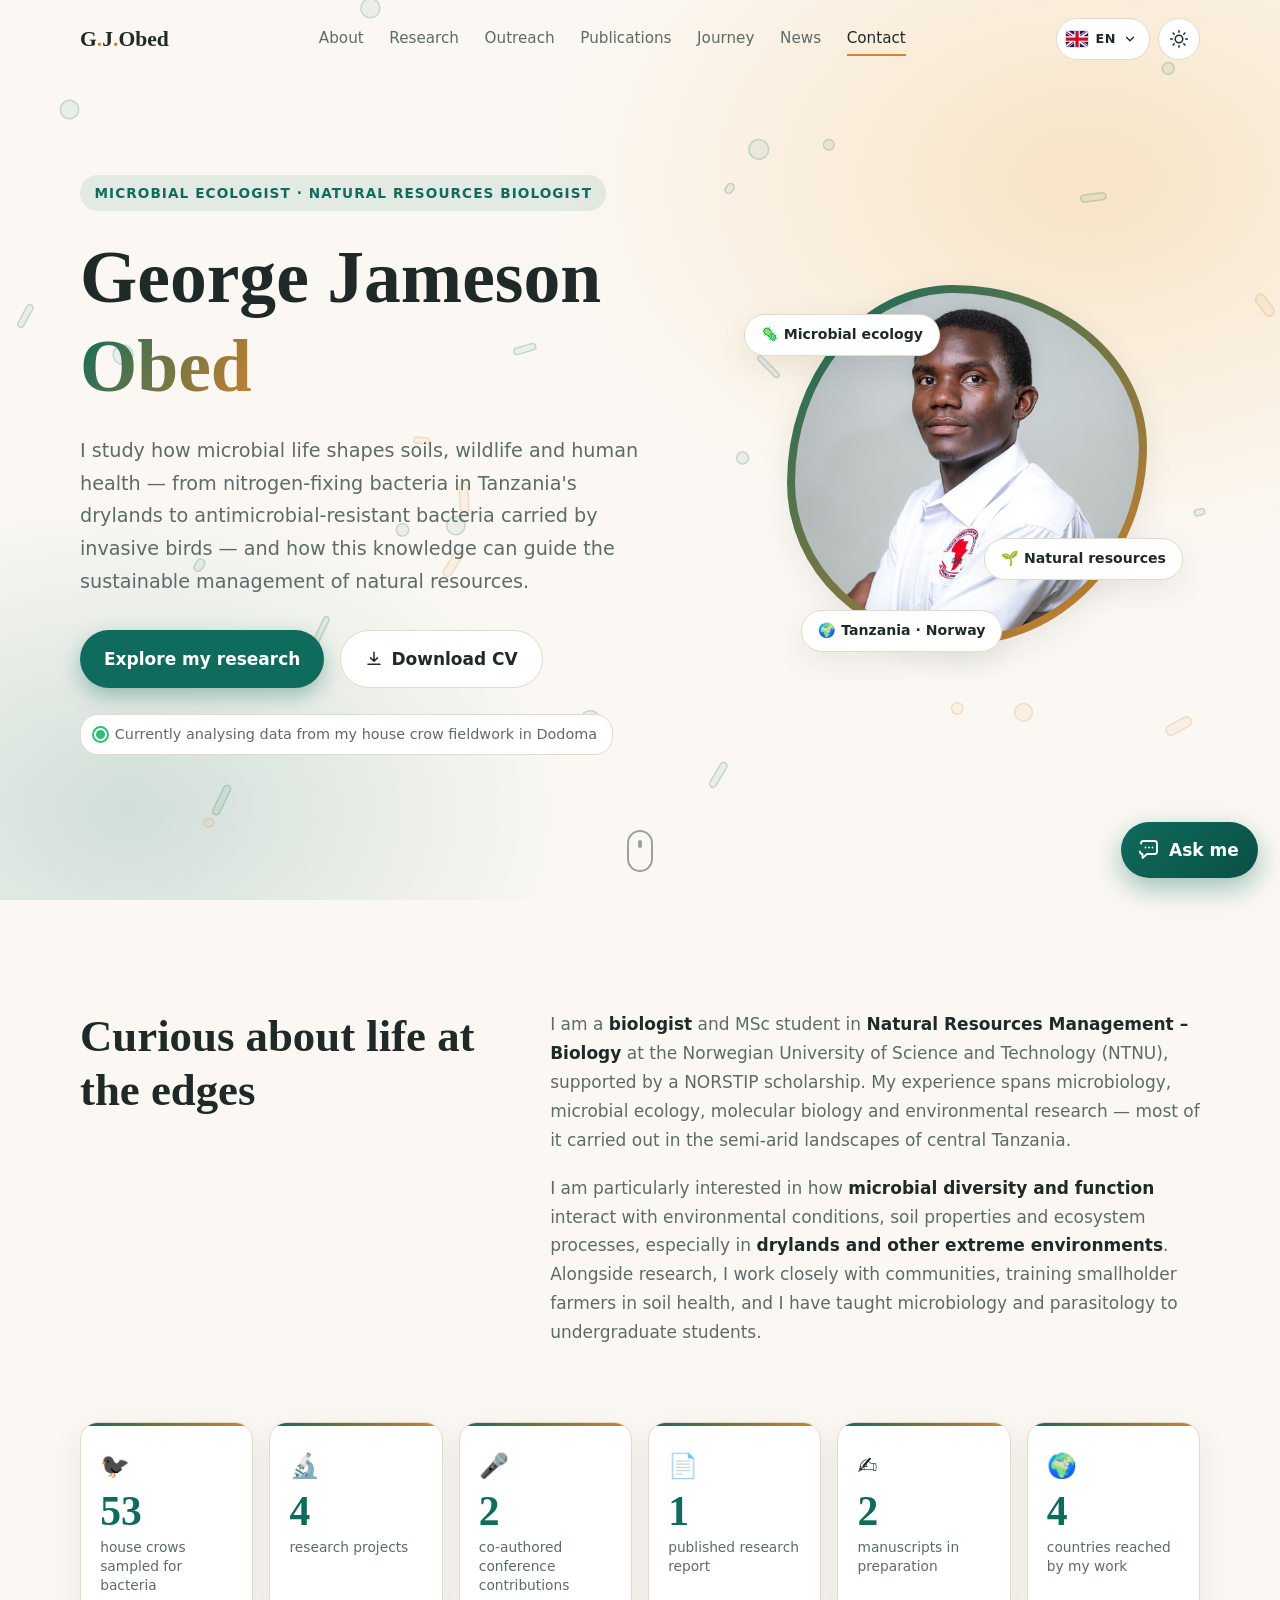
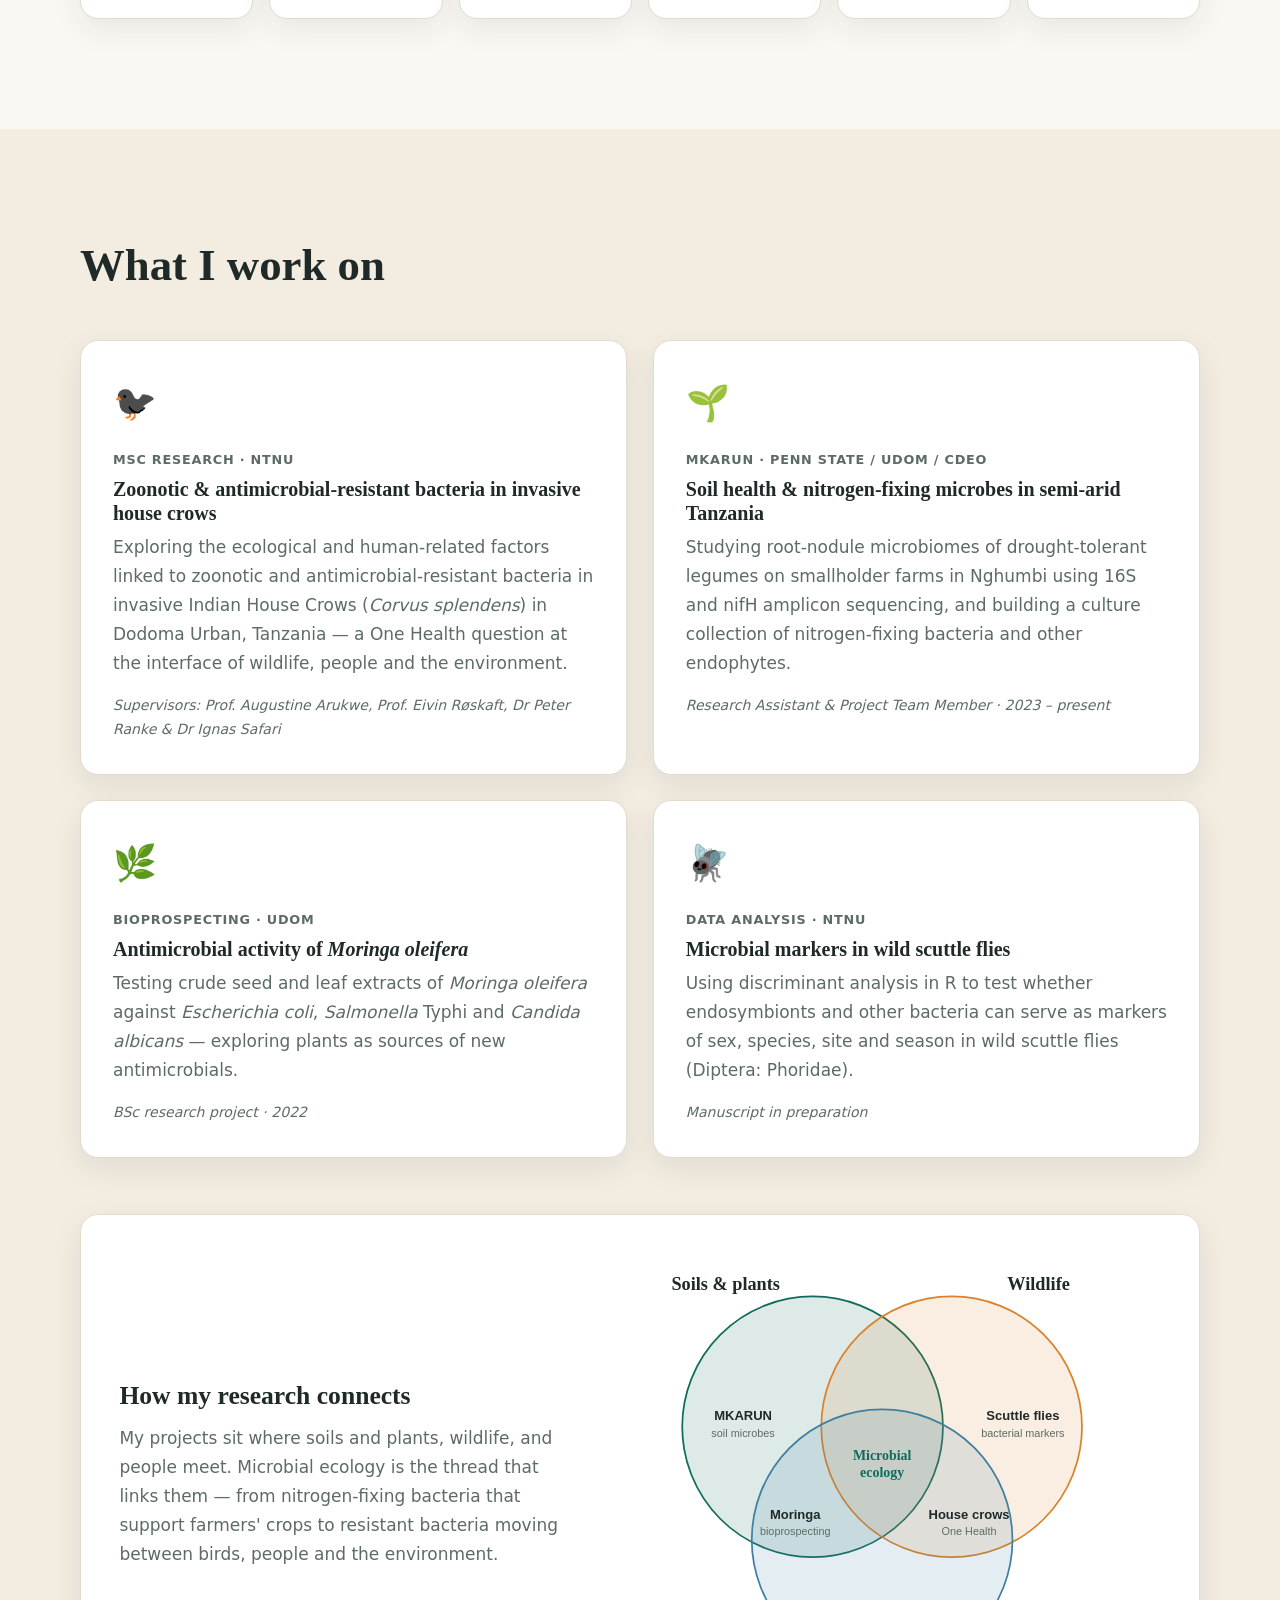
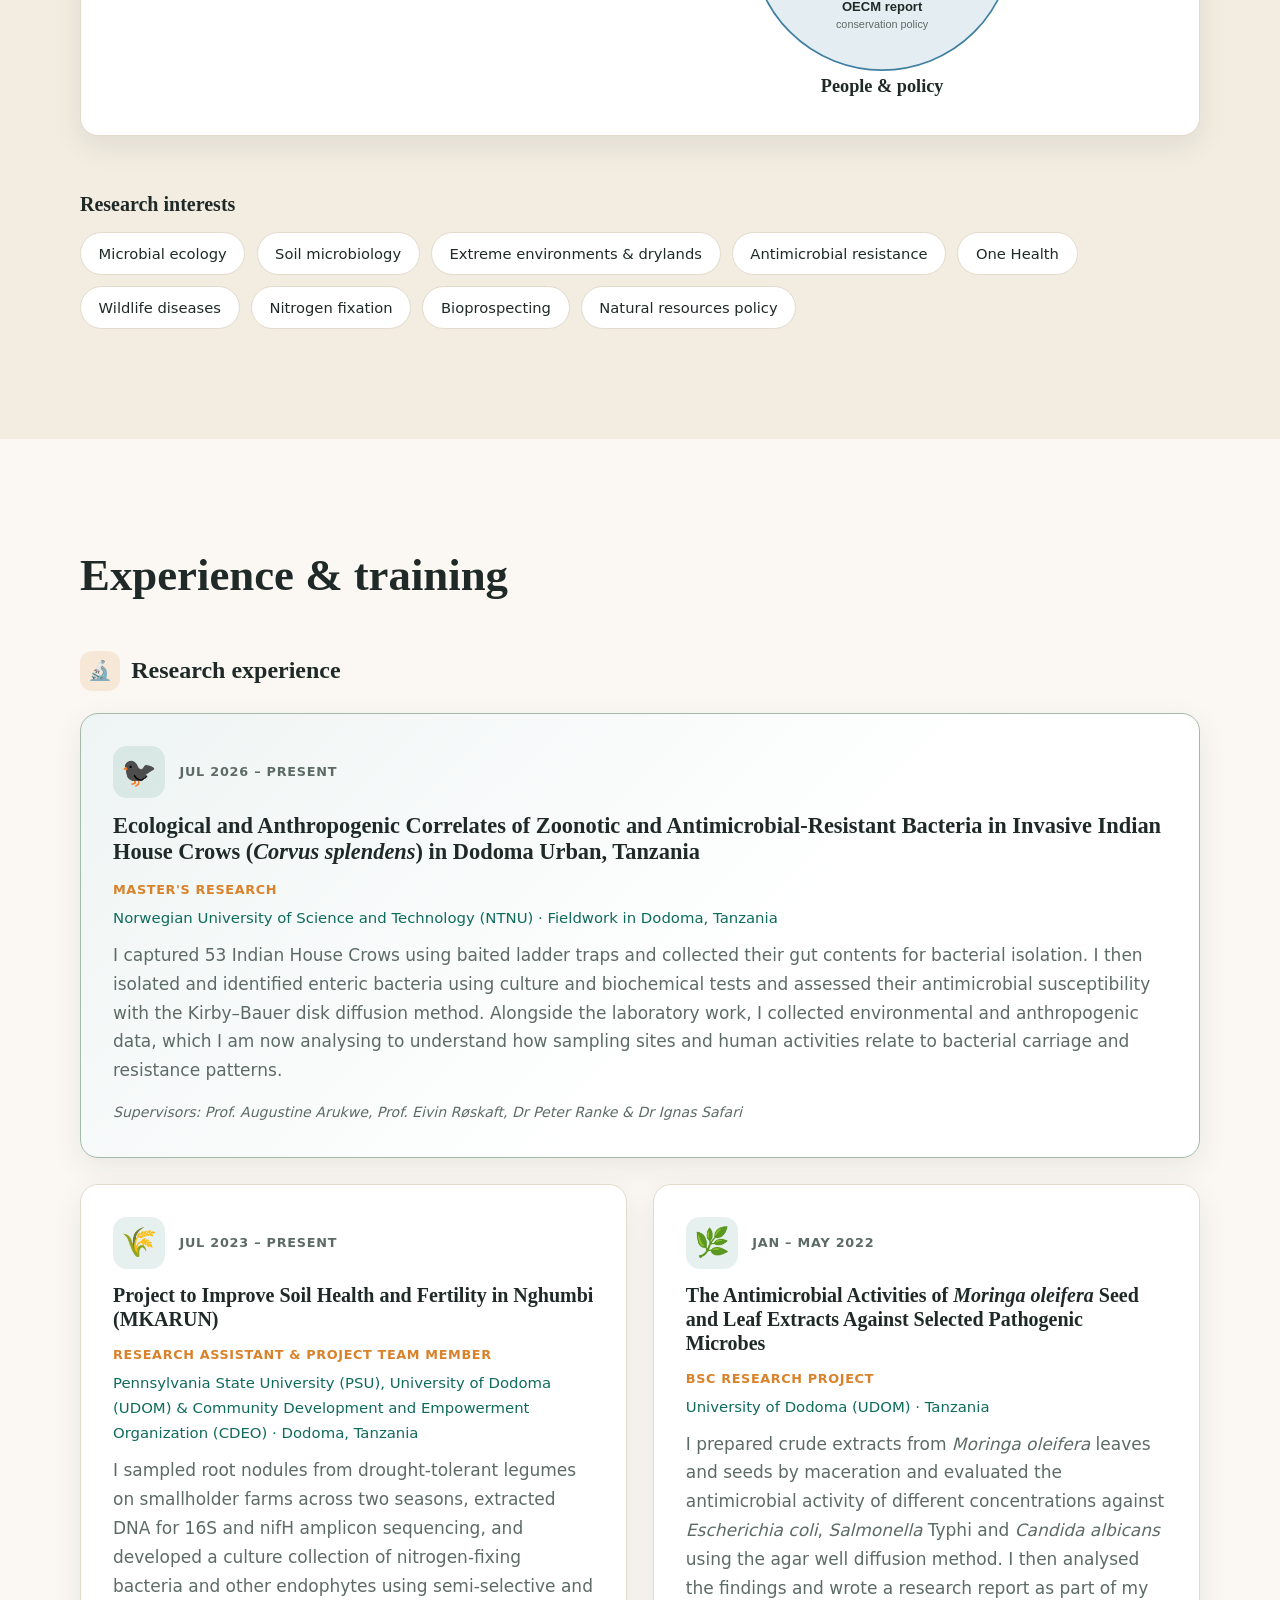
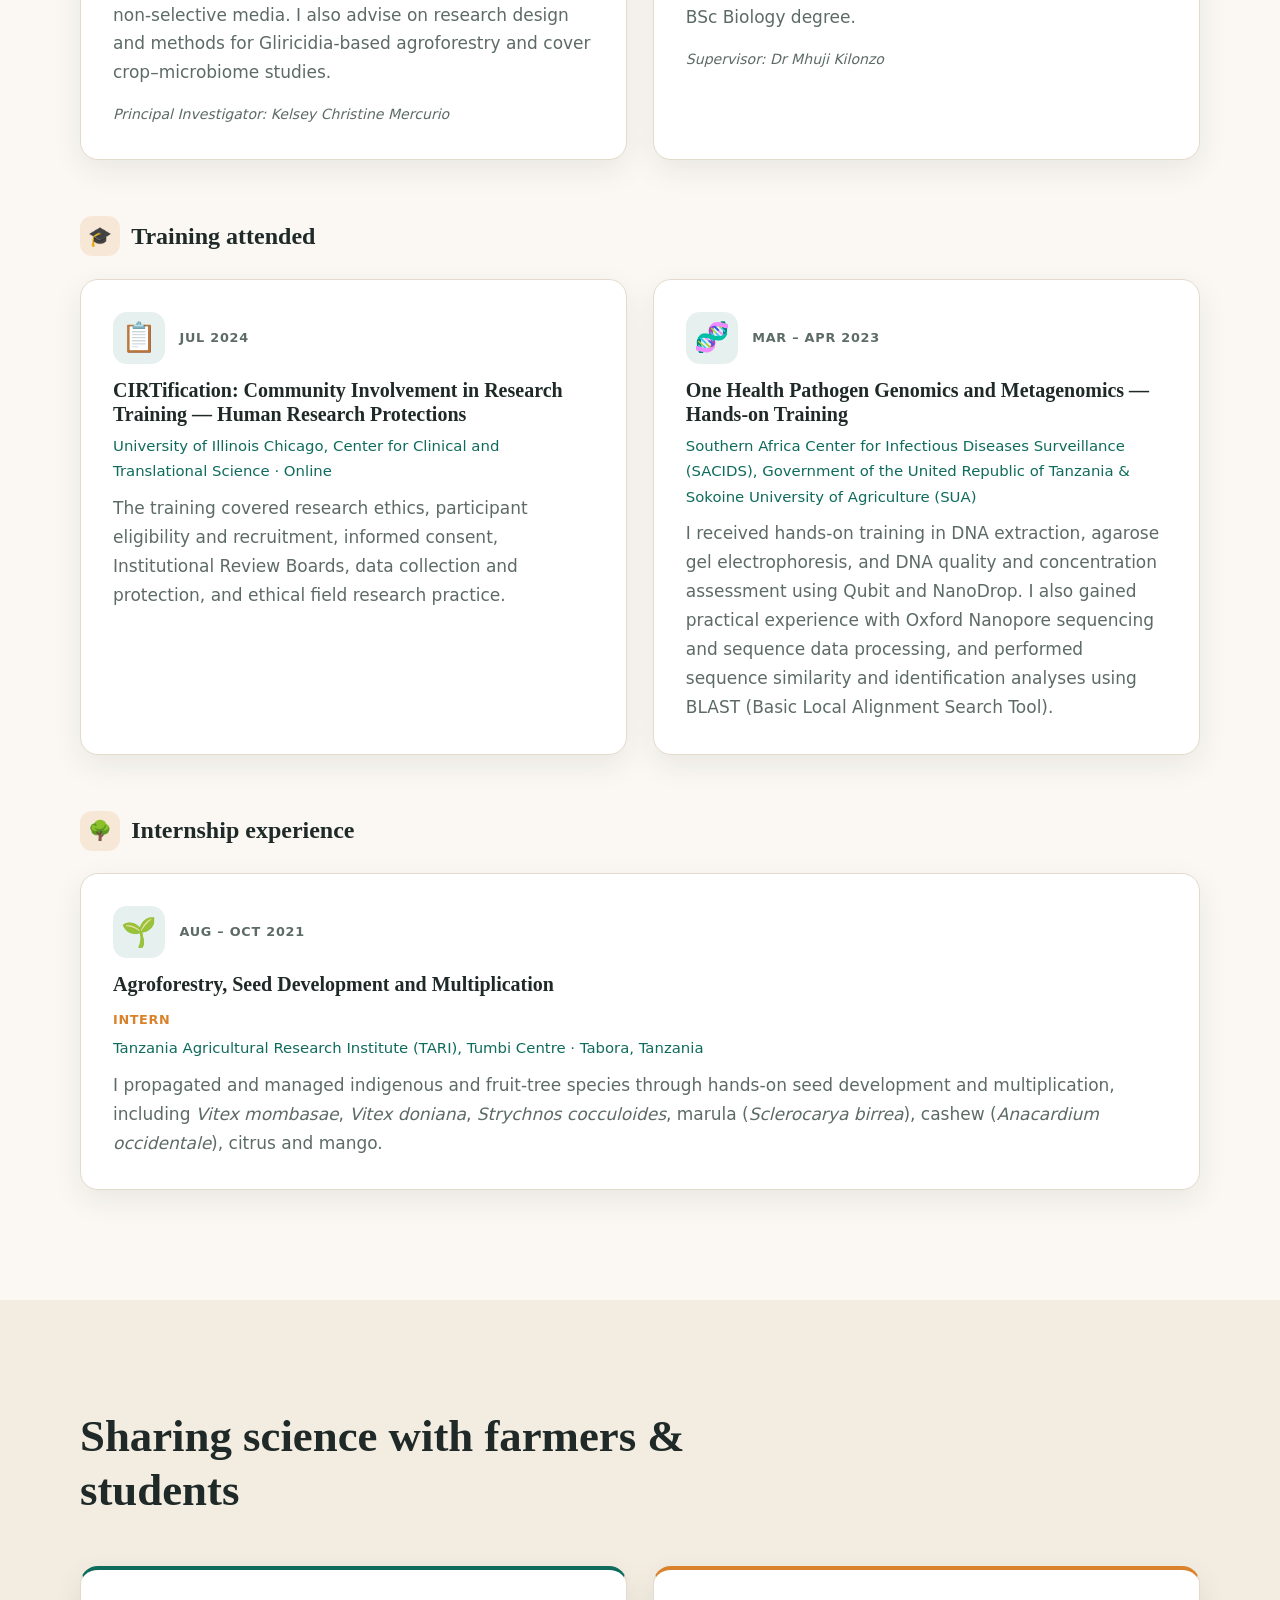
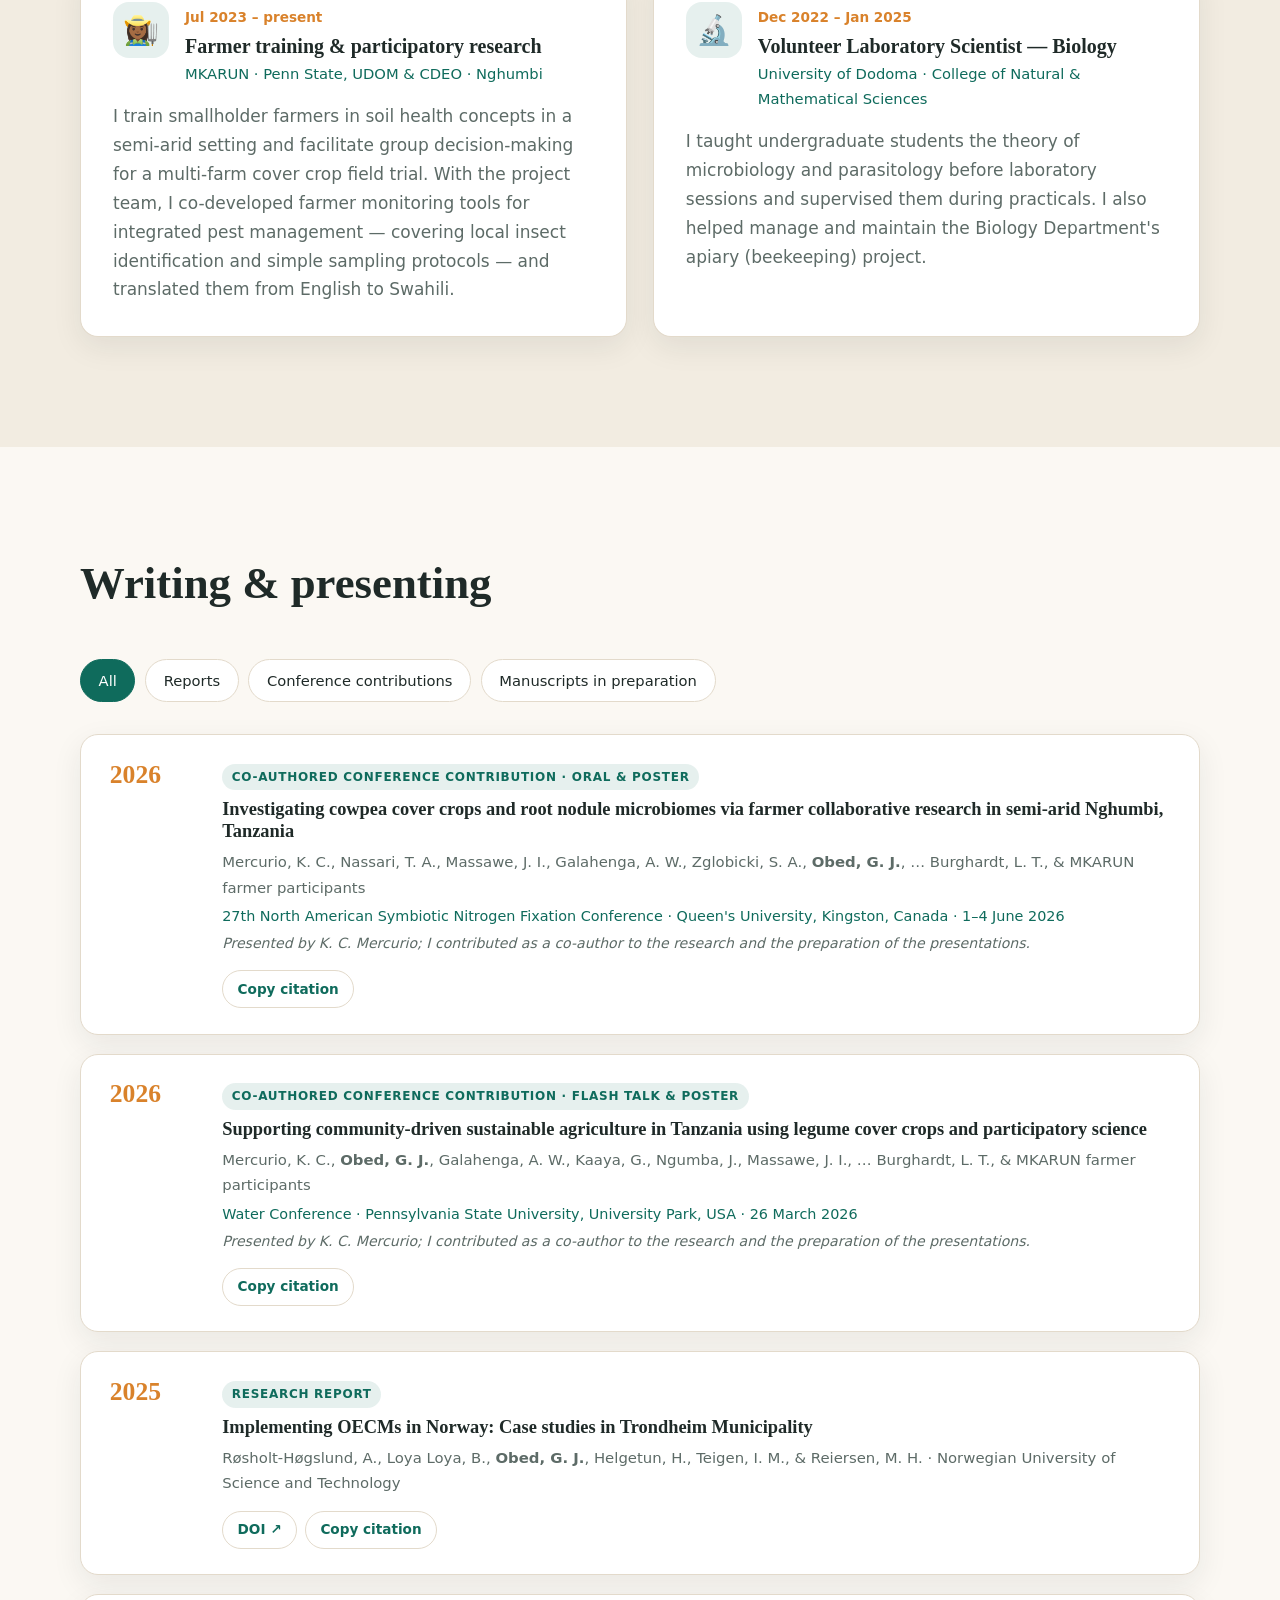
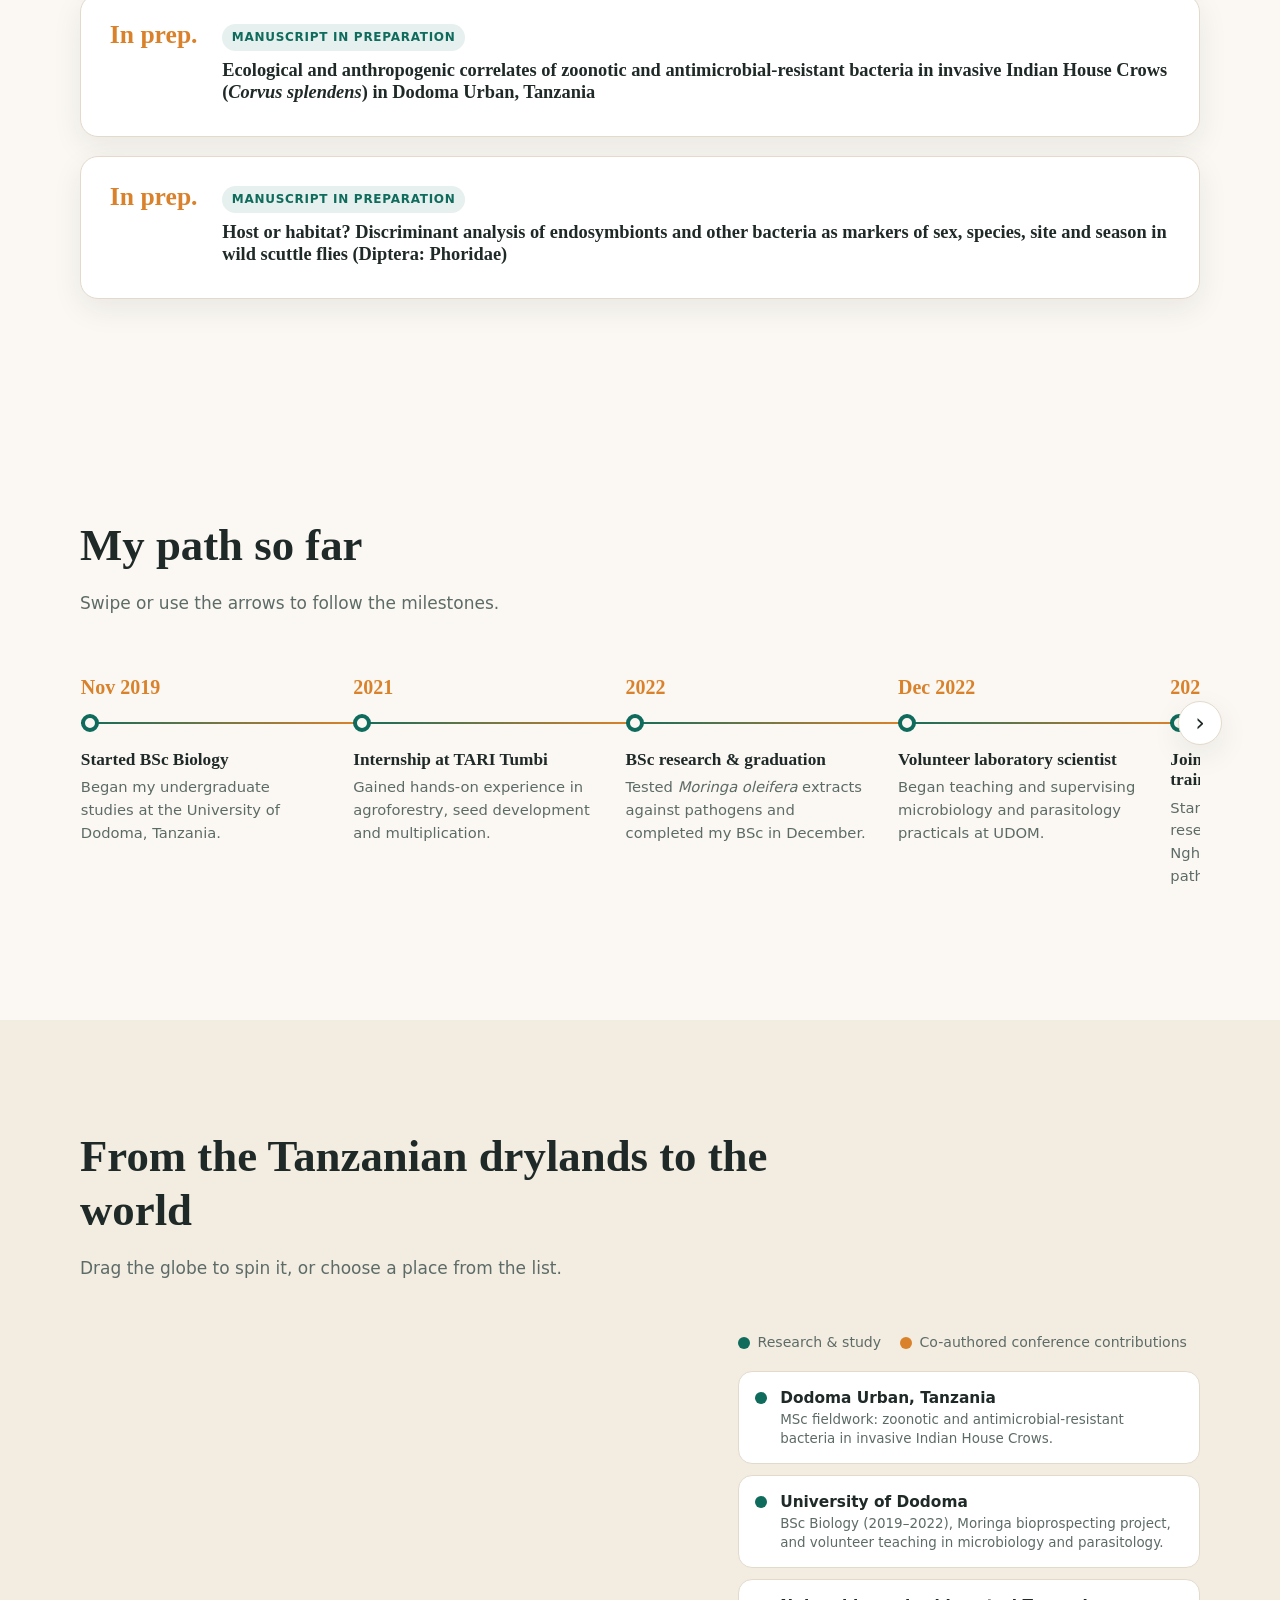
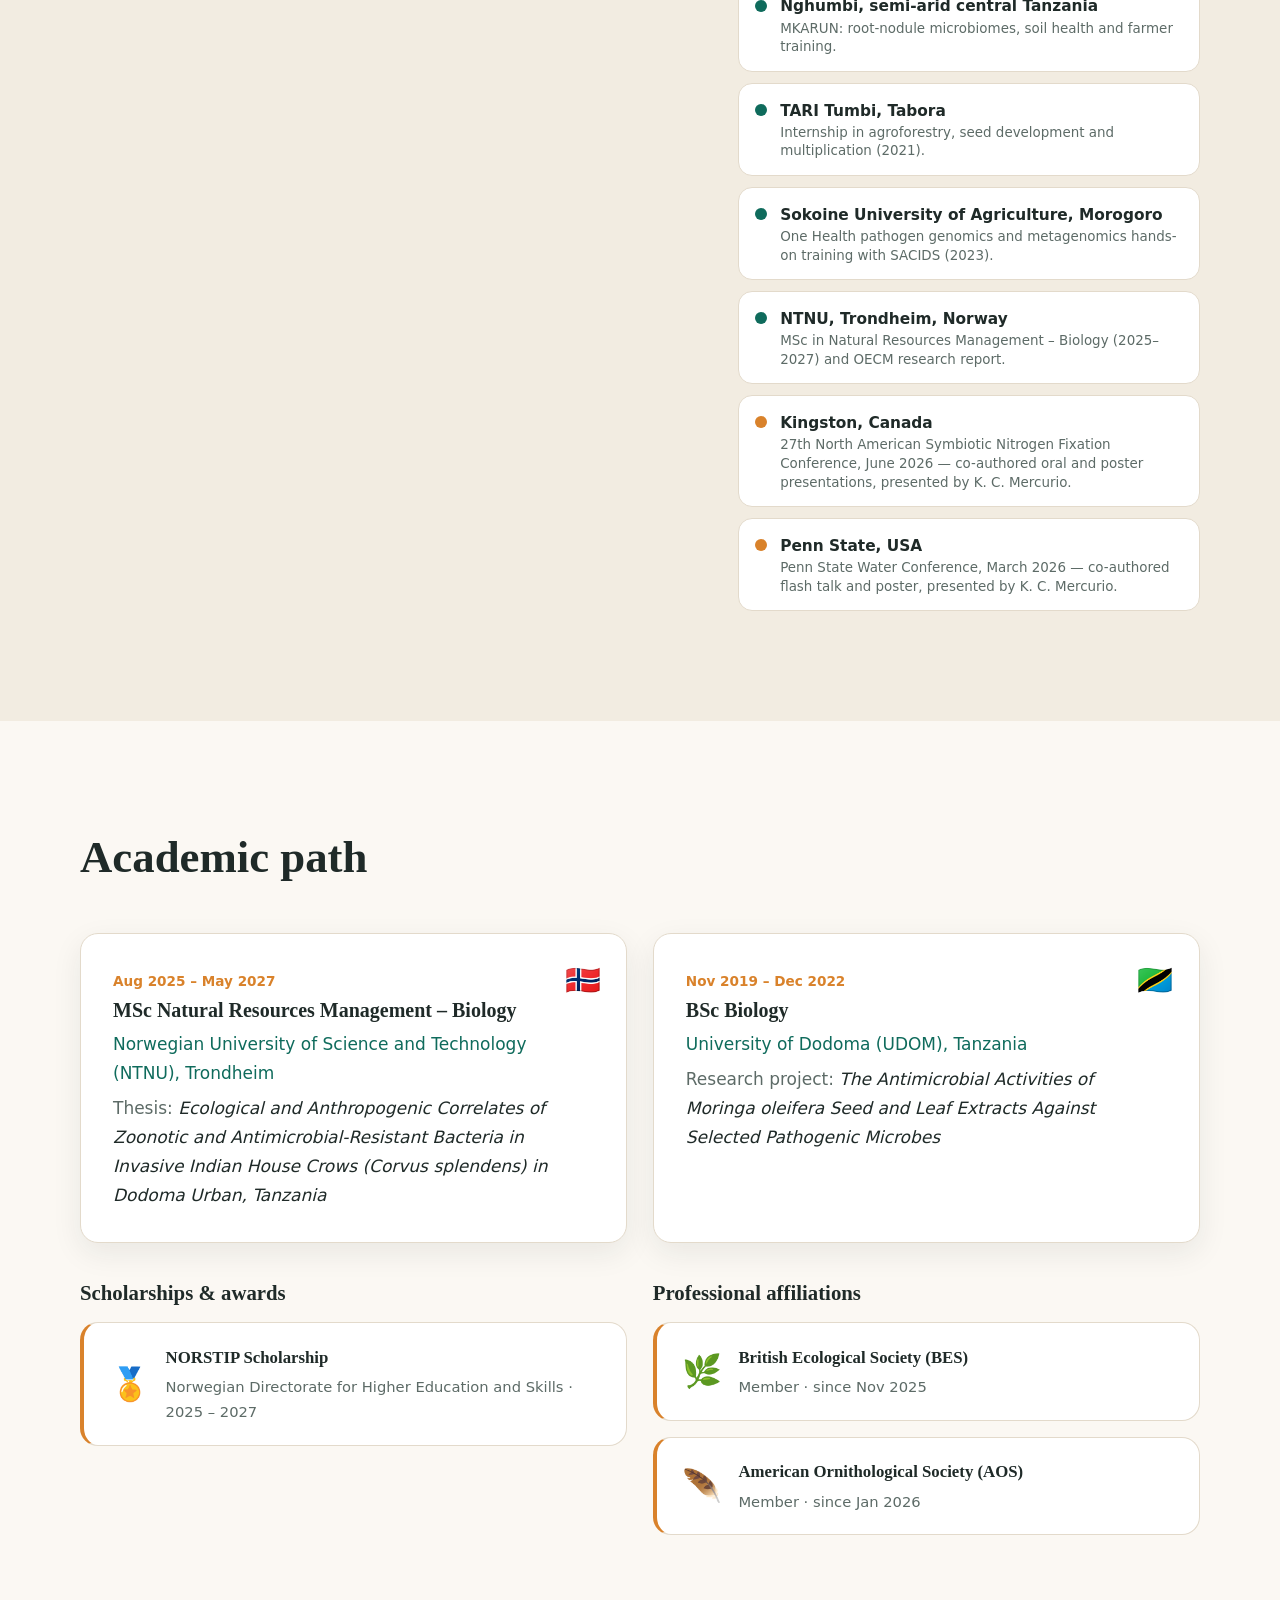
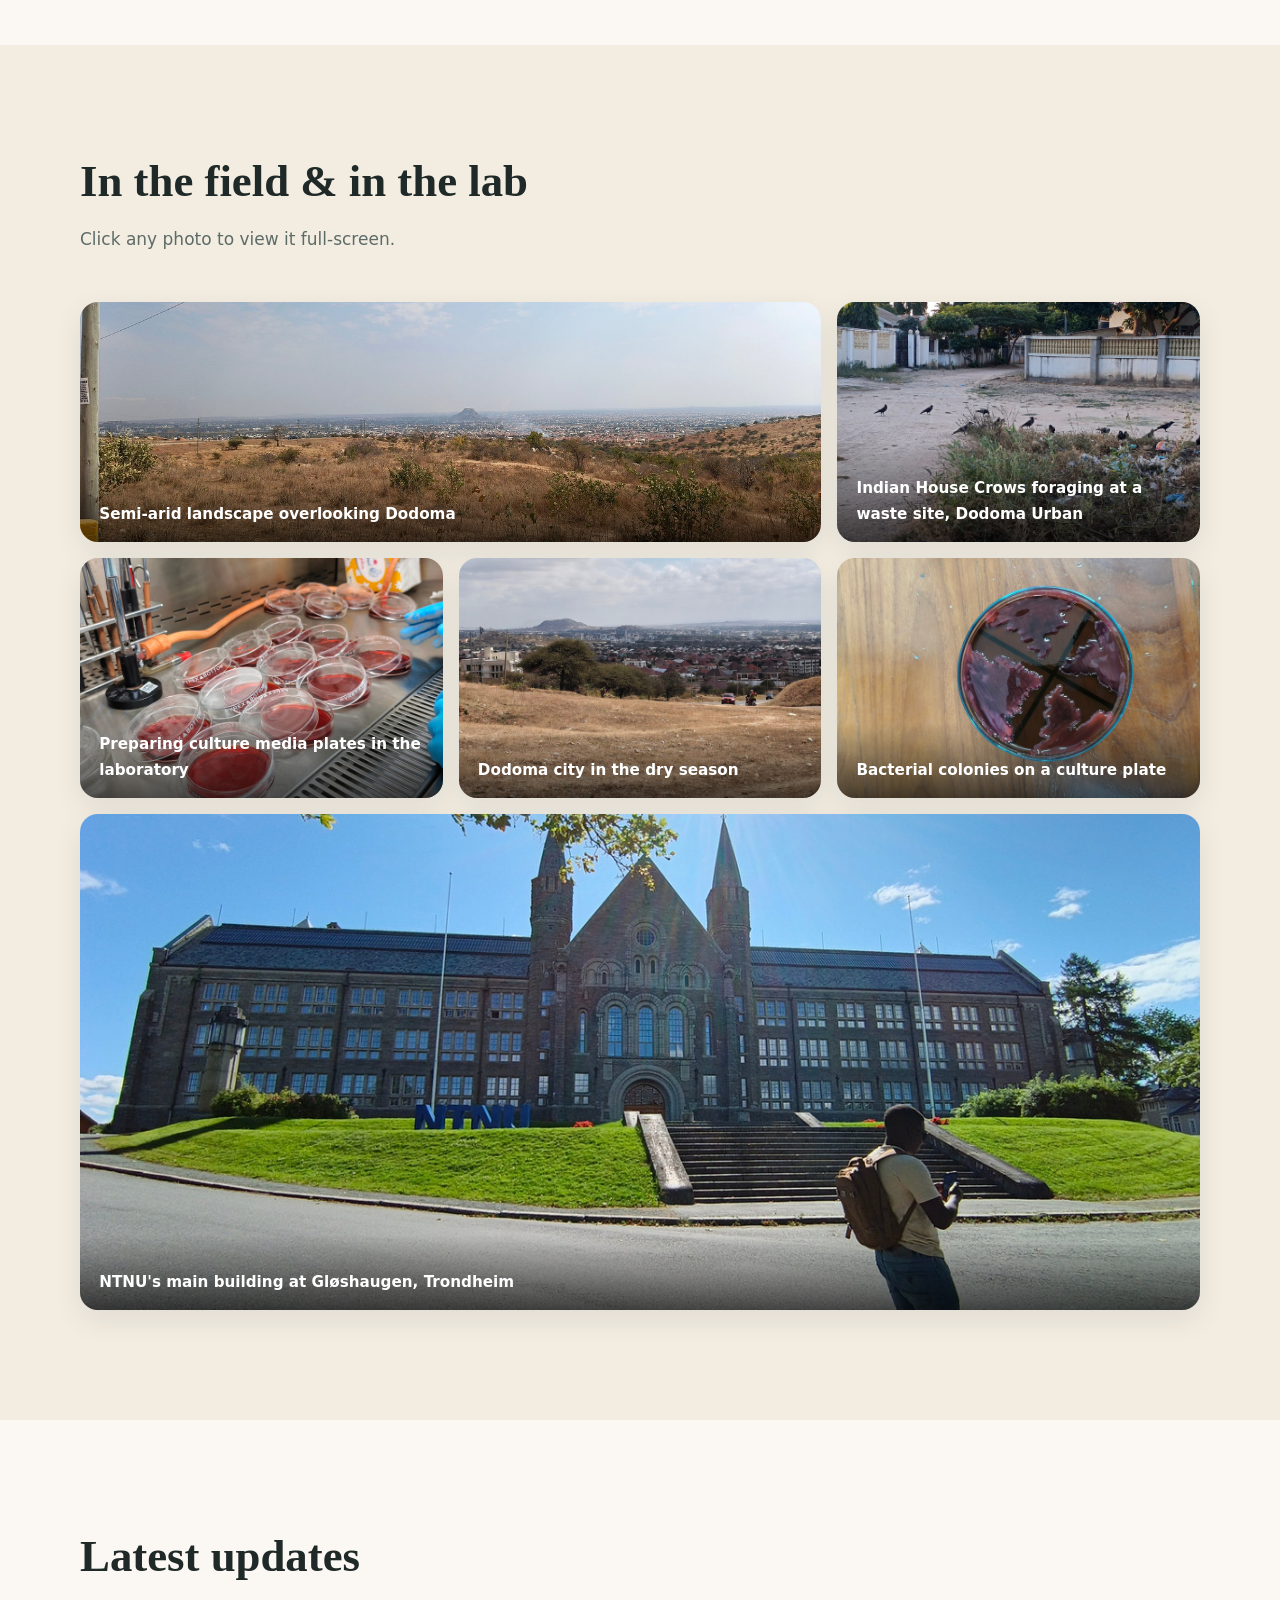
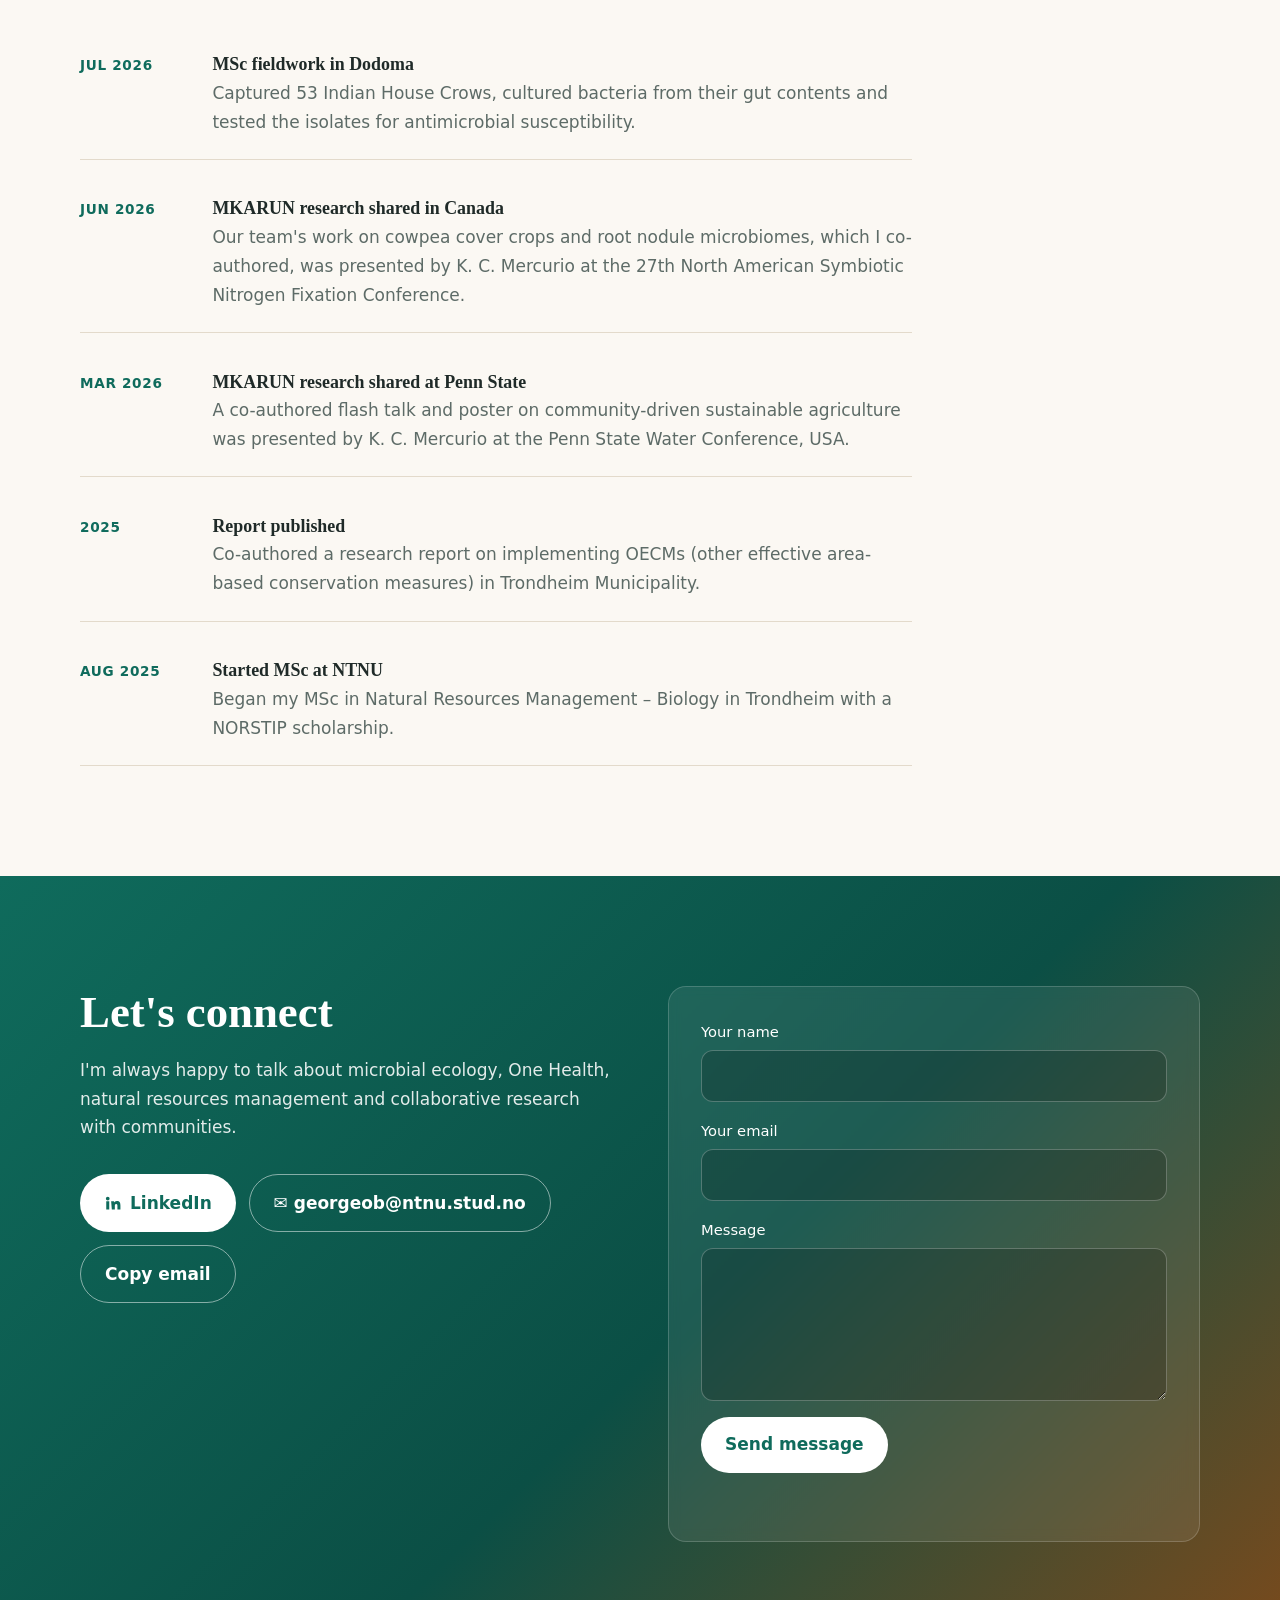
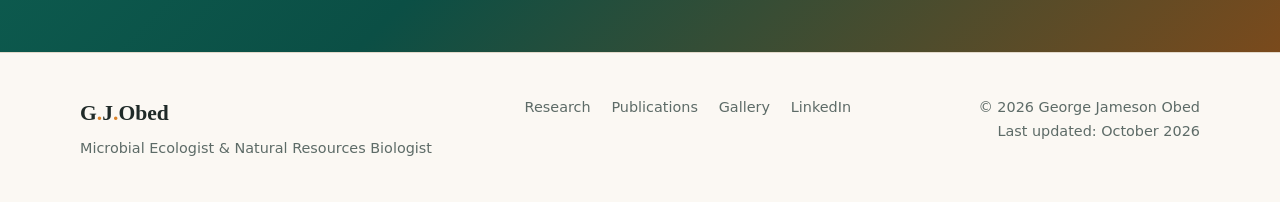
==== index (1).html @ 2da29e2c "Add files via upload" ====
<!DOCTYPE html>
<html lang="en">
<head>
  <meta charset="UTF-8">
  <meta name="viewport" content="width=device-width, initial-scale=1.0">

  <!-- ===== SECURITY =====
       Content-Security-Policy: the browser only runs code and loads files
       from the sources listed here. This blocks most injection attacks. -->
  <meta http-equiv="Content-Security-Policy" content="default-src 'self'; script-src 'self'; style-src 'self' 'unsafe-inline' https://fonts.googleapis.com; font-src https://fonts.gstatic.com; img-src 'self' data:; connect-src 'self' https://formspree.io; form-action https://formspree.io; base-uri 'self'; object-src 'none'">
  <meta name="referrer" content="strict-origin-when-cross-origin">

  <!-- ===== SEARCH ENGINES =====
       Replace george-j-obed with your GitHub username (3 places in this block). -->
  <title>George Jameson Obed | Microbial Ecologist &amp; Natural Resources Biologist</title>
  <meta name="description" content="George Jameson Obed — microbial ecologist and natural resources biologist (MSc, NTNU). Research on soil microbes in drylands, antimicrobial resistance in wildlife, One Health and bioprospecting in Tanzania.">
  <meta name="author" content="George Jameson Obed">
  <link rel="canonical" href="https://georgejobed.github.io/georgejobed.github.io-/">

  <!-- ===== SOCIAL SHARE PREVIEW (LinkedIn, WhatsApp, X, Facebook) ===== -->
  <meta property="og:site_name" content="George Jameson Obed">
  <meta name="application-name" content="George Jameson Obed">
  <meta property="og:type" content="profile">
  <meta property="og:title" content="George Jameson Obed — Microbial Ecologist &amp; Natural Resources Biologist">
  <meta property="og:description" content="Microbial ecology, One Health and natural resources — from dryland soils to invasive house crows in Tanzania.">
  <meta property="og:url" content="https://georgejobed.github.io/georgejobed.github.io-/">
  <meta property="og:image" content="https://georgejobed.github.io/georgejobed.github.io-/assets/img/og-image.png">
  <meta name="twitter:card" content="summary_large_image">

  <script type="application/ld+json">
  {
    "@context": "https://schema.org",
    "@type": "Person",
    "name": "George Jameson Obed",
    "jobTitle": "Microbial Ecologist & Natural Resources Biologist",
    "affiliation": { "@type": "CollegeOrUniversity", "name": "Norwegian University of Science and Technology (NTNU)" },
    "alumniOf": { "@type": "CollegeOrUniversity", "name": "University of Dodoma" },
    "knowsAbout": ["Microbial ecology", "Soil microbiology", "Antimicrobial resistance", "One Health", "Natural resources management", "Bioprospecting"],
    "memberOf": [
      { "@type": "Organization", "name": "British Ecological Society" },
      { "@type": "Organization", "name": "American Ornithological Society" }
    ],
    "sameAs": ["https://www.linkedin.com/in/george-obed-32145a1a6"]
  }
  </script>

  <!-- Tells Google the name of this website (shown above the link in search results) -->
  <script type="application/ld+json">
  {
    "@context": "https://schema.org",
    "@type": "WebSite",
    "name": "George Jameson Obed",
    "alternateName": ["G.J. Obed", "George Obed"],
    "url": "https://georgejobed.github.io/georgejobed.github.io-/"
  }
  </script>

  <link rel="icon" href="assets/img/favicon.svg" type="image/svg+xml">
  <link rel="apple-touch-icon" href="assets/img/icon-192.png">
  <link rel="manifest" href="site.webmanifest">
  <meta name="theme-color" content="#0f6b5c">

  <link rel="preconnect" href="https://fonts.googleapis.com">
  <link rel="preconnect" href="https://fonts.gstatic.com" crossorigin>
  <link href="https://fonts.googleapis.com/css2?family=Fraunces:opsz,wght@9..144,400;9..144,600;9..144,700&family=Inter:wght@400;500;600&family=Noto+Sans+Arabic:wght@400;600;700&family=Noto+Sans+SC:wght@400;500;700&display=swap" rel="stylesheet">
  <link rel="stylesheet" href="style.css">
</head>
<body>

  <a class="skip-link" href="#main" data-i18n="skip">Skip to main content</a>
  <div class="progress" id="progress" aria-hidden="true"></div>

  <!-- ========== NAVIGATION ========== -->
  <header class="nav" id="nav">
    <div class="container nav-inner">
      <a href="#top" class="logo" aria-label="Home">G<span>.</span>J<span>.</span>Obed</a>

      <nav class="nav-links" id="navLinks" aria-label="Main">
        <a href="#about" data-i18n="nav.about">About</a>
        <a href="#research" data-i18n="nav.research">Research</a>
        <a href="#outreach" data-i18n="nav.outreach">Outreach</a>
        <a href="#publications" data-i18n="nav.pubs">Publications</a>
        <a href="#journey" data-i18n="nav.journey">Journey</a>
                <a href="#news" data-i18n="nav.news">News</a>
        <a href="#contact" data-i18n="nav.contact">Contact</a>
      </nav>

      <div class="nav-actions">
        <div class="lang">
          <button class="lang-toggle" id="langBtn" type="button" aria-haspopup="true" aria-expanded="false" aria-controls="langList" aria-label="Language / Lugha / Langue / Língua / اللغة / 语言">
            <img id="langFlag" src="[data-uri]" alt="" width="22" height="16"><span id="langCode">EN</span>
            <svg class="chev" viewBox="0 0 24 24" aria-hidden="true"><path d="m6 9 6 6 6-6"/></svg>
          </button>
          <ul class="lang-list" id="langList" role="menu" hidden></ul>
        </div>
        <button class="icon-btn" id="themeToggle" aria-label="Switch light/dark mode">
          <svg class="sun" viewBox="0 0 24 24" aria-hidden="true"><circle cx="12" cy="12" r="4.5"/><path d="M12 2v2M12 20v2M4.9 4.9l1.4 1.4M17.7 17.7l1.4 1.4M2 12h2M20 12h2M4.9 19.1l1.4-1.4M17.7 6.3l1.4-1.4"/></svg>
          <svg class="moon" viewBox="0 0 24 24" aria-hidden="true"><path d="M20 14.5A8 8 0 1 1 9.5 4a6.5 6.5 0 0 0 10.5 10.5z"/></svg>
        </button>
        <button class="icon-btn menu-btn" id="menuBtn" aria-label="Open menu" aria-expanded="false" aria-controls="navLinks">
          <svg viewBox="0 0 24 24" aria-hidden="true"><path d="M4 7h16M4 12h16M4 17h16"/></svg>
        </button>
      </div>
    </div>
  </header>

  <main id="main">
    <span id="top"></span>

    <!-- ========== HERO ========== -->
    <section class="hero">
      <canvas id="microbes" aria-hidden="true"></canvas>
      <div class="container hero-inner">
        <div class="hero-text reveal">
          <p class="eyebrow" data-i18n="hero.eyebrow">Microbial Ecologist · Natural Resources Biologist</p>
          <h1>George Jameson <span class="grad">Obed</span></h1>
          <p class="lead" data-i18n="hero.lead">
            I study how microbial life shapes soils, wildlife and human health — from
            nitrogen-fixing bacteria in Tanzania's drylands to antimicrobial-resistant
            bacteria carried by invasive birds — and how this knowledge can guide the
            sustainable management of natural resources.
          </p>
          <div class="hero-buttons">
            <a href="#research" class="btn btn-primary" data-i18n="hero.btn1">Explore my research</a>
            <!-- Put your CV in the "assets" folder named cv.pdf -->
            <a href="assets/cv.pdf" class="btn btn-ghost" target="_blank" rel="noopener">
              <svg class="btn-ico" viewBox="0 0 24 24" aria-hidden="true"><path d="M12 3v12m0 0-4.5-4.5M12 15l4.5-4.5M4 19h16"/></svg>
              <span data-i18n="hero.cv">Download CV</span>
            </a>
          </div>
          <p class="status"><span class="pulse-dot" aria-hidden="true"></span><span data-i18n="hero.status">Currently analysing data from my house crow fieldwork in Dodoma</span></p>
        </div>

        <div class="hero-photo reveal">
          <!-- To use your own photo: put photo.jpg in assets/img/, then replace the
               <div class="initials">…</div> line below with:
               <img src="assets/img/photo.jpg" alt="George Jameson Obed"> -->
          <div class="photo-frame">
            <img src="assets/img/photo.jpg" alt="Portrait of George Jameson Obed" width="1000" height="1000">
          </div>
          <div class="badge badge-1">🦠 <span data-i18n="badge1">Microbial ecology</span></div>
          <div class="badge badge-2">🌱 <span data-i18n="badge2">Natural resources</span></div>
          <div class="badge badge-3">🌍 <span data-i18n="badge3">Tanzania · Norway</span></div>
        </div>
      </div>
      <a href="#about" class="scroll-cue" aria-label="Scroll down"><span></span></a>
    </section>

    <!-- ========== ABOUT ========== -->
    <section id="about" class="section">
      <div class="container about-grid">
        <div class="reveal">
          <h2 data-i18n="about.title">Curious about life at the edges</h2>
        </div>
        <div class="about-text reveal">
          <p data-i18n="about.p1">
            I am a <strong>biologist</strong> and MSc student in <strong>Natural Resources Management – Biology</strong>
            at the Norwegian University of Science and Technology (NTNU), supported by a NORSTIP scholarship.
            My experience spans microbiology, microbial ecology, molecular biology and environmental research —
            most of it carried out in the semi-arid landscapes of central Tanzania.
          </p>
          <p data-i18n="about.p2">
            I am particularly interested in how <strong>microbial diversity and function</strong> interact with
            environmental conditions, soil properties and ecosystem processes, especially in
            <strong>drylands and other extreme environments</strong>. Alongside research, I work closely with
            communities, training smallholder farmers in soil health, and I have taught microbiology and parasitology to undergraduate students.
          </p>
          </div>
      </div>
      <div class="container">
        <div class="glance">
          <div class="gl-tile reveal"><span class="gl-ico" aria-hidden="true">🐦‍⬛</span><span class="num" data-count="53">0</span><span class="gl-label" data-i18n="gl1">house crows sampled for bacteria</span></div>
          <div class="gl-tile reveal"><span class="gl-ico" aria-hidden="true">🔬</span><span class="num" data-count="4">0</span><span class="gl-label" data-i18n="gl2">research projects</span></div>
          <div class="gl-tile reveal"><span class="gl-ico" aria-hidden="true">🎤</span><span class="num" data-count="2">0</span><span class="gl-label" data-i18n="gl3">co-authored conference contributions</span></div>
          <div class="gl-tile reveal"><span class="gl-ico" aria-hidden="true">📄</span><span class="num" data-count="1">0</span><span class="gl-label" data-i18n="gl4">published research report</span></div>
          <div class="gl-tile reveal"><span class="gl-ico" aria-hidden="true">✍️</span><span class="num" data-count="2">0</span><span class="gl-label" data-i18n="gl5">manuscripts in preparation</span></div>
          <div class="gl-tile reveal"><span class="gl-ico" aria-hidden="true">🌍</span><span class="num" data-count="4">0</span><span class="gl-label" data-i18n="gl6">countries reached by my work</span></div>
        </div>
      </div>
    </section>

    <!-- ========== RESEARCH ========== -->
    <section id="research" class="section section-tint">
      <div class="container">
        <div class="section-head reveal">
          <h2 data-i18n="res.title">What I work on</h2>
        </div>

        <div class="cards">
          <article class="card reveal">
            <div class="card-icon" aria-hidden="true">🐦‍⬛</div>
            <p class="card-tag" data-i18n="res.c1.tag">MSc research · NTNU</p>
            <h3 data-i18n="res.c1.title">Zoonotic &amp; antimicrobial-resistant bacteria in invasive house crows</h3>
            <p data-i18n="res.c1.text">
              Exploring the ecological and human-related factors linked to zoonotic and antimicrobial-resistant
              bacteria in invasive Indian House Crows (<i>Corvus splendens</i>) in Dodoma Urban, Tanzania —
              a One Health question at the interface of wildlife, people and the environment.
            </p>
            <p class="card-meta"><span data-i18n="res.sup">Supervisors:</span> <bdi>Prof. Augustine Arukwe, Prof. Eivin Røskaft, Dr Peter Ranke &amp; Dr Ignas Safari</bdi></p>
          </article>

          <article class="card reveal">
            <div class="card-icon" aria-hidden="true">🌱</div>
            <p class="card-tag">MKARUN · Penn State / UDOM / CDEO</p>
            <h3 data-i18n="res.c2.title">Soil health &amp; nitrogen-fixing microbes in semi-arid Tanzania</h3>
            <p data-i18n="res.c2.text">
              Studying root-nodule microbiomes of drought-tolerant legumes on smallholder farms in Nghumbi using
              16S and nifH amplicon sequencing, and building a culture collection of nitrogen-fixing bacteria
              and other endophytes.
            </p>
            <p class="card-meta" data-i18n="res.c2.meta">Research Assistant &amp; Project Team Member · 2023 – present</p>
          </article>

          <article class="card reveal">
            <div class="card-icon" aria-hidden="true">🌿</div>
            <p class="card-tag" data-i18n="res.c3.tag">Bioprospecting · UDOM</p>
            <h3 data-i18n="res.c3.title">Antimicrobial activity of <i>Moringa oleifera</i></h3>
            <p data-i18n="res.c3.text">
              Testing crude seed and leaf extracts of <i>Moringa oleifera</i> against <i>Escherichia coli</i>,
              <i>Salmonella</i> Typhi and <i>Candida albicans</i> — exploring plants as sources of new antimicrobials.
            </p>
            <p class="card-meta" data-i18n="res.c3.meta">BSc research project · 2022</p>
          </article>

          <article class="card reveal">
            <div class="card-icon" aria-hidden="true">🪰</div>
            <p class="card-tag" data-i18n="res.c4.tag">Data analysis · NTNU</p>
            <h3 data-i18n="res.c4.title">Microbial markers in wild scuttle flies</h3>
            <p data-i18n="res.c4.text">
              Using discriminant analysis in R to test whether endosymbionts and other bacteria can serve as
              markers of sex, species, site and season in wild scuttle flies (Diptera: Phoridae).
            </p>
            <p class="card-meta" data-i18n="res.c4.meta">Manuscript in preparation</p>
          </article>
        </div>

        <div class="connect reveal">
          <div class="connect-text">
            <h3 data-i18n="cn.title">How my research connects</h3>
            <p data-i18n="cn.p">My projects sit where soils and plants, wildlife, and people meet. Microbial ecology is the thread that links them — from nitrogen-fixing bacteria that support farmers' crops to resistant bacteria moving between birds, people and the environment.</p>
          </div>
          <svg class="venn" viewBox="0 0 640 510" role="img" aria-label="Diagram showing how George's projects connect soils and plants, wildlife, and people">
            <circle class="v v1" cx="240" cy="200" r="150"/>
            <circle class="v v2" cx="400" cy="200" r="150"/>
            <circle class="v v3" cx="320" cy="330" r="150"/>
            <text class="v-head" x="140" y="42" data-i18n="cn.a">Soils &amp; plants</text>
            <text class="v-head" x="500" y="42" data-i18n="cn.b">Wildlife</text>
            <text class="v-head" x="320" y="505" data-i18n="cn.c">People &amp; policy</text>
            <text class="v-core" x="320" y="238" data-i18n="cn.core1">Microbial</text>
            <text class="v-core" x="320" y="258" data-i18n="cn.core2">ecology</text>
            <text class="v-tag" x="160" y="192">MKARUN</text>
            <text class="v-sub" x="160" y="212" data-i18n="cn.t1">soil microbes</text>
            <text class="v-tag" x="482" y="192" data-i18n="cn.t2">Scuttle flies</text>
            <text class="v-sub" x="482" y="212" data-i18n="cn.t2s">bacterial markers</text>
            <text class="v-tag" x="220" y="306" data-i18n="cn.t3">Moringa</text>
            <text class="v-sub" x="220" y="324" data-i18n="cn.t3s">bioprospecting</text>
            <text class="v-tag" x="420" y="306" data-i18n="cn.t4">House crows</text>
            <text class="v-sub" x="420" y="324" data-i18n="cn.t4s">One Health</text>
            <text class="v-tag" x="320" y="412" data-i18n="cn.t5">OECM report</text>
            <text class="v-sub" x="320" y="432" data-i18n="cn.t5s">conservation policy</text>
          </svg>
        </div>

        <div class="interests reveal">
          <h3 data-i18n="res.interests">Research interests</h3>
          <ul class="chips">
            <li data-i18n="chip1">Microbial ecology</li>
            <li data-i18n="chip2">Soil microbiology</li>
            <li data-i18n="chip3">Extreme environments &amp; drylands</li>
            <li data-i18n="chip4">Antimicrobial resistance</li>
            <li>One Health</li>
            <li data-i18n="chip5">Wildlife diseases</li>
            <li data-i18n="chip6">Nitrogen fixation</li>
            <li data-i18n="chip7">Bioprospecting</li>
            <li data-i18n="chip8">Natural resources policy</li>
          </ul>
        </div>
      </div>
    </section>

    <!-- ========== EXPERIENCE ========== -->
    <section id="experience" class="section">
      <div class="container">
        <div class="section-head reveal">
          <h2 data-i18n="exp.title">Experience &amp; training</h2>
        </div>

        <h3 class="sub-section reveal"><span class="sub-ico" aria-hidden="true">🔬</span><span data-i18n="exp.sub1">Research experience</span></h3>
        <div class="cards">
          <article class="card card-span card-feature reveal">
            <div class="card-top">
              <div class="card-icon" aria-hidden="true">🐦‍⬛</div>
              <p class="card-tag" data-i18n="exp.d1">Jul 2026 – present</p>
            </div>
            <h3>Ecological and Anthropogenic Correlates of Zoonotic and Antimicrobial-Resistant Bacteria in Invasive Indian House Crows (<i>Corvus splendens</i>) in Dodoma Urban, Tanzania</h3>
            <p class="card-role" data-i18n="exp.r1">Master's research</p>
            <p class="card-org" data-i18n="exp.o1">Norwegian University of Science and Technology (NTNU) · Fieldwork in Dodoma, Tanzania</p>
            <p data-i18n="exp.p1">I captured 53 Indian House Crows using baited ladder traps and collected their gut contents for bacterial isolation. I then isolated and identified enteric bacteria using culture and biochemical tests and assessed their antimicrobial susceptibility with the Kirby–Bauer disk diffusion method. Alongside the laboratory work, I collected environmental and anthropogenic data, which I am now analysing to understand how sampling sites and human activities relate to bacterial carriage and resistance patterns.</p>
            <p class="card-meta"><span data-i18n="res.sup">Supervisors:</span> <bdi>Prof. Augustine Arukwe, Prof. Eivin Røskaft, Dr Peter Ranke &amp; Dr Ignas Safari</bdi></p>
          </article>

          <article class="card reveal">
            <div class="card-top">
              <div class="card-icon" aria-hidden="true">🌾</div>
              <p class="card-tag" data-i18n="exp.d2">Jul 2023 – present</p>
            </div>
            <h3 data-i18n="exp.h2">Project to Improve Soil Health and Fertility in Nghumbi (MKARUN)</h3>
            <p class="card-role" data-i18n="exp.r2">Research Assistant &amp; Project Team Member</p>
            <p class="card-org">Pennsylvania State University (PSU), University of Dodoma (UDOM) &amp; Community Development and Empowerment Organization (CDEO) · Dodoma, Tanzania</p>
            <p data-i18n="exp.p2">I sampled root nodules from drought-tolerant legumes on smallholder farms across two seasons, extracted DNA for 16S and nifH amplicon sequencing, and developed a culture collection of nitrogen-fixing bacteria and other endophytes using semi-selective and non-selective media. I also advise on research design and methods for Gliricidia-based agroforestry and cover crop–microbiome studies.</p>
            <p class="card-meta"><span data-i18n="exp.pi">Principal Investigator:</span> <bdi>Kelsey Christine Mercurio</bdi></p>
          </article>

          <article class="card reveal">
            <div class="card-top">
              <div class="card-icon" aria-hidden="true">🌿</div>
              <p class="card-tag">Jan – May 2022</p>
            </div>
            <h3>The Antimicrobial Activities of <i>Moringa oleifera</i> Seed and Leaf Extracts Against Selected Pathogenic Microbes</h3>
            <p class="card-role" data-i18n="exp.r3">BSc research project</p>
            <p class="card-org">University of Dodoma (UDOM) · Tanzania</p>
            <p data-i18n="exp.p3">I prepared crude extracts from <i>Moringa oleifera</i> leaves and seeds by maceration and evaluated the antimicrobial activity of different concentrations against <i>Escherichia coli</i>, <i>Salmonella</i> Typhi and <i>Candida albicans</i> using the agar well diffusion method. I then analysed the findings and wrote a research report as part of my BSc Biology degree.</p>
            <p class="card-meta"><span data-i18n="exp.sup3">Supervisor:</span> <bdi>Dr Mhuji Kilonzo</bdi></p>
          </article>
        </div>

        <h3 class="sub-section reveal"><span class="sub-ico" aria-hidden="true">🎓</span><span data-i18n="train.head">Training attended</span></h3>
        <div class="cards">
          <article class="card reveal">
            <div class="card-top">
              <div class="card-icon" aria-hidden="true">📋</div>
              <p class="card-tag">Jul 2024</p>
            </div>
            <h3 data-i18n="exp.t5">CIRTification: Community Involvement in Research Training — Human Research Protections</h3>
            <p class="card-org">University of Illinois Chicago, Center for Clinical and Translational Science · Online</p>
            <p data-i18n="exp.p5">The training covered research ethics, participant eligibility and recruitment, informed consent, Institutional Review Boards, data collection and protection, and ethical field research practice.</p>
          </article>

          <article class="card reveal">
            <div class="card-top">
              <div class="card-icon" aria-hidden="true">🧬</div>
              <p class="card-tag">Mar – Apr 2023</p>
            </div>
            <h3 data-i18n="exp.t6">One Health Pathogen Genomics and Metagenomics — Hands-on Training</h3>
            <p class="card-org">Southern Africa Center for Infectious Diseases Surveillance (SACIDS), Government of the United Republic of Tanzania &amp; Sokoine University of Agriculture (SUA)</p>
            <p data-i18n="exp.p6">I received hands-on training in DNA extraction, agarose gel electrophoresis, and DNA quality and concentration assessment using Qubit and NanoDrop. I also gained practical experience with Oxford Nanopore sequencing and sequence data processing, and performed sequence similarity and identification analyses using BLAST (Basic Local Alignment Search Tool).</p>
          </article>
        </div>

        <h3 class="sub-section reveal"><span class="sub-ico" aria-hidden="true">🌳</span><span data-i18n="int.head">Internship experience</span></h3>
        <div class="cards">
          <article class="card card-span reveal">
            <div class="card-top">
              <div class="card-icon" aria-hidden="true">🌱</div>
              <p class="card-tag">Aug – Oct 2021</p>
            </div>
            <h3 data-i18n="exp.t4">Agroforestry, Seed Development and Multiplication</h3>
            <p class="card-role" data-i18n="exp.r4">Intern</p>
            <p class="card-org">Tanzania Agricultural Research Institute (TARI), Tumbi Centre · Tabora, Tanzania</p>
            <p data-i18n="exp.p4">I propagated and managed indigenous and fruit-tree species through hands-on seed development and multiplication, including <i>Vitex mombasae</i>, <i>Vitex doniana</i>, <i>Strychnos cocculoides</i>, marula (<i>Sclerocarya birrea</i>), cashew (<i>Anacardium occidentale</i>), citrus and mango.</p>
          </article>
        </div>
      </div>
    </section>

    <!-- ========== TEACHING, EXTENSION & OUTREACH ========== -->
    <section id="outreach" class="section section-tint">
      <div class="container">
        <div class="section-head reveal">
          <h2 data-i18n="out.title">Sharing science with farmers &amp; students</h2>
        </div>

        <div class="outreach-grid">
          <article class="outreach reveal">
            <div class="o-head">
              <span class="o-ico" aria-hidden="true">👩🏾‍🌾</span>
              <div>
                <span class="t-date" data-i18n="out.d1">Jul 2023 – present</span>
                <h3 data-i18n="out.t1">Farmer training &amp; participatory research</h3>
                <p class="t-place">MKARUN · Penn State, UDOM &amp; CDEO · Nghumbi</p>
              </div>
            </div>
            <p class="o-text" data-i18n="out.p1">I train smallholder farmers in soil health concepts in a semi-arid setting and facilitate group decision-making for a multi-farm cover crop field trial. With the project team, I co-developed farmer monitoring tools for integrated pest management — covering local insect identification and simple sampling protocols — and translated them from English to Swahili.</p>
          </article>

          <article class="outreach reveal">
            <div class="o-head">
              <span class="o-ico" aria-hidden="true">🔬</span>
              <div>
                <span class="t-date">Dec 2022 – Jan 2025</span>
                <h3 data-i18n="out.t2">Volunteer Laboratory Scientist — Biology</h3>
                <p class="t-place">University of Dodoma · College of Natural &amp; Mathematical Sciences</p>
              </div>
            </div>
            <p class="o-text" data-i18n="out.p2">I taught undergraduate students the theory of microbiology and parasitology before laboratory sessions and supervised them during practicals. I also helped manage and maintain the Biology Department's apiary (beekeeping) project.</p>
          </article>
        </div>
      </div>
    </section>

    <!-- ========== PUBLICATIONS, REPORTS & PRESENTATIONS ========== -->
    <section id="publications" class="section">
      <div class="container">
        <div class="section-head reveal">
          <h2 data-i18n="pub.title">Writing &amp; presenting</h2>
        </div>

        <div class="pub-filters reveal" aria-label="Filter outputs">
          <button class="filter active" data-filter="all" data-i18n="pub.f.all">All</button>
          <button class="filter" data-filter="report" data-i18n="pub.f.report">Reports</button>
          <button class="filter" data-filter="talk" data-i18n="pub.f.talk">Conference contributions</button>
          <button class="filter" data-filter="prep" data-i18n="pub.f.prep">Manuscripts in preparation</button>
        </div>

        <ol class="pubs">
          <li class="pub reveal" data-type="talk">
            <span class="pub-year">2026</span>
            <div class="pub-body">
              <span class="pub-status" data-i18n="pub.s.talk">Co-authored conference contribution · oral &amp; poster</span>
              <h3>Investigating cowpea cover crops and root nodule microbiomes via farmer collaborative research in semi-arid Nghumbi, Tanzania</h3>
              <p class="pub-meta">Mercurio, K. C., Nassari, T. A., Massawe, J. I., Galahenga, A. W., Zglobicki, S. A., <strong>Obed, G. J.</strong>, … Burghardt, L. T., &amp; MKARUN farmer participants</p>
              <p class="pub-venue">27th North American Symbiotic Nitrogen Fixation Conference · Queen's University, Kingston, Canada · 1–4 June 2026</p>
              <p class="pub-presenter" data-i18n="pub.by1">Presented by K. C. Mercurio; I contributed as a co-author to the research and the preparation of the presentations.</p>
              <div class="pub-actions">
                <button class="pub-btn cite-btn" data-cite="Mercurio, K.C., T.A. Nassari, J.I. Massawe, A.W. Galahenga, S.A. Zglobicki, G. J. Obed, M. Msandai, J. Ngumba, J. Missanga, L. Malekela, M. Paulo, M. Kusenha, B. Chimaisi, D. Lemnje, E. Makau, A. Paulo, G. Kaaya, F. Komanya, K.M. Clouse, E. Burkhart, L.T. Burghardt, and the farmer participants of the Mradi wa Kuboresha Afya na Rutuba ya Udongo Nghumbi (MKARUN). Investigating cowpea cover crops and root nodule microbiomes via farmer collaborative research in semi-arid Nghumbi, Tanzania. The 27th North American Symbiotic Nitrogen Fixation Conference, Queen's University, Kingston, Canada, June 1-4, 2026. Oral and poster presentations."><span data-i18n="pub.cite">Copy citation</span></button>
              </div>
            </div>
          </li>

          <li class="pub reveal" data-type="talk">
            <span class="pub-year">2026</span>
            <div class="pub-body">
              <span class="pub-status" data-i18n="pub.s.flash">Co-authored conference contribution · flash talk &amp; poster</span>
              <h3>Supporting community-driven sustainable agriculture in Tanzania using legume cover crops and participatory science</h3>
              <p class="pub-meta">Mercurio, K. C., <strong>Obed, G. J.</strong>, Galahenga, A. W., Kaaya, G., Ngumba, J., Massawe, J. I., … Burghardt, L. T., &amp; MKARUN farmer participants</p>
              <p class="pub-venue">Water Conference · Pennsylvania State University, University Park, USA · 26 March 2026</p>
              <p class="pub-presenter" data-i18n="pub.by2">Presented by K. C. Mercurio; I contributed as a co-author to the research and the preparation of the presentations.</p>
              <div class="pub-actions">
                <button class="pub-btn cite-btn" data-cite="Mercurio, K.C., G.J. Obed, A.W. Galahenga, G. Kaaya, J. Ngumba, J. I. Massawe, J.S. Missanga, S.A. Zglobicki, T.A. Nassari, M. Msandai, S. Guha, M.-A. Gil-Polo, L.T. Burghardt, and the Farmer Participants of the Mradi wa Kuboresha Afya na Rutuba ya Udongo Nghumbi (MKARUN). Supporting Community-Driven Sustainable Agriculture in Tanzania Using Legume Cover Crops and Participatory Science. Water Conference, Pennsylvania State University, University Park, PA, USA, March 26, 2026. Oral flash talk and poster presentation."><span data-i18n="pub.cite">Copy citation</span></button>
              </div>
            </div>
          </li>

          <li class="pub reveal" data-type="report">
            <span class="pub-year">2025</span>
            <div class="pub-body">
              <span class="pub-status" data-i18n="pub.s.report">Research report</span>
              <h3>Implementing OECMs in Norway: Case studies in Trondheim Municipality</h3>
              <p class="pub-meta">Røsholt-Høgslund, A., Loya Loya, B., <strong>Obed, G. J.</strong>, Helgetun, H., Teigen, I. M., &amp; Reiersen, M. H. · Norwegian University of Science and Technology</p>
              <div class="pub-actions">
                <a class="pub-btn" href="https://doi.org/10.21400/wy6k-5y88" target="_blank" rel="noopener">DOI ↗</a>
                <button class="pub-btn cite-btn" data-cite="Røsholt-Høgslund, A., Loya Loya, B., Obed, G. J., Helgetun, H., Teigen, I. M., & Reiersen, M. H. (2025). Implementing OECMs in Norway: Case studies in Trondheim Municipality [Research report]. Norwegian University of Science and Technology. https://doi.org/10.21400/wy6k-5y88"><span data-i18n="pub.cite">Copy citation</span></button>
              </div>
            </div>
          </li>

          <li class="pub reveal" data-type="prep">
            <span class="pub-year" data-i18n="pub.inprep">In prep.</span>
            <div class="pub-body">
              <span class="pub-status" data-i18n="pub.s.prep">Manuscript in preparation</span>
              <h3>Ecological and anthropogenic correlates of zoonotic and antimicrobial-resistant bacteria in invasive Indian House Crows (<i>Corvus splendens</i>) in Dodoma Urban, Tanzania</h3>
            </div>
          </li>

          <li class="pub reveal" data-type="prep">
            <span class="pub-year" data-i18n="pub.inprep2">In prep.</span>
            <div class="pub-body">
              <span class="pub-status" data-i18n="pub.s.prep2">Manuscript in preparation</span>
              <h3>Host or habitat? Discriminant analysis of endosymbionts and other bacteria as markers of sex, species, site and season in wild scuttle flies (Diptera: Phoridae)</h3>
            </div>
          </li>

          <!-- ===== TEMPLATE: copy this block for each new output =====
          <li class="pub reveal" data-type="report">   ← "report", "talk" or "prep"
            <span class="pub-year">2027</span>
            <div class="pub-body">
              <span class="pub-status">Journal article</span>
              <h3>Title</h3>
              <p class="pub-meta">Authors with <strong>Obed, G. J.</strong> in bold</p>
              <div class="pub-actions">
                <a class="pub-btn" href="https://doi.org/..." target="_blank" rel="noopener">DOI ↗</a>
                <button class="pub-btn cite-btn" data-cite="Full reference"><span data-i18n="pub.cite">Copy citation</span></button>
              </div>
            </div>
          </li>
          ============================================================ -->
        </ol>
      </div>
    </section>

    <!-- ========== JOURNEY ========== -->
    <section id="journey" class="section">
      <div class="container">
        <div class="section-head reveal">
          <h2 data-i18n="jr.title">My path so far</h2>
          <p class="section-intro" data-i18n="jr.intro">Swipe or use the arrows to follow the milestones.</p>
        </div>
        <div class="journey-wrap reveal">
          <button class="j-nav j-prev" id="jPrev" aria-label="Previous milestones">‹</button>
          <div class="journey" id="journeyTrack" tabindex="0" aria-label="Timeline of milestones">
            <article class="j-item">
              <span class="j-year">Nov 2019</span>
              <span class="j-dot" aria-hidden="true"></span>
              <h3 data-i18n="j1">Started BSc Biology</h3>
              <p data-i18n="j1p">Began my undergraduate studies at the University of Dodoma, Tanzania.</p>
            </article>
            <article class="j-item">
              <span class="j-year">2021</span>
              <span class="j-dot" aria-hidden="true"></span>
              <h3 data-i18n="j2">Internship at TARI Tumbi</h3>
              <p data-i18n="j2p">Gained hands-on experience in agroforestry, seed development and multiplication.</p>
            </article>
            <article class="j-item">
              <span class="j-year">2022</span>
              <span class="j-dot" aria-hidden="true"></span>
              <h3 data-i18n="j3">BSc research & graduation</h3>
              <p data-i18n="j3p">Tested <i>Moringa oleifera</i> extracts against pathogens and completed my BSc in December.</p>
            </article>
            <article class="j-item">
              <span class="j-year">Dec 2022</span>
              <span class="j-dot" aria-hidden="true"></span>
              <h3 data-i18n="j4">Volunteer laboratory scientist</h3>
              <p data-i18n="j4p">Began teaching and supervising microbiology and parasitology practicals at UDOM.</p>
            </article>
            <article class="j-item">
              <span class="j-year">2023</span>
              <span class="j-dot" aria-hidden="true"></span>
              <h3 data-i18n="j5">Joined MKARUN · SACIDS training</h3>
              <p data-i18n="j5p">Started soil microbiome research with farmers in Nghumbi and trained in pathogen genomics.</p>
            </article>
            <article class="j-item">
              <span class="j-year">2024</span>
              <span class="j-dot" aria-hidden="true"></span>
              <h3 data-i18n="j6">Research ethics training</h3>
              <p data-i18n="j6p">Completed CIRTification in human research protections.</p>
            </article>
            <article class="j-item">
              <span class="j-year">2025</span>
              <span class="j-dot" aria-hidden="true"></span>
              <h3 data-i18n="j7">MSc at NTNU · first report</h3>
              <p data-i18n="j7p">Moved to Trondheim with a NORSTIP scholarship and co-authored a report on OECMs.</p>
            </article>
            <article class="j-item">
              <span class="j-year">2026</span>
              <span class="j-dot" aria-hidden="true"></span>
              <h3 data-i18n="j8">Conferences & fieldwork</h3>
              <p data-i18n="j8p">Co-authored two conference contributions and carried out MSc fieldwork in Dodoma.</p>
            </article>
            <article class="j-item j-future">
              <span class="j-year">May 2027</span>
              <span class="j-dot" aria-hidden="true"></span>
              <h3 data-i18n="j9">MSc completion (expected)</h3>
              <p data-i18n="j9p">Completing my thesis on zoonotic and antimicrobial-resistant bacteria in house crows.</p>
            </article>
          </div>
          <button class="j-nav j-next" id="jNext" aria-label="Next milestones">›</button>
        </div>
      </div>
    </section>

    <!-- ========== GLOBE ========== -->
    <section id="globe-section" class="section section-tint">
      <div class="container">
        <div class="section-head reveal">
          <h2 data-i18n="map.title">From the Tanzanian drylands to the world</h2>
          <p class="section-intro" data-i18n="map.intro">Drag the globe to spin it, or choose a place from the list.</p>
        </div>
        <div class="globe-layout reveal">
          <div class="globe-wrap">
            <canvas id="globe" role="img" aria-label="Rotating globe showing George Obed's research and presentation sites"></canvas>
            <div class="globe-card" id="globeCard" hidden></div>
          </div>
          <div>
            <div class="globe-key">
              <span><i class="k k-field"></i><span data-i18n="map.k1">Research &amp; study</span></span>
              <span><i class="k k-talk"></i><span data-i18n="map.k2">Co-authored conference contributions</span></span>
            </div>
            <ul class="map-legend" id="mapLegend"></ul>
          </div>
        </div>
      </div>
    </section>

    <!-- ========== EDUCATION, AWARDS & AFFILIATIONS ========== -->
    <section id="education" class="section">
      <div class="container">
        <div class="section-head reveal">
          <h2 data-i18n="edu.title">Academic path</h2>
        </div>

        <div class="edu-grid">
          <div class="edu reveal">
            <span class="edu-flag" aria-hidden="true">🇳🇴</span>
            <span class="t-date">Aug 2025 – May 2027</span>
            <h3>MSc Natural Resources Management – Biology</h3>
            <p class="t-place">Norwegian University of Science and Technology (NTNU), Trondheim</p>
            <p><span data-i18n="edu.thesis">Thesis:</span> <em>Ecological and Anthropogenic Correlates of Zoonotic and Antimicrobial-Resistant Bacteria in Invasive Indian House Crows (Corvus splendens) in Dodoma Urban, Tanzania</em></p>
          </div>
          <div class="edu reveal">
            <span class="edu-flag" aria-hidden="true">🇹🇿</span>
            <span class="t-date">Nov 2019 – Dec 2022</span>
            <h3>BSc Biology</h3>
            <p class="t-place">University of Dodoma (UDOM), Tanzania</p>
            <p><span data-i18n="edu.project">Research project:</span> <em>The Antimicrobial Activities of Moringa oleifera Seed and Leaf Extracts Against Selected Pathogenic Microbes</em></p>
          </div>
        </div>

        <div class="two-col">
          <div class="reveal">
            <h3 class="sub-head" data-i18n="aw.head">Scholarships &amp; awards</h3>
            <div class="award">
              <span class="award-ico" aria-hidden="true">🏅</span>
              <div>
                <h4 data-i18n="aw1.t">NORSTIP Scholarship</h4>
                <p data-i18n="aw1.p">Norwegian Directorate for Higher Education and Skills · 2025 – 2027</p>
              </div>
            </div>
          </div>
          <div class="reveal">
            <h3 class="sub-head" data-i18n="af.head">Professional affiliations</h3>
            <div class="award">
              <span class="award-ico" aria-hidden="true">🌿</span>
              <div>
                <h4>British Ecological Society (BES)</h4>
                <p data-i18n="af1.p">Member · since Nov 2025</p>
              </div>
            </div>
            <div class="award">
              <span class="award-ico" aria-hidden="true">🪶</span>
              <div>
                <h4>American Ornithological Society (AOS)</h4>
                <p data-i18n="af2.p">Member · since Jan 2026</p>
              </div>
            </div>
            <!-- Add more affiliations by copying an <div class="award">…</div> block -->
          </div>
        </div>
      </div>
    </section>

    <!-- ========== GALLERY ========== -->
    <section id="gallery" class="section section-tint">
      <div class="container">
        <div class="section-head reveal">
          <h2 data-i18n="gal.title">In the field &amp; in the lab</h2>
          <p class="section-intro" data-i18n="gal.intro">Click any photo to view it full-screen.</p>
        </div>

        <!-- Replace the images in assets/gallery/ with your own photos (same file names). -->
        <div class="gallery">
          <figure class="g-item g-wide reveal"><button type="button"><img src="assets/gallery/01-drylands-1200.jpg" srcset="assets/gallery/01-drylands-1200.jpg 1200w, assets/gallery/01-drylands.jpg 2576w" sizes="(max-width: 820px) 100vw, 66vw" data-full="assets/gallery/01-drylands.jpg" alt="Semi-arid landscape overlooking Dodoma, Tanzania" loading="lazy"></button><figcaption data-i18n="gal.c1">Semi-arid landscape overlooking Dodoma</figcaption></figure>
          <figure class="g-item reveal"><button type="button"><img src="assets/gallery/02-crows-1200.jpg" srcset="assets/gallery/02-crows-1200.jpg 1200w, assets/gallery/02-crows.jpg 2576w" sizes="(max-width: 820px) 100vw, 66vw" data-full="assets/gallery/02-crows.jpg" alt="Indian House Crows foraging at a waste site in Dodoma Urban" loading="lazy"></button><figcaption data-i18n="gal.c2">Indian House Crows foraging at a waste site, Dodoma Urban</figcaption></figure>
          <figure class="g-item reveal"><button type="button"><img src="assets/gallery/03-plates-1200.jpg" srcset="assets/gallery/03-plates-1200.jpg 1200w, assets/gallery/03-plates.jpg 2576w" sizes="(max-width: 820px) 100vw, 66vw" data-full="assets/gallery/03-plates.jpg" alt="Preparing culture media plates in a biosafety cabinet" loading="lazy"></button><figcaption data-i18n="gal.c3">Preparing culture media plates in the laboratory</figcaption></figure>
          <figure class="g-item reveal"><button type="button"><img src="assets/gallery/04-dodoma-1200.jpg" srcset="assets/gallery/04-dodoma-1200.jpg 1200w, assets/gallery/04-dodoma.jpg 2576w" sizes="(max-width: 820px) 100vw, 66vw" data-full="assets/gallery/04-dodoma.jpg" alt="Dodoma city during the dry season" loading="lazy"></button><figcaption data-i18n="gal.c4">Dodoma city in the dry season</figcaption></figure>
          <figure class="g-item reveal"><button type="button"><img src="assets/gallery/05-colonies-1200.jpg" srcset="assets/gallery/05-colonies-1200.jpg 1200w, assets/gallery/05-colonies.jpg 2576w" sizes="(max-width: 820px) 100vw, 66vw" data-full="assets/gallery/05-colonies.jpg" alt="Bacterial colonies growing on a culture plate" loading="lazy"></button><figcaption data-i18n="gal.c5">Bacterial colonies on a culture plate</figcaption></figure>
          <figure class="g-item g-full reveal"><button type="button"><img src="assets/gallery/06-ntnu-1200.jpg" srcset="assets/gallery/06-ntnu-1200.jpg 1200w, assets/gallery/06-ntnu.jpg 2576w" sizes="(max-width: 820px) 100vw, 66vw" data-full="assets/gallery/06-ntnu.jpg" alt="NTNU main building at Gløshaugen, Trondheim, Norway" loading="lazy"></button><figcaption data-i18n="gal.c6">NTNU's main building at Gløshaugen, Trondheim</figcaption></figure>
        </div>
      </div>
    </section>

    <!-- ========== NEWS ========== -->
    <section id="news" class="section">
      <div class="container">
        <div class="section-head reveal">
          <h2 data-i18n="news.title">Latest updates</h2>
        </div>

        <!-- Add newest items at the TOP. Copy one <article class="news-item">…</article> block. -->
        <div class="news-list">
          <article class="news-item reveal">
            <time datetime="2026-07">Jul 2026</time>
            <div><h3 data-i18n="n1.t">MSc fieldwork in Dodoma</h3><p data-i18n="n1.p">Captured 53 Indian House Crows, cultured bacteria from their gut contents and tested the isolates for antimicrobial susceptibility.</p></div>
          </article>
          <article class="news-item reveal">
            <time datetime="2026-06">Jun 2026</time>
            <div><h3 data-i18n="n2.t">MKARUN research shared in Canada</h3><p data-i18n="n2.p">Our team's work on cowpea cover crops and root nodule microbiomes, which I co-authored, was presented by K. C. Mercurio at the 27th North American Symbiotic Nitrogen Fixation Conference.</p></div>
          </article>
          <article class="news-item reveal">
            <time datetime="2026-03">Mar 2026</time>
            <div><h3 data-i18n="n3.t">MKARUN research shared at Penn State</h3><p data-i18n="n3.p">A co-authored flash talk and poster on community-driven sustainable agriculture was presented by K. C. Mercurio at the Penn State Water Conference, USA.</p></div>
          </article>
          <article class="news-item reveal">
            <time datetime="2025">2025</time>
            <div><h3 data-i18n="n4.t">Report published</h3><p data-i18n="n4.p">Co-authored a research report on implementing OECMs (other effective area-based conservation measures) in Trondheim Municipality.</p></div>
          </article>
          <article class="news-item reveal">
            <time datetime="2025-08">Aug 2025</time>
            <div><h3 data-i18n="n5.t">Started MSc at NTNU</h3><p data-i18n="n5.p">Began my MSc in Natural Resources Management – Biology in Trondheim with a NORSTIP scholarship.</p></div>
          </article>
        </div>
      </div>
    </section>

    <!-- ========== CONTACT ========== -->
    <section id="contact" class="section contact">
      <div class="container contact-grid">
        <div class="contact-text reveal">
          <h2 data-i18n="ct.title">Let's connect</h2>
          <p data-i18n="ct.p">
            I'm always happy to talk about microbial ecology, One Health, natural resources management
            and collaborative research with communities.
          </p>
          <div class="contact-links">
            <a class="btn btn-light" href="https://www.linkedin.com/in/george-obed-32145a1a6" target="_blank" rel="noopener">
              <svg class="btn-ico fill" viewBox="0 0 24 24" aria-hidden="true"><path d="M4.98 3.5a2.5 2.5 0 1 1 0 5 2.5 2.5 0 0 1 0-5zM3 9.75h4v11H3zM9.5 9.75h3.8v1.5h.06c.53-1 1.83-2.05 3.77-2.05 4.03 0 4.77 2.65 4.77 6.1v5.45h-4v-4.83c0-1.15-.02-2.63-1.6-2.63-1.6 0-1.85 1.25-1.85 2.55v4.91h-4z"/></svg>
              LinkedIn
            </a>
            <a class="btn btn-outline-light" href="mailto:georgeob@ntnu.stud.no">✉️ georgeob@ntnu.stud.no</a>
            <button type="button" class="btn btn-outline-light copy-email" data-email="georgeob@ntnu.stud.no" data-i18n="ct.copy">Copy email</button>
          </div>
        </div>

        <!-- Contact form via Formspree (free). Form ID: mwllpeqy -->
        <form class="contact-form reveal" id="contactForm" action="https://formspree.io/f/mwllpeqy" method="POST">
          <label><span data-i18n="f.name">Your name</span>
            <input type="text" name="name" required maxlength="100" autocomplete="name">
          </label>
          <label><span data-i18n="f.email">Your email</span>
            <input type="email" name="email" required maxlength="150" autocomplete="email">
          </label>
          <label><span data-i18n="f.msg">Message</span>
            <textarea name="message" rows="5" required maxlength="3000"></textarea>
          </label>
          <input type="text" name="_gotcha" class="hp" tabindex="-1" autocomplete="off" aria-hidden="true">
          <button type="submit" class="btn btn-light" data-i18n="f.send">Send message</button>
          <p class="form-status" id="formStatus" role="status" aria-live="polite"></p>
        </form>
      </div>
    </section>

  </main>

  <footer class="footer">
    <div class="container footer-grid">
      <div>
        <a href="#top" class="logo">G<span>.</span>J<span>.</span>Obed</a>
        <p class="ft-role" data-i18n="ft.role">Microbial Ecologist &amp; Natural Resources Biologist</p>
      </div>
      <nav class="footer-links" aria-label="Footer">
        <a href="#research" data-i18n="nav.research">Research</a>
        <a href="#publications" data-i18n="nav.pubs">Publications</a>
        <a href="#gallery" data-i18n="nav.gallery">Gallery</a>
        <a href="https://www.linkedin.com/in/george-obed-32145a1a6" target="_blank" rel="noopener">LinkedIn</a>
      </nav>
      <div class="ft-meta">
        <p>© <span id="year"></span> George Jameson Obed</p>
        <p data-i18n="ft.updated">Last updated: October 2026</p>
      </div>
    </div>
  </footer>

  <button class="top-btn" id="topBtn" aria-label="Back to top">↑</button>

  <!-- ========== ASSISTANT (chat) ========== -->
  <button class="chat-fab" id="chatFab" aria-label="Open assistant" aria-expanded="false" aria-controls="chatPanel">
    <svg viewBox="0 0 24 24" aria-hidden="true"><path d="M4 5.5A2.5 2.5 0 0 1 6.5 3h11A2.5 2.5 0 0 1 20 5.5v8a2.5 2.5 0 0 1-2.5 2.5H10l-4.5 4v-4h0A2.5 2.5 0 0 1 3 13.5"/><path d="M8.5 9.5h.01M12 9.5h.01M15.5 9.5h.01"/></svg>
    <span class="chat-fab-label" data-i18n="chat.fab">Ask me</span>
  </button>
  <section class="chat-panel" id="chatPanel" role="dialog" aria-label="Assistant" hidden>
    <header class="chat-head">
      <div class="chat-avatar" aria-hidden="true">GJO</div>
      <div>
        <strong data-i18n="chat.title">Ask about George</strong>
        <small data-i18n="chat.sub">Assistant · answers from George's profile</small>
      </div>
      <button class="chat-close" id="chatClose" aria-label="Close assistant">✕</button>
    </header>
    <div class="chat-log" id="chatLog" aria-live="polite"></div>
    <div class="chat-suggest" id="chatSuggest"></div>
    <form class="chat-input" id="chatForm">
      <input id="chatText" type="text" maxlength="300" autocomplete="off" aria-label="Type your question" placeholder="Type a question…">
      <button type="submit" aria-label="Send">
        <svg viewBox="0 0 24 24" aria-hidden="true"><path d="M4 12h15M13 6l6 6-6 6"/></svg>
      </button>
    </form>
  </section>

  <!-- Full-screen photo viewer -->
  <div class="lightbox" id="lightbox" role="dialog" aria-modal="true" aria-label="Photo viewer" hidden>
    <button class="lb-btn lb-close" id="lbClose" aria-label="Close">✕</button>
    <button class="lb-btn lb-prev" id="lbPrev" aria-label="Previous photo">‹</button>
    <figure><img id="lbImg" alt=""><figcaption id="lbCap"></figcaption></figure>
    <button class="lb-btn lb-next" id="lbNext" aria-label="Next photo">›</button>
  </div>

  <div class="toast" id="toast" role="status" aria-live="polite"></div>

  <script src="assets/vendor/d3.min.js"></script>
  <script src="assets/vendor/topojson-client.min.js"></script>
  <script src="assets/data/world.js"></script>
  <script src="translations.js"></script>
  <script src="script.js"></script>
  <script src="assistant-i18n.js"></script>
  <script src="assistant.js"></script>
</body>
</html>
---- style.css ----
/* =========================================================
   George Jameson Obed — personal science website
   All colours are defined once here as "variables".
   Change a value below and the whole site updates.
   ========================================================= */

:root {
  /* ---- Light mode palette ---- */
  --bg:        #fbf8f3;   /* Warm Paper     – page background            */
  --bg-tint:   #f2ece1;   /* Savanna Sand   – alternating sections        */
  --surface:   #ffffff;   /* White          – cards                       */
  --text:      #1f2a28;   /* Deep Ink       – main text                   */
  --muted:     #5d6b67;   /* Sage Grey      – secondary text              */
  --primary:   #0f6b5c;   /* Deep Teal      – main brand colour, buttons  */
  --primary-2: #13917c;   /* Bright Teal    – hover states                */
  --accent:    #d9822b;   /* Savanna Ochre  – highlights, labels          */
  --accent-2:  #f2b45a;   /* Sun Gold       – soft glows                  */
  --line:      #e3dacb;   /* Dune           – borders                     */
  --shadow:    0 10px 30px rgba(31, 42, 40, 0.08);
  --radius:    18px;
}

/* ---- Dark mode palette (follows the device unless the visitor chooses) ---- */
@media (prefers-color-scheme: dark) {
  :root:not([data-theme="light"]) {
    --bg: #0f1614; --bg-tint: #141e1b; --surface: #18231f;
    --text: #e8efec; --muted: #9db0a9; --primary: #3cc4a8; --primary-2: #5fd9bf;
    --accent: #f0a04b; --accent-2: #f7c37a; --line: #26342f;
    --shadow: 0 10px 30px rgba(0, 0, 0, 0.35);
  }
}
:root[data-theme="dark"] {
  --bg: #0f1614; --bg-tint: #141e1b; --surface: #18231f;
  --text: #e8efec; --muted: #9db0a9; --primary: #3cc4a8; --primary-2: #5fd9bf;
  --accent: #f0a04b; --accent-2: #f7c37a; --line: #26342f;
  --shadow: 0 10px 30px rgba(0, 0, 0, 0.35);
}

/* ---------- Base ---------- */
* { box-sizing: border-box; margin: 0; padding: 0; }
html { scroll-behavior: smooth; scroll-padding-top: 80px; }
body {
  font-family: "Inter", system-ui, sans-serif;
  background: var(--bg);
  color: var(--text);
  line-height: 1.7;
  font-size: 17px;
  transition: background .3s, color .3s;
  overflow-x: hidden;
}
h1, h2, h3 { font-family: "Fraunces", Georgia, serif; line-height: 1.2; }
h2 { font-size: clamp(2rem, 4vw, 2.8rem); margin-bottom: 1rem; }
h3 { font-size: 1.25rem; margin-bottom: .5rem; }
a { color: var(--primary); text-decoration: none; }
img { max-width: 100%; display: block; }
button { font: inherit; }
.container { width: min(1120px, 100% - 32px); margin-inline: auto; }

/* Accessibility: visible focus ring for keyboard users + skip link */
:focus-visible { outline: 3px solid var(--accent); outline-offset: 3px; border-radius: 6px; }
.skip-link {
  position: absolute; left: 16px; top: -60px; z-index: 100;
  background: var(--primary); color: #fff; padding: .6rem 1rem; border-radius: 8px;
  transition: top .2s;
}
.skip-link:focus { top: 12px; }

/* ---------- Navigation ---------- */
.nav {
  position: fixed; inset: 0 0 auto 0; z-index: 50;
  padding: 18px 0;
  transition: background .3s, box-shadow .3s, padding .3s;
}
.nav.scrolled {
  background: color-mix(in srgb, var(--bg) 88%, transparent);
  backdrop-filter: blur(12px);
  box-shadow: 0 1px 0 var(--line);
  padding: 12px 0;
}
.nav-inner { display: flex; align-items: center; justify-content: space-between; gap: 1rem; }
.logo { font-family: "Fraunces", serif; font-weight: 700; font-size: 1.35rem; color: var(--text); }
.logo span { color: var(--accent); }
.nav-links { display: flex; gap: 1.6rem; }
.nav-links a { color: var(--muted); font-weight: 500; font-size: .95rem; position: relative; }
.nav-links a::after {
  content: ""; position: absolute; left: 0; bottom: -4px; height: 2px; width: 0;
  background: var(--accent); transition: width .25s;
}
.nav-links a:hover, .nav-links a.active { color: var(--text); }
.nav-links a:hover::after, .nav-links a.active::after { width: 100%; }

.nav-actions { display: flex; gap: .5rem; }
.icon-btn {
  width: 42px; height: 42px; border-radius: 50%;
  border: 1px solid var(--line); background: var(--surface);
  display: grid; place-items: center; cursor: pointer; color: var(--text);
}
.icon-btn svg { width: 20px; height: 20px; fill: none; stroke: currentColor; stroke-width: 1.8; stroke-linecap: round; }
.lang-btn { font-weight: 700; font-size: .8rem; letter-spacing: .04em; }
.icon-btn .moon { display: none; }
:root[data-theme="dark"] .icon-btn .sun { display: none; }
:root[data-theme="dark"] .icon-btn .moon { display: block; }
.menu-btn { display: none; }

/* ---------- Hero ---------- */
.hero {
  position: relative; min-height: 100vh;
  display: flex; align-items: center;
  padding: 120px 0 90px;
  background:
    radial-gradient(60% 60% at 85% 20%, color-mix(in srgb, var(--accent-2) 30%, transparent), transparent 70%),
    radial-gradient(50% 50% at 10% 90%, color-mix(in srgb, var(--primary) 18%, transparent), transparent 70%);
  overflow: hidden;
}
#microbes { position: absolute; inset: 0; width: 100%; height: 100%; opacity: .55; }
.hero-inner {
  position: relative; display: grid;
  grid-template-columns: 1.3fr 1fr; gap: 3rem; align-items: center;
}
.eyebrow {
  display: inline-block; font-weight: 600; font-size: .85rem; letter-spacing: .08em;
  text-transform: uppercase; color: var(--primary);
  background: color-mix(in srgb, var(--primary) 10%, transparent);
  padding: .4rem .9rem; border-radius: 99px; margin-bottom: 1.4rem;
}
.hero h1 { font-size: clamp(2.5rem, 6vw, 4.6rem); margin-bottom: 1.2rem; }
.hero h1 .grad {
  display: inline-block; padding: 0 .12em .08em 0; margin-right: -.12em;
  background: linear-gradient(120deg, var(--primary), var(--accent));
  -webkit-background-clip: text; background-clip: text; color: transparent;
}
.role {
  font-family: "Fraunces", Georgia, serif; font-weight: 600;
  font-size: clamp(1.25rem, 2.4vw, 1.6rem); color: var(--text);
  margin: -.4rem 0 1.2rem; line-height: 1.3;
}
.lead { font-size: 1.2rem; color: var(--muted); max-width: 36rem; margin-bottom: 2rem; }
.hero-buttons { display: flex; flex-wrap: wrap; gap: 1rem; }

.btn {
  display: inline-flex; align-items: center; gap: .5rem; cursor: pointer; border: 0;
  padding: .85rem 1.5rem; border-radius: 99px; font-weight: 600;
  transition: transform .2s, box-shadow .2s, background .2s;
}
.btn:hover { transform: translateY(-2px); }
.btn-ico.fill { fill: currentColor; stroke: none; }
.btn-ico { width: 18px; height: 18px; fill: none; stroke: currentColor; stroke-width: 2; stroke-linecap: round; stroke-linejoin: round; }
.btn-primary { background: var(--primary); color: #fff; box-shadow: 0 8px 20px color-mix(in srgb, var(--primary) 35%, transparent); }
.btn-primary:hover { background: var(--primary-2); }
.btn-ghost { border: 1.5px solid var(--line); color: var(--text); background: var(--surface); }

.hero-photo { position: relative; justify-self: center; }
.photo-frame {
  width: min(360px, 75vw); aspect-ratio: 1;
  border-radius: 46% 54% 52% 48% / 55% 45% 55% 45%;
  background: linear-gradient(140deg, var(--primary), var(--accent));
  padding: 8px; box-shadow: var(--shadow);
  animation: blob 12s ease-in-out infinite;
  overflow: hidden;
}
.photo-frame img, .initials { width: 100%; height: 100%; object-fit: cover; border-radius: inherit; }
.initials {
  display: grid; place-items: center; background: var(--surface);
  font-family: "Fraunces", serif; font-size: 5rem; font-weight: 700; color: var(--primary);
}
@keyframes blob {
  0%, 100% { border-radius: 46% 54% 52% 48% / 55% 45% 55% 45%; }
  50%      { border-radius: 55% 45% 40% 60% / 45% 58% 42% 55%; }
}
.badge {
  position: absolute; background: var(--surface); border: 1px solid var(--line);
  padding: .5rem 1rem; border-radius: 99px; font-size: .88rem; font-weight: 600;
  box-shadow: var(--shadow); white-space: nowrap;
  animation: float 5s ease-in-out infinite;
}
.badge-1 { top: 8%; left: -12%; }
.badge-2 { bottom: 18%; right: -10%; animation-delay: 1.5s; }
.badge-3 { bottom: -2%; left: 4%; animation-delay: 3s; }
@keyframes float { 50% { transform: translateY(-10px); } }

.scroll-cue {
  position: absolute; bottom: 28px; left: 50%; transform: translateX(-50%);
  width: 26px; height: 42px; border: 2px solid var(--muted); border-radius: 14px; opacity: .6;
}
.scroll-cue span {
  position: absolute; left: 50%; top: 8px; width: 4px; height: 8px; margin-left: -2px;
  background: var(--muted); border-radius: 2px; animation: cue 1.8s infinite;
}
@keyframes cue { 0% { opacity: 1; transform: translateY(0); } 100% { opacity: 0; transform: translateY(14px); } }

/* ---------- Sections ---------- */
.section { padding: 110px 0; }
.section-tint { background: var(--bg-tint); }
.section-label {
  font-weight: 600; font-size: .85rem; letter-spacing: .1em;
  text-transform: uppercase; color: var(--accent); margin-bottom: .6rem;
}
.section-head { margin-bottom: 3rem; max-width: 44rem; }
.section-intro { color: var(--muted); }

/* About */
.about-grid { display: grid; grid-template-columns: 1fr 1.6fr; gap: 4rem; }
.about-text p { margin-bottom: 1.2rem; color: var(--muted); }
.about-text strong { color: var(--text); }
.stats { display: flex; gap: 2.5rem; margin-top: 2rem; flex-wrap: wrap; }
.stat .num { display: block; font-family: "Fraunces", serif; font-size: 3rem; font-weight: 700; color: var(--primary); line-height: 1; }
.stat .label { font-size: .9rem; color: var(--muted); }

/* Research cards */
.cards { display: grid; grid-template-columns: repeat(2, 1fr); gap: 1.6rem; }
.card {
  background: var(--surface); border: 1px solid var(--line); border-radius: var(--radius);
  padding: 2rem; box-shadow: var(--shadow);
  transition: transform .25s, border-color .25s;
  position: relative; overflow: hidden;
}
.card::before {
  content: ""; position: absolute; inset: 0 0 auto 0; height: 4px;
  background: linear-gradient(90deg, var(--primary), var(--accent));
  transform: scaleX(0); transform-origin: left; transition: transform .35s;
}
.card:hover { transform: translateY(-6px); border-color: color-mix(in srgb, var(--primary) 40%, var(--line)); }
.card:hover::before { transform: scaleX(1); }
.card-icon { font-size: 2.2rem; margin-bottom: 1rem; }
.card-tag { font-size: .8rem; font-weight: 600; text-transform: uppercase; letter-spacing: .06em; color: var(--primary); margin-bottom: .4rem; }
.card p { color: var(--muted); }
.card .card-tag + h3 { margin-top: 0; }
.card-meta { margin-top: 1rem; font-size: .88rem; font-style: italic; }

.interests { margin-top: 3.5rem; }
.chips { list-style: none; display: flex; flex-wrap: wrap; gap: .7rem; margin-top: 1rem; }
.chips li {
  padding: .5rem 1.1rem; border-radius: 99px; font-size: .92rem; font-weight: 500;
  background: var(--surface); border: 1px solid var(--line);
  transition: background .2s, color .2s;
}
.chips li:hover { background: var(--primary); color: #fff; border-color: var(--primary); }

/* ---------- Publications ---------- */
.pub-filters { display: flex; flex-wrap: wrap; gap: .6rem; margin-bottom: 2rem; }
.filter {
  cursor: pointer; padding: .5rem 1.1rem; border-radius: 99px; font-weight: 500; font-size: .92rem;
  background: var(--surface); border: 1px solid var(--line); color: var(--text);
}
.filter.active { background: var(--primary); border-color: var(--primary); color: #fff; }
.pubs { list-style: none; display: grid; gap: 1.2rem; }
.pub {
  display: grid; grid-template-columns: 90px 1fr; gap: 1.4rem;
  background: var(--surface); border: 1px solid var(--line); border-radius: var(--radius);
  padding: 1.6rem 1.8rem; box-shadow: var(--shadow);
}
.pub[hidden] { display: none; }
.pub-year { font-family: "Fraunces", serif; font-size: 1.6rem; font-weight: 700; color: var(--accent); line-height: 1.1; }
.pub-status {
  display: inline-block; font-size: .75rem; font-weight: 600; text-transform: uppercase; letter-spacing: .06em;
  color: var(--primary); background: color-mix(in srgb, var(--primary) 10%, transparent);
  padding: .2rem .6rem; border-radius: 99px; margin-bottom: .5rem;
}
.pub h3 { font-size: 1.15rem; }
.pub-meta { color: var(--muted); font-size: .93rem; }
.pub-venue { font-size: .9rem; color: var(--primary); font-weight: 500; margin-top: .2rem; }
.pub-actions { display: flex; flex-wrap: wrap; gap: .5rem; margin-top: .9rem; }
.pub-btn {
  cursor: pointer; font-size: .85rem; font-weight: 600; padding: .4rem .9rem; border-radius: 99px;
  border: 1.5px solid var(--line); background: transparent; color: var(--primary);
}
.pub-btn:hover { border-color: var(--primary); }
.pub-empty { color: var(--muted); font-style: italic; padding: 1rem 0; }

/* ---------- Timeline ---------- */
.timeline { list-style: none; position: relative; padding-left: 2.2rem; max-width: 52rem; }
.timeline::before {
  content: ""; position: absolute; left: 6px; top: 6px; bottom: 6px; width: 2px;
  background: linear-gradient(var(--primary), var(--accent));
}
.timeline li { position: relative; margin-bottom: 2.8rem; }
.timeline li::before {
  content: ""; position: absolute; left: -2.2rem; top: 6px;
  width: 14px; height: 14px; border-radius: 50%;
  background: var(--bg); border: 3px solid var(--primary);
}
.t-date { display: inline-block; font-size: .85rem; font-weight: 600; color: var(--accent); margin-bottom: .3rem; }
.t-place { font-weight: 500; color: var(--primary); margin-bottom: .4rem; }
.timeline p:not(.t-place), .edu p:not(.t-place) { color: var(--muted); }
.edu p em { color: var(--text); font-style: italic; }
.card-org { font-weight: 500; color: var(--primary) !important; font-size: .93rem; margin-bottom: .6rem; }
.card-span { grid-column: 1 / -1; }
.sub-section { font-size: 1.5rem; margin: 3.5rem 0 1.4rem; }
.o-text { color: var(--muted); }
.pub-presenter { font-size: .88rem; color: var(--muted); font-style: italic; margin-top: .2rem; }
ul { list-style: none; }

/* ---------- Teaching, extension & outreach ---------- */
.outreach-grid { display: grid; grid-template-columns: repeat(2, 1fr); gap: 1.6rem; }
.outreach {
  background: var(--surface); border: 1px solid var(--line); border-radius: var(--radius);
  padding: 2rem; box-shadow: var(--shadow); border-top: 4px solid var(--primary);
}
.outreach:nth-child(2) { border-top-color: var(--accent); }
.o-head { display: flex; gap: 1rem; align-items: flex-start; margin-bottom: 1rem; }
.o-ico {
  flex: none; width: 56px; height: 56px; border-radius: 16px; display: grid; place-items: center;
  font-size: 1.8rem; background: color-mix(in srgb, var(--primary) 10%, transparent);
}
.o-head h3 { margin-bottom: .2rem; }
.o-head .t-place { margin: 0; font-size: .92rem; }

/* ---------- Globe ---------- */
.globe-layout { display: grid; grid-template-columns: 1.35fr 1fr; gap: 2.2rem; align-items: center; }
.globe-wrap { position: relative; aspect-ratio: 1; width: 100%; max-width: 560px; justify-self: center; }
#globe { width: 100%; height: 100%; display: block; cursor: grab; touch-action: none; }
#globe.dragging { cursor: grabbing; }
.globe-card {
  position: absolute; left: 50%; bottom: 2%; transform: translateX(-50%);
  width: min(320px, 92%); background: var(--surface); border: 1px solid var(--line);
  border-radius: 14px; padding: .9rem 1.1rem; box-shadow: var(--shadow); font-size: .92rem;
}
.globe-card[hidden] { display: none; }
.globe-card strong { font-family: "Fraunces", serif; font-size: 1.02rem; display: block; margin-bottom: .2rem; }
.globe-card p { color: var(--muted); line-height: 1.5; }
.globe-key { display: flex; gap: 1.2rem; flex-wrap: wrap; margin-bottom: 1rem; font-size: .88rem; color: var(--muted); }
.globe-key > span { display: inline-flex; align-items: center; gap: .45rem; }
.k { width: 12px; height: 12px; border-radius: 50%; display: inline-block; }
.k-field { background: var(--primary); } .k-talk { background: var(--accent); }
.map-legend { list-style: none; display: grid; gap: .7rem; }
.map-legend button {
  width: 100%; text-align: left; cursor: pointer; color: var(--text);
  background: var(--surface); border: 1px solid var(--line); border-radius: 14px;
  padding: .85rem 1rem; display: flex; gap: .8rem; align-items: flex-start;
  transition: border-color .2s, transform .2s;
}
.map-legend button:hover, .map-legend button.active { border-color: var(--primary); transform: translateX(4px); }
.map-legend .dot { flex: none; width: 12px; height: 12px; margin-top: .4rem; border-radius: 50%; background: var(--primary); }
.map-legend .dot.talk { background: var(--accent); }
.map-legend strong { display: block; font-size: .96rem; }
.map-legend small { color: var(--muted); font-size: .84rem; line-height: 1.4; display: block; }

/* Two columns: awards + affiliations */
.two-col { display: grid; grid-template-columns: 1fr 1fr; gap: 1.6rem; margin-top: 2.4rem; }
.sub-head { font-size: 1.3rem; margin-bottom: 1rem; }

/* ---------- Education & awards ---------- */
.edu-grid { display: grid; grid-template-columns: repeat(2, 1fr); gap: 1.6rem; }
.edu {
  background: var(--surface); border-radius: var(--radius); padding: 2rem;
  border: 1px solid var(--line); box-shadow: var(--shadow); position: relative;
}
.edu-flag { position: absolute; top: 1.4rem; right: 1.6rem; font-size: 1.8rem; }
.award {
  display: flex; gap: 1rem; align-items: center; padding: 1.3rem 1.6rem; border-radius: var(--radius);
  background: var(--surface); border: 1px solid var(--line); border-left: 4px solid var(--accent);
}
.award-ico { font-size: 2rem; }
.award h4 { font-family: "Fraunces", serif; font-size: 1.05rem; margin-bottom: .1rem; }
.award + .award { margin-top: 1rem; }
.award p { color: var(--muted); font-size: .92rem; }

/* ---------- Gallery ---------- */
.gallery { display: grid; grid-template-columns: repeat(3, 1fr); grid-auto-rows: 240px; gap: 1rem; }
.g-item { position: relative; border-radius: var(--radius); overflow: hidden; box-shadow: var(--shadow); }
.g-wide { grid-column: span 2; }
.g-full { grid-column: 1 / -1; }
.g-item button { all: unset; display: block; width: 100%; height: 100%; cursor: zoom-in; }
.g-item button:focus-visible { outline: 3px solid var(--accent); outline-offset: -3px; }
.g-item img { width: 100%; height: 100%; object-fit: cover; transition: transform .6s ease; }
.g-item:hover img { transform: scale(1.06); }
.g-item figcaption {
  position: absolute; inset: auto 0 0 0; padding: 2.2rem 1.2rem .9rem;
  color: #fff; font-weight: 600; font-size: .95rem; pointer-events: none;
  background: linear-gradient(transparent, rgba(0,0,0,.65));
}

.lightbox {
  position: fixed; inset: 0; z-index: 200; display: flex; align-items: center; justify-content: center;
  background: rgba(8, 14, 12, .92); padding: 4rem 1rem;
}
.lightbox[hidden] { display: none; }
.lightbox figure { max-width: min(1100px, 100%); text-align: center; }
.lightbox img { max-height: 78vh; margin: 0 auto; border-radius: 12px; }
.lightbox figcaption { color: #e8efec; margin-top: 1rem; }
.lb-btn {
  position: absolute; cursor: pointer; border: 0; color: #fff; background: rgba(255,255,255,.12);
  width: 48px; height: 48px; border-radius: 50%; font-size: 1.6rem; line-height: 1;
}
.lb-btn:hover { background: rgba(255,255,255,.25); }
.lb-close { top: 18px; right: 18px; font-size: 1.2rem; }
.lb-prev { left: 18px; top: 50%; transform: translateY(-50%); }
.lb-next { right: 18px; top: 50%; transform: translateY(-50%); }

/* ---------- News ---------- */
.news-list { display: grid; gap: 1rem; max-width: 52rem; }
.news-item {
  display: grid; grid-template-columns: 110px 1fr; gap: 1.4rem; align-items: baseline;
  padding: 1.4rem 0; border-bottom: 1px solid var(--line);
}
.news-item time {
  font-weight: 700; font-size: .85rem; color: var(--primary); text-transform: uppercase; letter-spacing: .05em;
}
.news-item h3 { font-size: 1.12rem; margin-bottom: .2rem; }
.news-item p { color: var(--muted); }

/* ---------- Contact ---------- */
.contact { background: linear-gradient(135deg, #0f6b5c, #0b4f45 55%, #7a4a1c); color: #fff; }
.contact-grid { display: grid; grid-template-columns: 1fr 1fr; gap: 3.5rem; align-items: start; }
.contact-text p { opacity: .88; margin-bottom: 2rem; }
.section-label.light { color: var(--accent-2); }
.contact-links { display: flex; flex-wrap: wrap; gap: .8rem; }
.btn-light { background: #fff; color: #0f6b5c; }
.btn-outline-light { border: 1.5px solid rgba(255,255,255,.5); color: #fff; }
.btn-outline-light:hover { background: rgba(255,255,255,.12); }
.contact-form {
  display: grid; gap: 1rem; padding: 2rem; border-radius: var(--radius);
  background: rgba(255,255,255,.08); border: 1px solid rgba(255,255,255,.18);
  backdrop-filter: blur(6px);
}
.contact-form label { display: grid; gap: .35rem; font-weight: 500; font-size: .92rem; }
.contact-form input, .contact-form textarea {
  font: inherit; color: #fff; padding: .8rem 1rem; border-radius: 12px; resize: vertical;
  background: rgba(0,0,0,.18); border: 1px solid rgba(255,255,255,.25);
}
.contact-form input:focus, .contact-form textarea:focus { outline: 2px solid var(--accent-2); border-color: transparent; }
.contact-form .btn { justify-self: start; }
.hp { position: absolute; left: -9999px; width: 1px; height: 1px; opacity: 0; }
.form-status { min-height: 1.4em; font-size: .92rem; }

/* ---------- Assistant (chat) ---------- */
.chat-fab {
  position: fixed; right: 22px; bottom: 22px; z-index: 120; cursor: pointer; border: 0;
  display: inline-flex; align-items: center; gap: .5rem; padding: .85rem 1.2rem .85rem 1rem;
  border-radius: 99px; color: #fff; font-weight: 600;
  background: linear-gradient(135deg, var(--primary), #0b4f45);
  box-shadow: 0 10px 28px rgba(15,107,92,.4); transition: transform .2s;
}
.chat-fab:hover { transform: translateY(-3px); }
.chat-fab svg { width: 24px; height: 24px; fill: none; stroke: #fff; stroke-width: 1.8; stroke-linecap: round; stroke-linejoin: round; }
.chat-fab[aria-expanded="true"] { display: none; }
.chat-panel {
  position: fixed; right: 22px; bottom: 22px; z-index: 130; width: min(380px, calc(100vw - 32px));
  height: min(560px, calc(100vh - 110px)); display: flex; flex-direction: column;
  background: var(--surface); border: 1px solid var(--line); border-radius: 22px;
  box-shadow: 0 24px 60px rgba(0,0,0,.25); overflow: hidden;
  animation: chatIn .25s ease;
}
.chat-panel[hidden] { display: none; }
@keyframes chatIn { from { opacity: 0; transform: translateY(16px) scale(.98); } }
.chat-head {
  display: flex; align-items: center; gap: .8rem; padding: 1rem 1.1rem;
  background: linear-gradient(135deg, #0f6b5c, #0b4f45 70%, #7a4a1c); color: #fff;
}
.chat-head small { display: block; opacity: .8; font-size: .78rem; }
.chat-avatar {
  width: 40px; height: 40px; border-radius: 50%; display: grid; place-items: center; flex: none;
  background: rgba(255,255,255,.18); font-family: "Fraunces", serif; font-weight: 700; font-size: .85rem;
}
.chat-close { margin-left: auto; cursor: pointer; border: 0; background: rgba(255,255,255,.15); color: #fff; width: 34px; height: 34px; border-radius: 50%; }
.chat-log { flex: 1; overflow-y: auto; padding: 1rem; display: flex; flex-direction: column; gap: .7rem; background: var(--bg); }
.msg { max-width: 86%; padding: .7rem .95rem; border-radius: 16px; font-size: .93rem; line-height: 1.5; }
.msg.bot { background: var(--surface); border: 1px solid var(--line); border-bottom-left-radius: 4px; align-self: flex-start; }
.msg.user { background: var(--primary); color: #fff; border-bottom-right-radius: 4px; align-self: flex-end; }
.msg a { color: var(--primary); font-weight: 600; text-decoration: underline; }
.msg.typing span { display: inline-block; width: 7px; height: 7px; margin: 0 2px; border-radius: 50%; background: var(--muted); animation: blink 1.2s infinite; }
.msg.typing span:nth-child(2) { animation-delay: .2s; } .msg.typing span:nth-child(3) { animation-delay: .4s; }
@keyframes blink { 50% { opacity: .2; } }
.chat-suggest { display: flex; gap: .45rem; overflow-x: auto; padding: .6rem .8rem; border-top: 1px solid var(--line); background: var(--surface); }
.chat-suggest button {
  flex: none; cursor: pointer; font-size: .8rem; font-weight: 500; padding: .4rem .8rem; border-radius: 99px;
  border: 1px solid var(--line); background: var(--bg); color: var(--text); white-space: nowrap;
}
.chat-suggest button:hover { border-color: var(--primary); color: var(--primary); }
.chat-input { display: flex; gap: .5rem; padding: .7rem .8rem .9rem; background: var(--surface); }
.chat-input input {
  flex: 1; font: inherit; font-size: .93rem; padding: .7rem .95rem; border-radius: 99px;
  border: 1px solid var(--line); background: var(--bg); color: var(--text);
}
.chat-input button {
  width: 42px; height: 42px; border-radius: 50%; border: 0; cursor: pointer; background: var(--primary);
  display: grid; place-items: center;
}
.chat-input button svg { width: 20px; height: 20px; fill: none; stroke: #fff; stroke-width: 2; stroke-linecap: round; stroke-linejoin: round; }

/* ---------- Footer ---------- */
.footer { padding: 2rem 0; border-top: 1px solid var(--line); font-size: .9rem; color: var(--muted); }
.footer .container { display: flex; justify-content: space-between; flex-wrap: wrap; gap: 1rem; }

/* ---------- Toast (small pop-up message) ---------- */
.toast {
  position: fixed; left: 50%; bottom: 96px; transform: translate(-50%, 20px); z-index: 300;
  background: var(--text); color: var(--bg); padding: .75rem 1.3rem; border-radius: 99px;
  font-weight: 500; font-size: .92rem; opacity: 0; pointer-events: none; transition: opacity .25s, transform .25s;
}
.toast.show { opacity: 1; transform: translate(-50%, 0); }

/* ---------- 404 page ---------- */
.page-404 { min-height: 100vh; display: grid; place-items: center; text-align: center; padding: 2rem; position: relative; overflow: hidden; }
.page-404 .big { font-family: "Fraunces", serif; font-size: clamp(6rem, 20vw, 11rem); font-weight: 700; line-height: 1;
  background: linear-gradient(120deg, var(--primary), var(--accent)); -webkit-background-clip: text; background-clip: text; color: transparent; }
.page-404 p { color: var(--muted); margin: 1rem auto 2rem; max-width: 30rem; }

/* ---------- Scroll reveal animation ---------- */
.reveal { opacity: 0; transform: translateY(30px); transition: opacity .8s ease, transform .8s ease; }
.reveal.visible { opacity: 1; transform: none; }
@media (prefers-reduced-motion: reduce) {
  html { scroll-behavior: auto; }
  .reveal { opacity: 1; transform: none; transition: none; }
  .photo-frame, .badge, .scroll-cue span { animation: none; }
}

/* ---------- Tablets & phones ---------- */
@media (max-width: 1080px) {
  .menu-btn { display: grid; }
  .nav-links {
    position: fixed; top: 70px; left: 16px; right: 16px;
    flex-direction: column; gap: 0; padding: .8rem;
    background: var(--surface); border: 1px solid var(--line);
    border-radius: var(--radius); box-shadow: var(--shadow);
    opacity: 0; pointer-events: none; transform: translateY(-10px);
    transition: opacity .25s, transform .25s;
  }
  .nav-links.open { opacity: 1; pointer-events: auto; transform: none; }
  .nav-links a { padding: .8rem 1rem; }
  .nav-links a::after { display: none; }
}
@media (max-width: 960px) {
  .about-grid { grid-template-columns: 1fr; gap: 1.5rem; }
  .globe-layout, .contact-grid { grid-template-columns: 1fr; }
  .map-legend { grid-template-columns: repeat(2, 1fr); }
}
@media (max-width: 820px) {

  .hero-inner { grid-template-columns: 1fr; text-align: center; }
  .hero-text { order: 2; }
  .lead { margin-inline: auto; }
  .hero-buttons { justify-content: center; }
  .badge-1 { left: -4%; } .badge-2 { right: -4%; }
  .scroll-cue { display: none; }

  .cards, .edu-grid, .outreach-grid, .two-col { grid-template-columns: 1fr; }
  .gallery { grid-template-columns: repeat(2, 1fr); grid-auto-rows: 180px; }
  .section { padding: 80px 0; }
}
@media (max-width: 520px) {
  body { font-size: 16px; }
  .map-legend { grid-template-columns: 1fr; }
  .chat-fab-label { display: none; }
  .chat-fab { padding: .9rem; }
  .outreach { padding: 1.4rem; }
  .badge { font-size: .78rem; padding: .4rem .8rem; }
  .gallery { grid-template-columns: 1fr; }
  .g-wide, .g-full { grid-column: auto; }
  .pub { grid-template-columns: 1fr; gap: .4rem; padding: 1.3rem; }
  .news-item { grid-template-columns: 1fr; gap: .3rem; }
  .lb-prev, .lb-next { top: auto; bottom: 18px; transform: none; }
}

/* =========================================================
   VERSION 5 ADDITIONS
   ========================================================= */
:root { --blue: #3f7fa0; }
:root[data-theme="dark"] { --blue: #6fb3d6; }
@media (prefers-color-scheme: dark) { :root:not([data-theme="light"]) { --blue: #6fb3d6; } }

/* Reading progress bar */
.progress {
  position: fixed; top: 0; left: 0; right: 0; height: 3px; z-index: 70;
  background: linear-gradient(90deg, var(--primary), var(--accent));
  transform-origin: left; transform: scaleX(0);
}

/* "Currently" status pill in the hero */
.status {
  display: inline-flex; align-items: center; gap: .6rem; margin-top: 1.6rem;
  font-size: .9rem; color: var(--muted); background: var(--surface);
  border: 1px solid var(--line); padding: .45rem .95rem; border-radius: 99px;
}
.pulse-dot { width: 9px; height: 9px; border-radius: 50%; background: #2fbf71; position: relative; flex: none; }
.pulse-dot::after {
  content: ""; position: absolute; inset: -4px; border-radius: 50%; border: 2px solid #2fbf71;
  animation: ping 1.8s ease-out infinite;
}
@keyframes ping { from { transform: scale(.6); opacity: 1; } to { transform: scale(1.8); opacity: 0; } }

/* At-a-glance tiles */
.glance { display: grid; grid-template-columns: repeat(6, 1fr); gap: 1rem; margin-top: 3.5rem; }
.gl-tile {
  position: relative; display: flex; flex-direction: column; gap: .3rem;
  padding: 1.4rem 1.2rem; border-radius: var(--radius); background: var(--surface);
  border: 1px solid var(--line); box-shadow: var(--shadow); overflow: hidden;
  transition: transform .25s;
}
.gl-tile:hover { transform: translateY(-4px); }
.gl-tile::before {
  content: ""; position: absolute; inset: 0 0 auto 0; height: 3px;
  background: linear-gradient(90deg, var(--primary), var(--accent));
}
.gl-ico { font-size: 1.5rem; }
.gl-tile .num { font-family: "Fraunces", serif; font-size: 2.6rem; font-weight: 700; line-height: 1; color: var(--primary); }
.gl-label { font-size: .86rem; color: var(--muted); line-height: 1.4; }

/* How my research connects (diagram) */
.connect {
  display: grid; grid-template-columns: 1fr 1.25fr; gap: 2.5rem; align-items: center;
  margin-top: 3.5rem; padding: 2.4rem; border-radius: var(--radius);
  background: var(--surface); border: 1px solid var(--line); box-shadow: var(--shadow);
}
.connect-text h3 { font-size: 1.6rem; margin-bottom: .8rem; }
.connect-text p { color: var(--muted); }
.venn { width: 100%; height: auto; overflow: visible; }
.venn .v { stroke-width: 2; transform-origin: center; transform-box: fill-box; transition: transform .9s cubic-bezier(.2,.8,.2,1), opacity .9s; }
.venn .v1 { fill: color-mix(in srgb, var(--primary) 14%, transparent); stroke: var(--primary); }
.venn .v2 { fill: color-mix(in srgb, var(--accent) 14%, transparent); stroke: var(--accent); }
.venn .v3 { fill: color-mix(in srgb, var(--blue) 14%, transparent); stroke: var(--blue); }
.connect:not(.visible) .venn .v { transform: scale(.6); opacity: 0; }
.venn .v2 { transition-delay: .15s; } .venn .v3 { transition-delay: .3s; }
.venn text { text-anchor: middle; fill: var(--text); font-family: "Inter", sans-serif; }
.venn .v-head { font-family: "Fraunces", serif; font-weight: 700; font-size: 21px; }
.venn .v-core { font-family: "Fraunces", serif; font-weight: 700; font-size: 16px; fill: var(--primary); }
.venn .v-tag { font-weight: 600; font-size: 15px; }
.venn .v-sub { font-size: 12.5px; fill: var(--muted); }

/* Cards: header row, role line, featured card */
.card-top { display: flex; align-items: center; gap: .9rem; margin-bottom: .9rem; }
.card-top .card-icon { margin: 0; font-size: 1.8rem; width: 52px; height: 52px; display: grid; place-items: center;
  border-radius: 14px; background: color-mix(in srgb, var(--primary) 10%, transparent); flex: none; }
.card-top .card-tag { margin: 0; }
.card-role {
  display: inline-block; font-size: .8rem; font-weight: 700; letter-spacing: .05em; text-transform: uppercase;
  color: var(--accent) !important; margin: .2rem 0 .3rem;
}
.card-feature {
  background: linear-gradient(135deg, color-mix(in srgb, var(--primary) 7%, var(--surface)), var(--surface) 60%);
  border-color: color-mix(in srgb, var(--primary) 30%, var(--line));
}
.card-feature h3 { font-size: 1.4rem; }
.sub-section { display: flex; align-items: center; gap: .7rem; }
.sub-section:first-of-type { margin-top: 0; }
.sub-ico { width: 40px; height: 40px; border-radius: 12px; display: grid; place-items: center; font-size: 1.2rem;
  background: color-mix(in srgb, var(--accent) 14%, transparent); }

/* Mouse spotlight on cards */
.card, .outreach, .pub, .gl-tile, .connect {
  background-image: radial-gradient(420px circle at var(--mx, -999px) var(--my, -999px), color-mix(in srgb, var(--primary) 9%, transparent), transparent 45%);
}
.card-feature {
  background-image: radial-gradient(420px circle at var(--mx, -999px) var(--my, -999px), color-mix(in srgb, var(--primary) 9%, transparent), transparent 45%),
                    linear-gradient(135deg, color-mix(in srgb, var(--primary) 7%, var(--surface)), var(--surface) 60%);
}

/* Journey timeline */
.journey-wrap { position: relative; }
.journey {
  display: flex; gap: 1.4rem; overflow-x: auto; scroll-snap-type: x mandatory; scroll-behavior: smooth;
  padding: .5rem .3rem 1.4rem; scrollbar-width: thin; scrollbar-color: var(--line) transparent;
}
.journey:focus-visible { outline-offset: 6px; }
.j-item { flex: 0 0 250px; scroll-snap-align: start; position: relative; }
.j-item::before {
  content: ""; position: absolute; left: 0; right: -1.4rem; top: calc(1.7rem + .8rem + 8px); height: 2px;
  background: linear-gradient(90deg, var(--primary), var(--accent));
}
.j-item:last-child::before { right: 50%; background: linear-gradient(90deg, var(--accent), transparent); }
.j-year { display: block; font-family: "Fraunces", serif; font-weight: 700; font-size: 1.25rem; line-height: 1.7rem; color: var(--accent); margin-bottom: .8rem; }
.j-dot { position: relative; z-index: 1; display: block; width: 18px; height: 18px; border-radius: 50%;
  background: var(--bg); border: 4px solid var(--primary); margin-bottom: 1.1rem; transition: transform .3s; }
.j-item:hover .j-dot { transform: scale(1.3); }
.j-future .j-dot { border-style: dashed; border-color: var(--accent); }
.j-item h3 { font-size: 1.08rem; margin-bottom: .35rem; }
.j-item p { font-size: .92rem; color: var(--muted); line-height: 1.55; padding-right: .5rem; }
.j-nav {
  position: absolute; top: 2.2rem; z-index: 2; width: 44px; height: 44px; border-radius: 50%; cursor: pointer;
  border: 1px solid var(--line); background: var(--surface); color: var(--text); font-size: 1.5rem; line-height: 1;
  box-shadow: var(--shadow);
}
.j-prev { left: -22px; } .j-next { right: -22px; }
.j-nav:disabled { opacity: 0; pointer-events: none; }

/* Back-to-top button */
.top-btn {
  position: fixed; right: 30px; bottom: 92px; z-index: 110; width: 44px; height: 44px; border-radius: 50%;
  border: 1px solid var(--line); background: var(--surface); color: var(--text); font-size: 1.2rem; cursor: pointer;
  box-shadow: var(--shadow); opacity: 0; pointer-events: none; transform: translateY(10px); transition: opacity .25s, transform .25s;
}
.top-btn.show { opacity: 1; pointer-events: auto; transform: none; }

/* Footer */
.footer { padding: 2.6rem 0; }
.footer-grid { display: grid !important; grid-template-columns: 1.3fr 1fr 1fr; gap: 1.5rem; align-items: start; }
.ft-role { margin-top: .3rem; }
.footer-links { display: flex; flex-wrap: wrap; gap: .5rem 1.3rem; }
.footer-links a { color: var(--muted); }
.footer-links a:hover { color: var(--primary); }
.ft-meta { text-align: right; }

.copy-email { background: transparent; }

@media (max-width: 1100px) { .glance { grid-template-columns: repeat(3, 1fr); } }
@media (max-width: 960px) {
  .connect { grid-template-columns: 1fr; padding: 1.6rem; }
}
@media (max-width: 820px) {
  .j-nav { display: none; }
  .footer-grid { grid-template-columns: 1fr; }
  .ft-meta { text-align: left; }
  .top-btn { right: 24px; bottom: 86px; }
}
@media (max-width: 520px) {
  .glance { grid-template-columns: repeat(2, 1fr); }
  .card-feature h3 { font-size: 1.2rem; }
  .j-item { flex-basis: 78%; }
}
@media (prefers-reduced-motion: reduce) {
  .pulse-dot::after { animation: none; }
  .connect:not(.visible) .venn .v { transform: none; opacity: 1; }
}

/* ---------- Printing the page (gives a clean, CV-like printout) ---------- */
@media print {
  .nav, .progress, .hero canvas, .scroll-cue, .badge, .chat-fab, .chat-panel, .top-btn, .toast,
  #globe-section, #gallery, .contact-form, .pub-actions, .pub-filters, .j-nav, .hero-buttons, .status, .skip-link { display: none !important; }
  body { background: #fff; color: #000; font-size: 11pt; }
  .reveal { opacity: 1 !important; transform: none !important; }
  .section, .hero { padding: 18pt 0; min-height: 0; background: none; }
  .card, .outreach, .pub, .edu, .award, .gl-tile, .connect { box-shadow: none; break-inside: avoid; }
  .contact { background: none; color: #000; }
  .journey { flex-wrap: wrap; overflow: visible; }
  a { color: #000; }
}

/* Gallery: give the wide NTNU photo its natural panoramic height */
.g-full { grid-row: span 2; }
@media (max-width: 820px) { .g-full { grid-row: auto; } }

/* =========================================================
   LANGUAGES: menu with flags, Arabic (right-to-left), fonts
   ========================================================= */
.lang { position: relative; }
.lang-toggle {
  height: 42px; display: inline-flex; align-items: center; gap: .45rem; padding: 0 .75rem 0 .6rem;
  border-radius: 99px; border: 1px solid var(--line); background: var(--surface); color: var(--text);
  font-weight: 700; font-size: .8rem; letter-spacing: .03em; cursor: pointer;
}
.lang-toggle img, .lang-list img { border-radius: 3px; box-shadow: 0 0 0 1px rgba(0,0,0,.12); object-fit: cover; }
.lang-toggle .chev { width: 14px; height: 14px; fill: none; stroke: currentColor; stroke-width: 2.2; stroke-linecap: round; stroke-linejoin: round; transition: transform .2s; }
.lang-toggle[aria-expanded="true"] .chev { transform: rotate(180deg); }
.lang-list {
  position: absolute; top: calc(100% + 8px); inset-inline-end: 0; z-index: 80; min-width: 190px;
  list-style: none; padding: .4rem; margin: 0; background: var(--surface); border: 1px solid var(--line);
  border-radius: 14px; box-shadow: 0 16px 40px rgba(0,0,0,.18);
}
.lang-list[hidden] { display: none; }
.lang-list button {
  width: 100%; display: flex; align-items: center; gap: .7rem; padding: .6rem .75rem; border: 0; border-radius: 10px;
  background: transparent; color: var(--text); font-size: .95rem; cursor: pointer; text-align: start;
}
.lang-list button:hover, .lang-list button:focus-visible { background: color-mix(in srgb, var(--primary) 10%, transparent); outline: none; }
.lang-list button[aria-checked="true"] { font-weight: 700; color: var(--primary); }
.lang-list button[aria-checked="true"]::after { content: "✓"; margin-inline-start: auto; }

/* Fonts for Arabic and Chinese */
:lang(ar) body, :lang(ar) h1, :lang(ar) h2, :lang(ar) h3, :lang(ar) h4,
:lang(ar) .logo, :lang(ar) .role, :lang(ar) .venn text, :lang(ar) button, :lang(ar) input, :lang(ar) textarea {
  font-family: "Noto Sans Arabic", "Inter", system-ui, sans-serif;
}
:lang(zh-CN) body, :lang(zh-CN) button, :lang(zh-CN) input, :lang(zh-CN) textarea { font-family: "Inter", "Noto Sans SC", "PingFang SC", "Microsoft YaHei", sans-serif; }
:lang(zh-CN) h1, :lang(zh-CN) h2, :lang(zh-CN) h3, :lang(zh-CN) h4, :lang(zh-CN) .role { font-family: "Fraunces", "Noto Sans SC", "PingFang SC", serif; }
:lang(ar) * { letter-spacing: 0 !important; }           /* spacing breaks Arabic letter joining */
:lang(ar) body { line-height: 1.85; }
:lang(ar) .hero h1, :lang(ar) .logo { font-family: "Fraunces", Georgia, serif; }   /* the name stays in Latin letters */
:lang(ar) i, :lang(zh-CN) i { font-style: italic; }

/* Right-to-left layout for Arabic */
[dir="rtl"] .map-legend button { text-align: right; }
[dir="rtl"] .map-legend button:hover, [dir="rtl"] .map-legend button.active { transform: translateX(-4px); }
[dir="rtl"] .ft-meta { text-align: left; }
[dir="rtl"] .journey { direction: ltr; }
[dir="rtl"] .j-item { direction: rtl; text-align: right; }
[dir="rtl"] .j-item .j-dot { margin-inline-start: 0; }
[dir="rtl"] .card::before { transform-origin: right; }
[dir="rtl"] .badge-1 { left: auto; right: -12%; }
[dir="rtl"] .badge-2 { right: auto; left: -10%; }
[dir="rtl"] .badge-3 { left: auto; right: 4%; }
[dir="rtl"] .chat-fab { right: auto; left: 22px; }
[dir="rtl"] .chat-panel { right: auto; left: 22px; }
[dir="rtl"] .top-btn { right: auto; left: 30px; }
[dir="rtl"] .contact-form .btn { justify-self: end; }
[dir="rtl"] .pub-meta, [dir="rtl"] .pub-venue, [dir="rtl"] .card-meta { direction: rtl; }
@media (max-width: 820px) {
  [dir="rtl"] .badge-1 { right: -4%; } [dir="rtl"] .badge-2 { left: -4%; }
  [dir="rtl"] .top-btn { left: 24px; }
}
@media (max-width: 520px) {
  .lang-toggle { padding: 0 .55rem; gap: .35rem; }
  .lang-toggle .chev { display: none; }
}

/* Keep the hidden spam-trap field from stretching the page (important in right-to-left) */
.hp { position: absolute !important; left: auto !important; right: auto !important; width: 1px; height: 1px; overflow: hidden; clip-path: inset(50%); white-space: nowrap; }
html { overflow-x: clip; }
.status { border-radius: 18px; }
bdi { white-space: nowrap; }  /* keep Latin names in brackets together inside Arabic text */
.card-meta bdi, .pub-meta bdi { white-space: normal; }
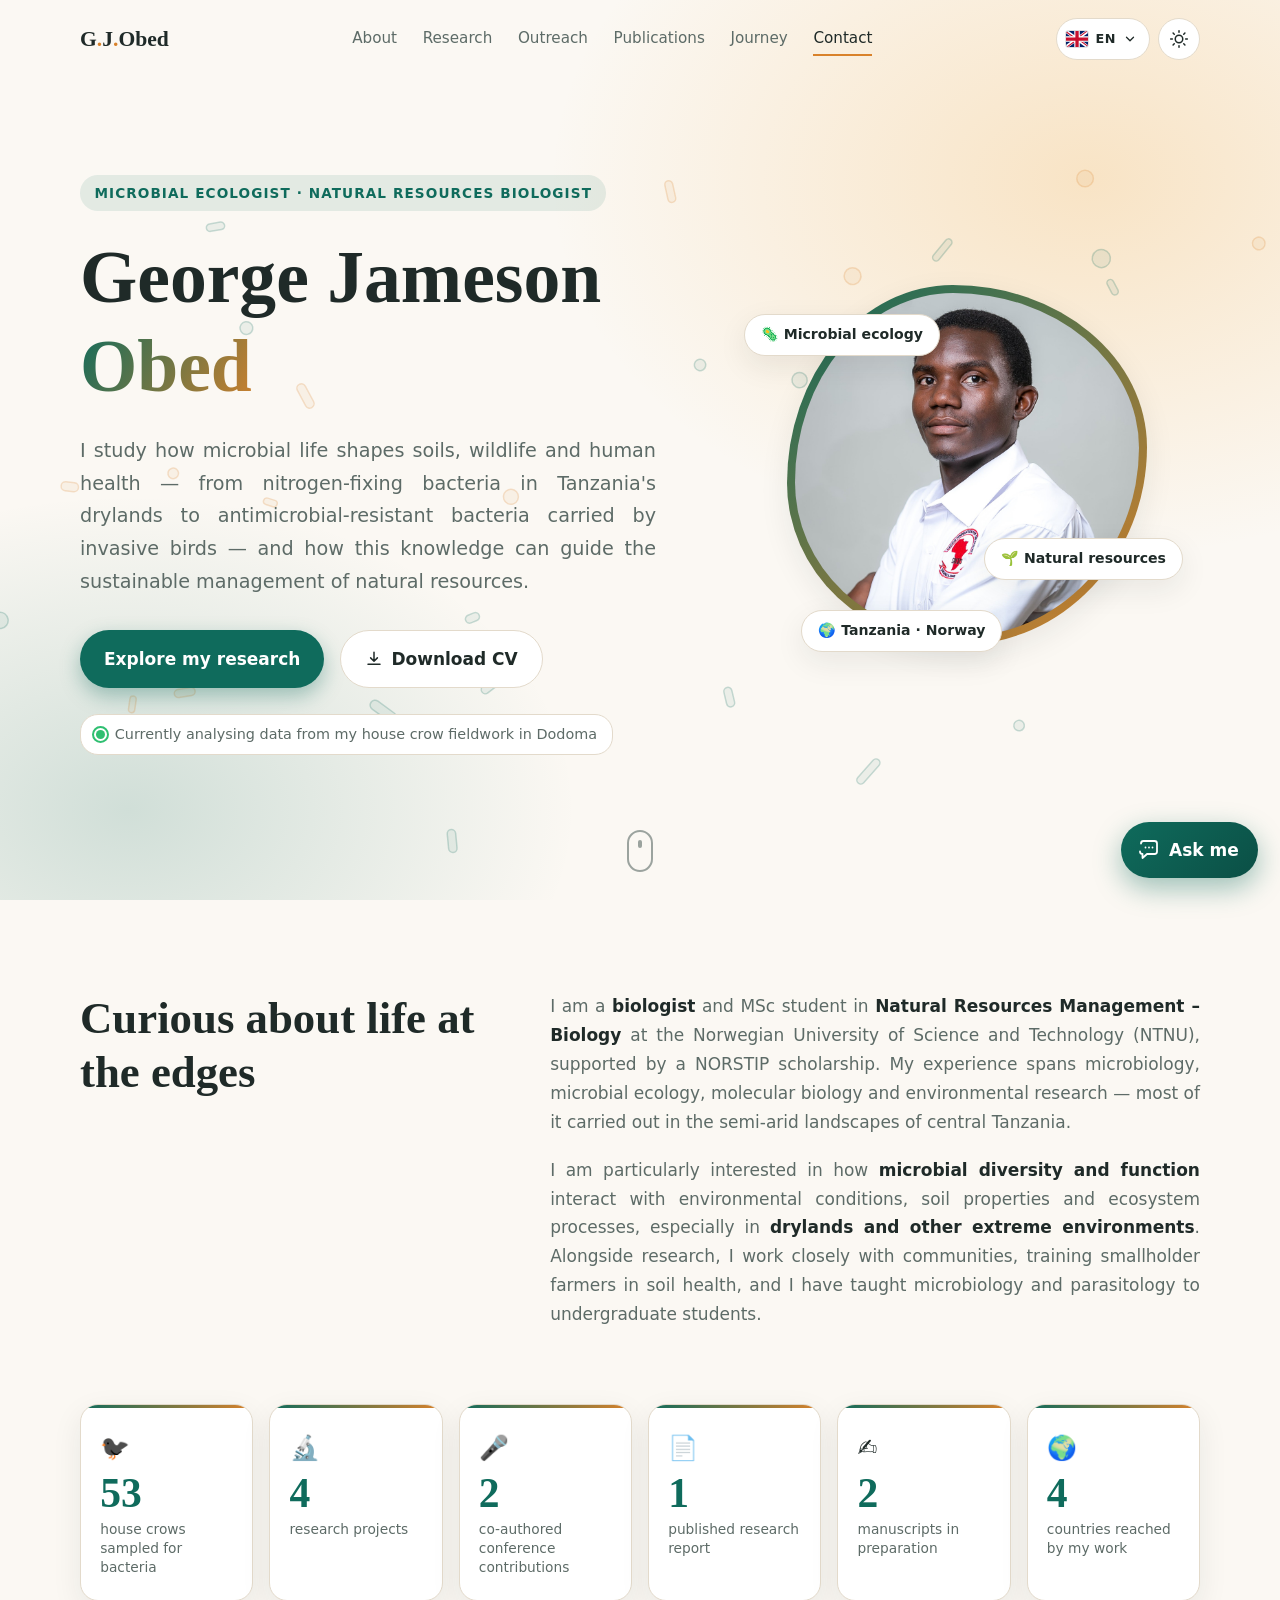
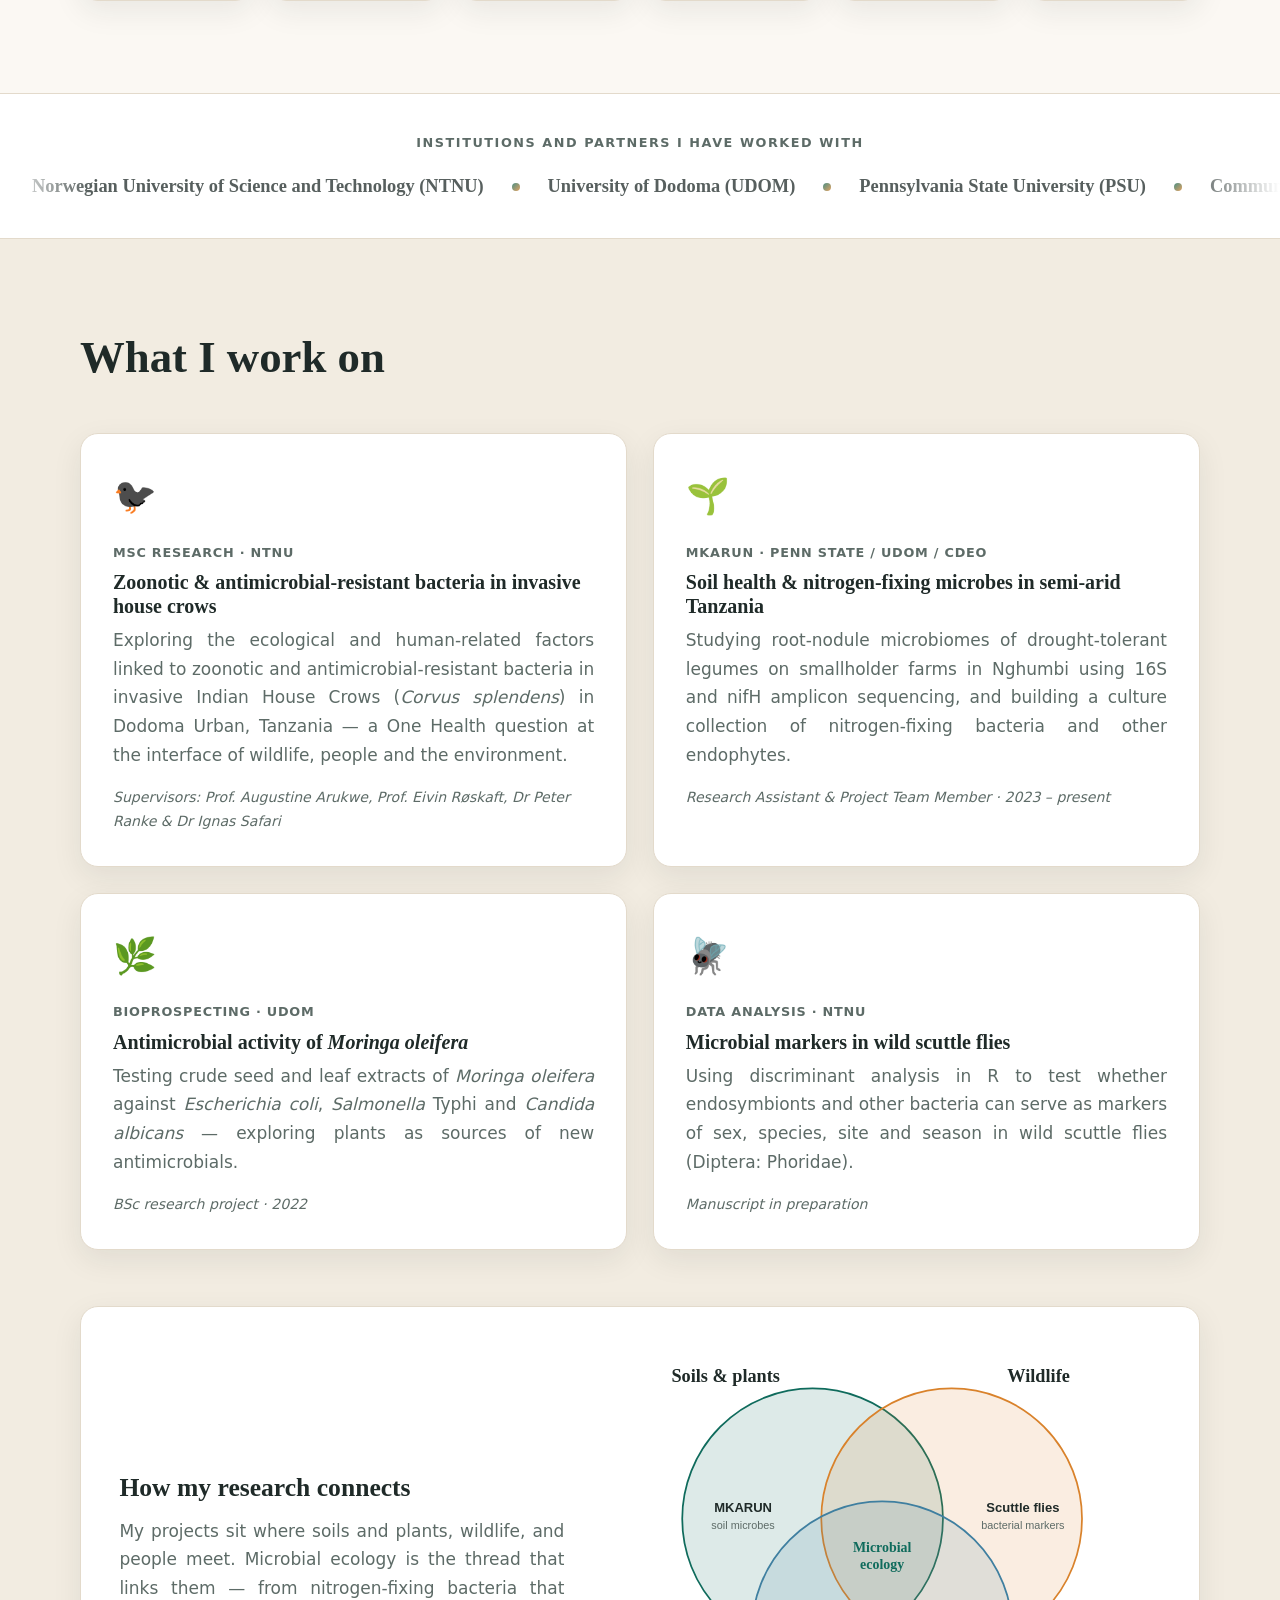
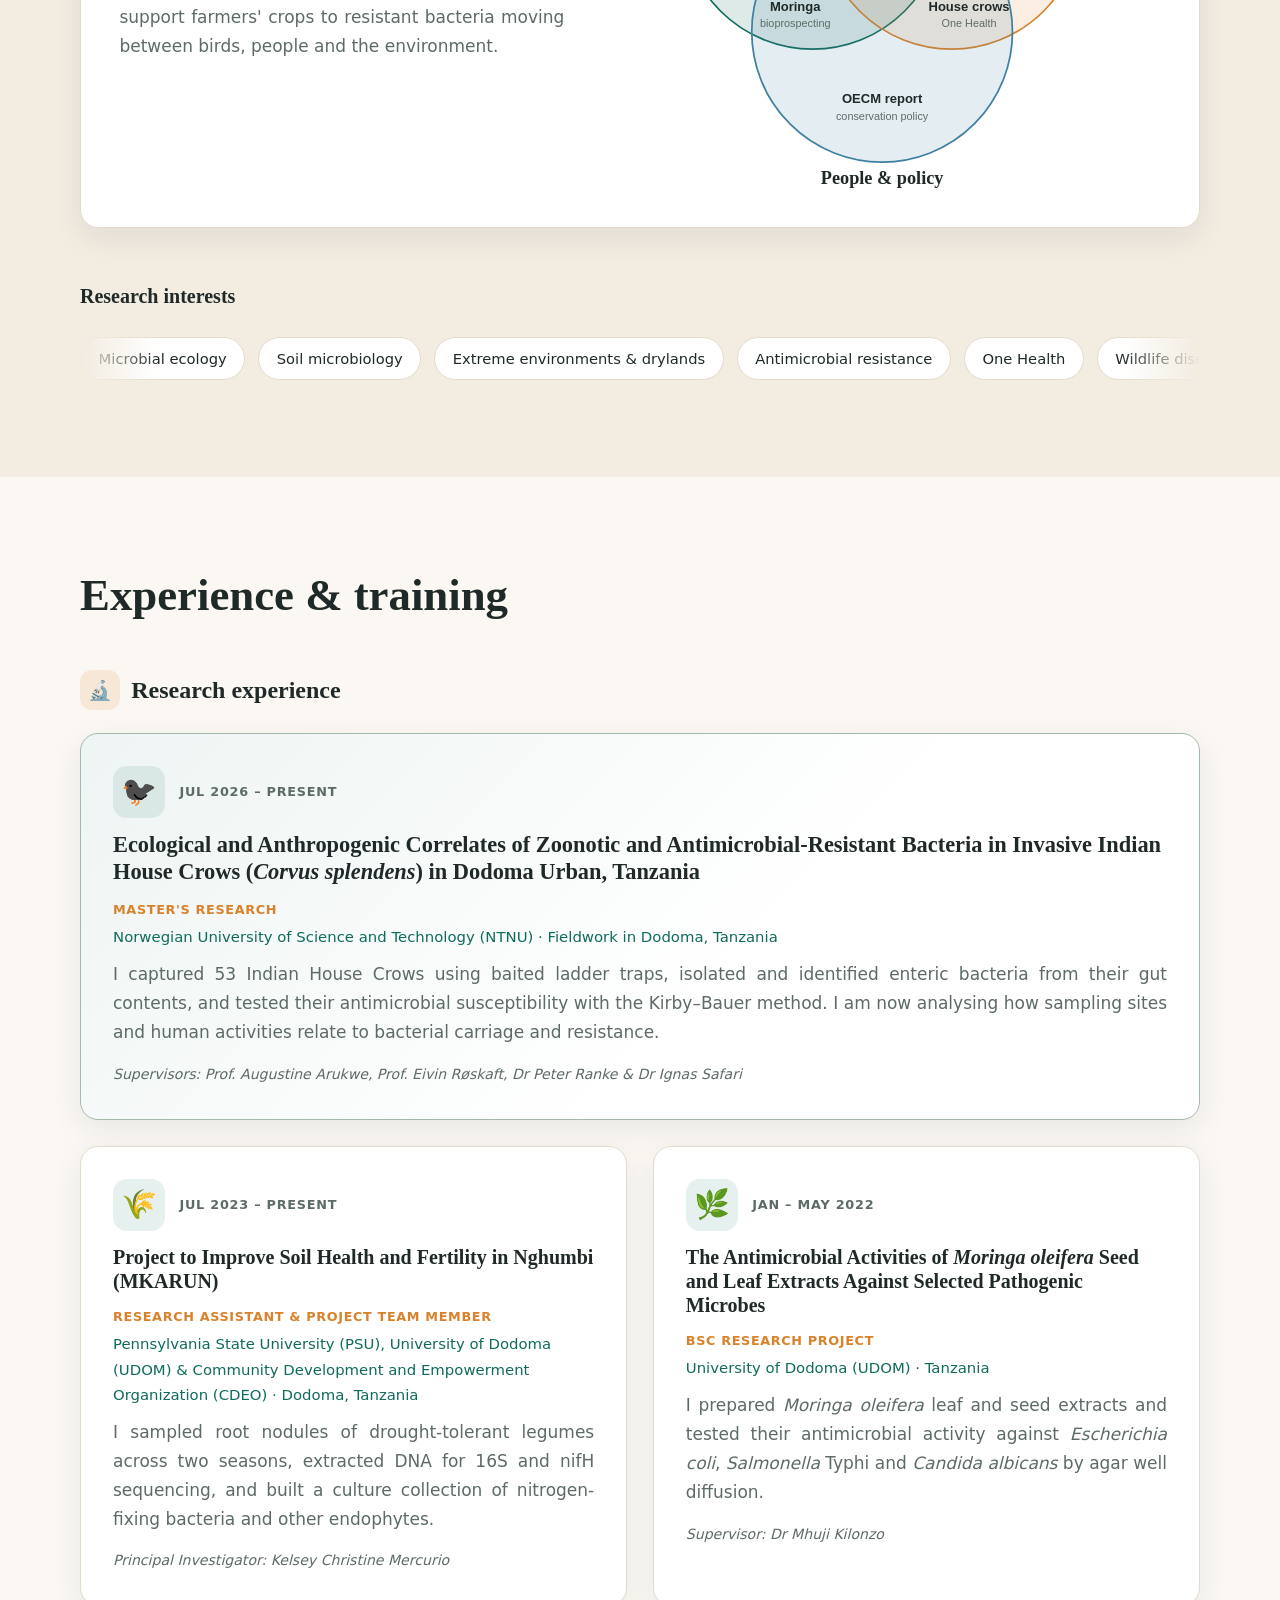
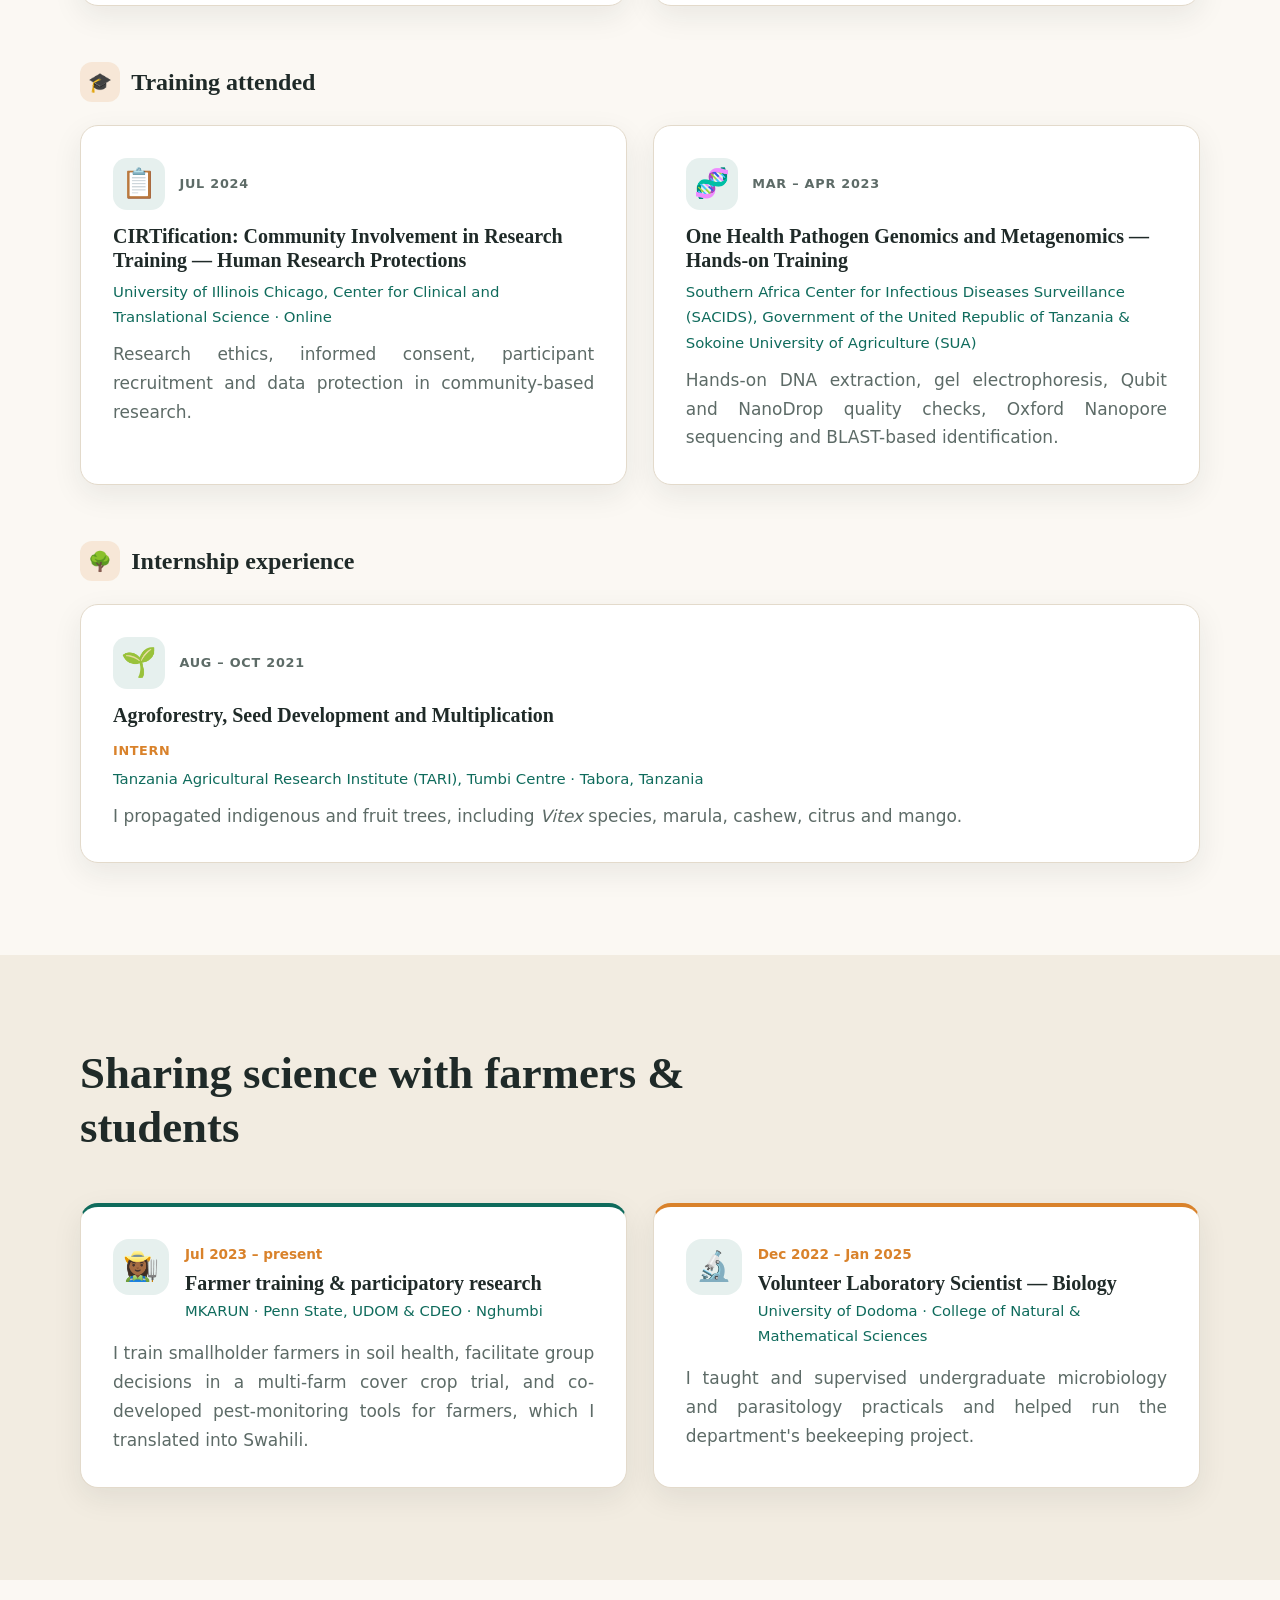
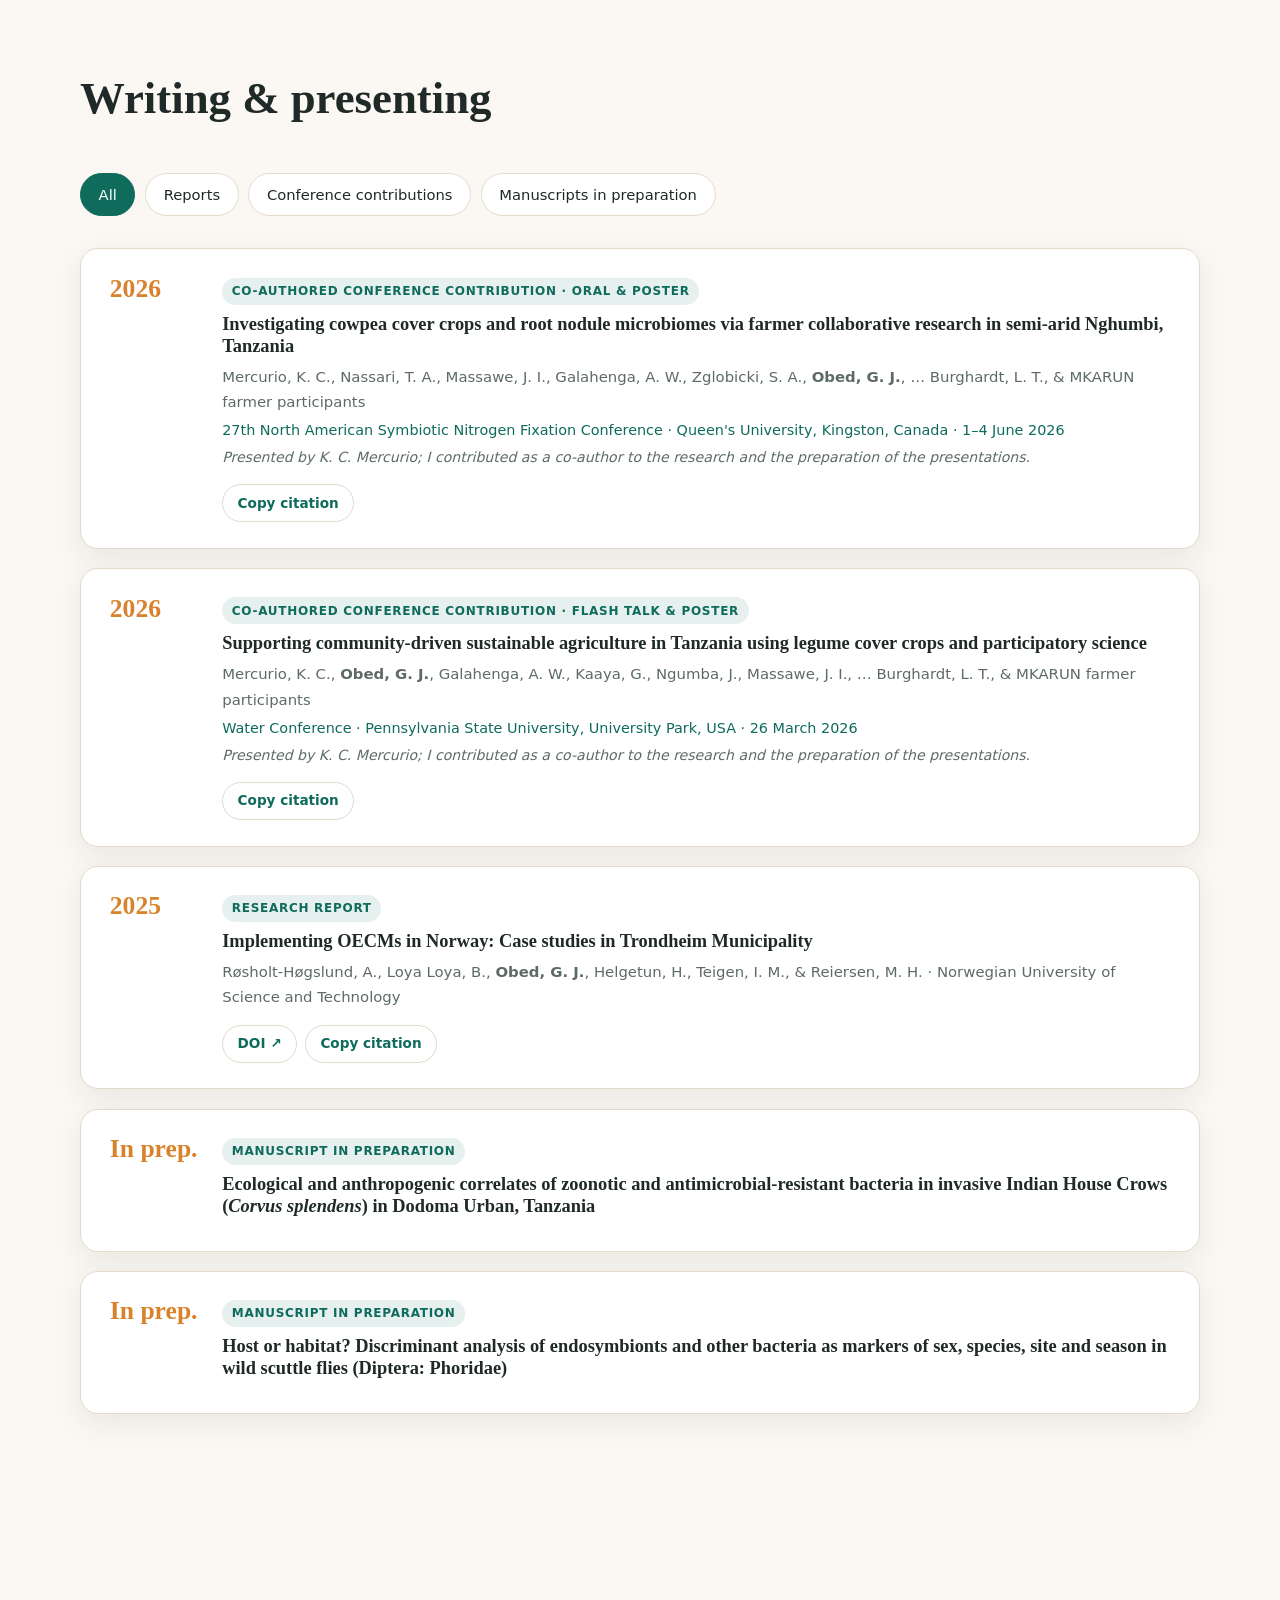
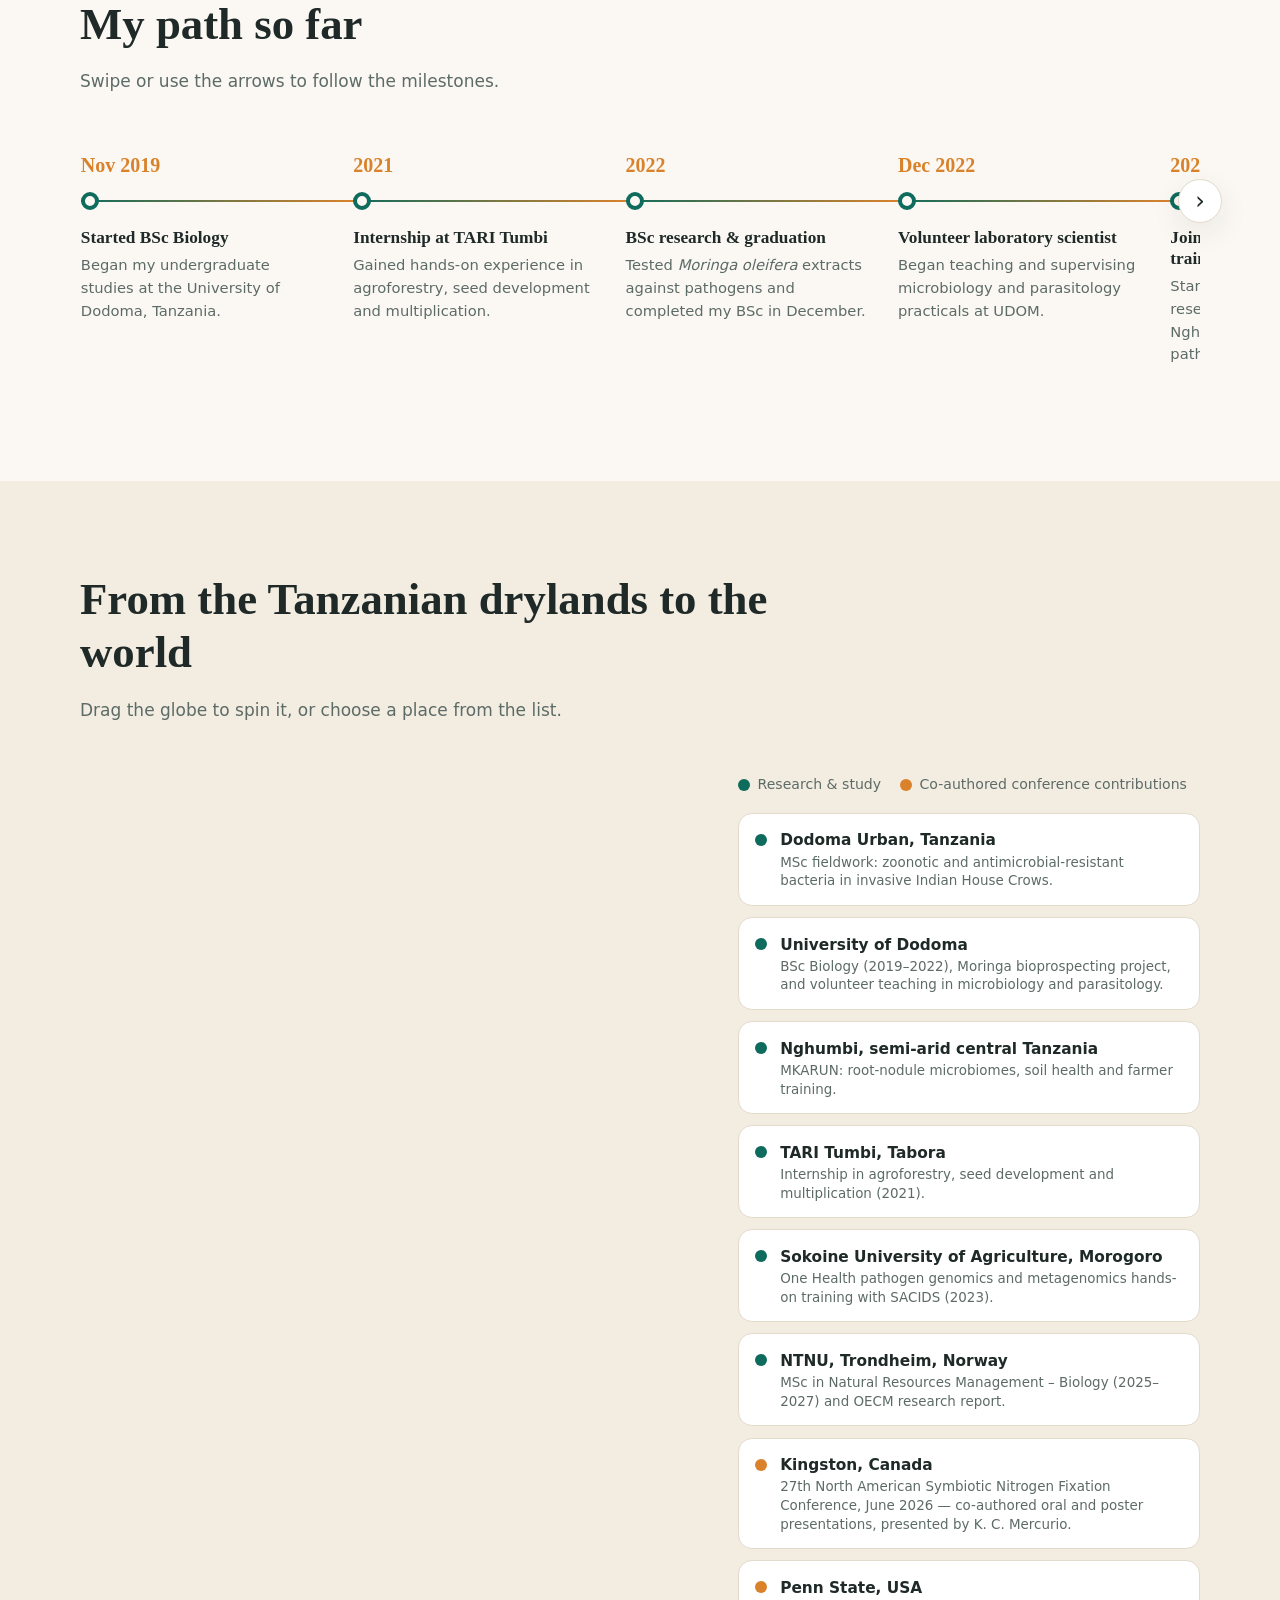
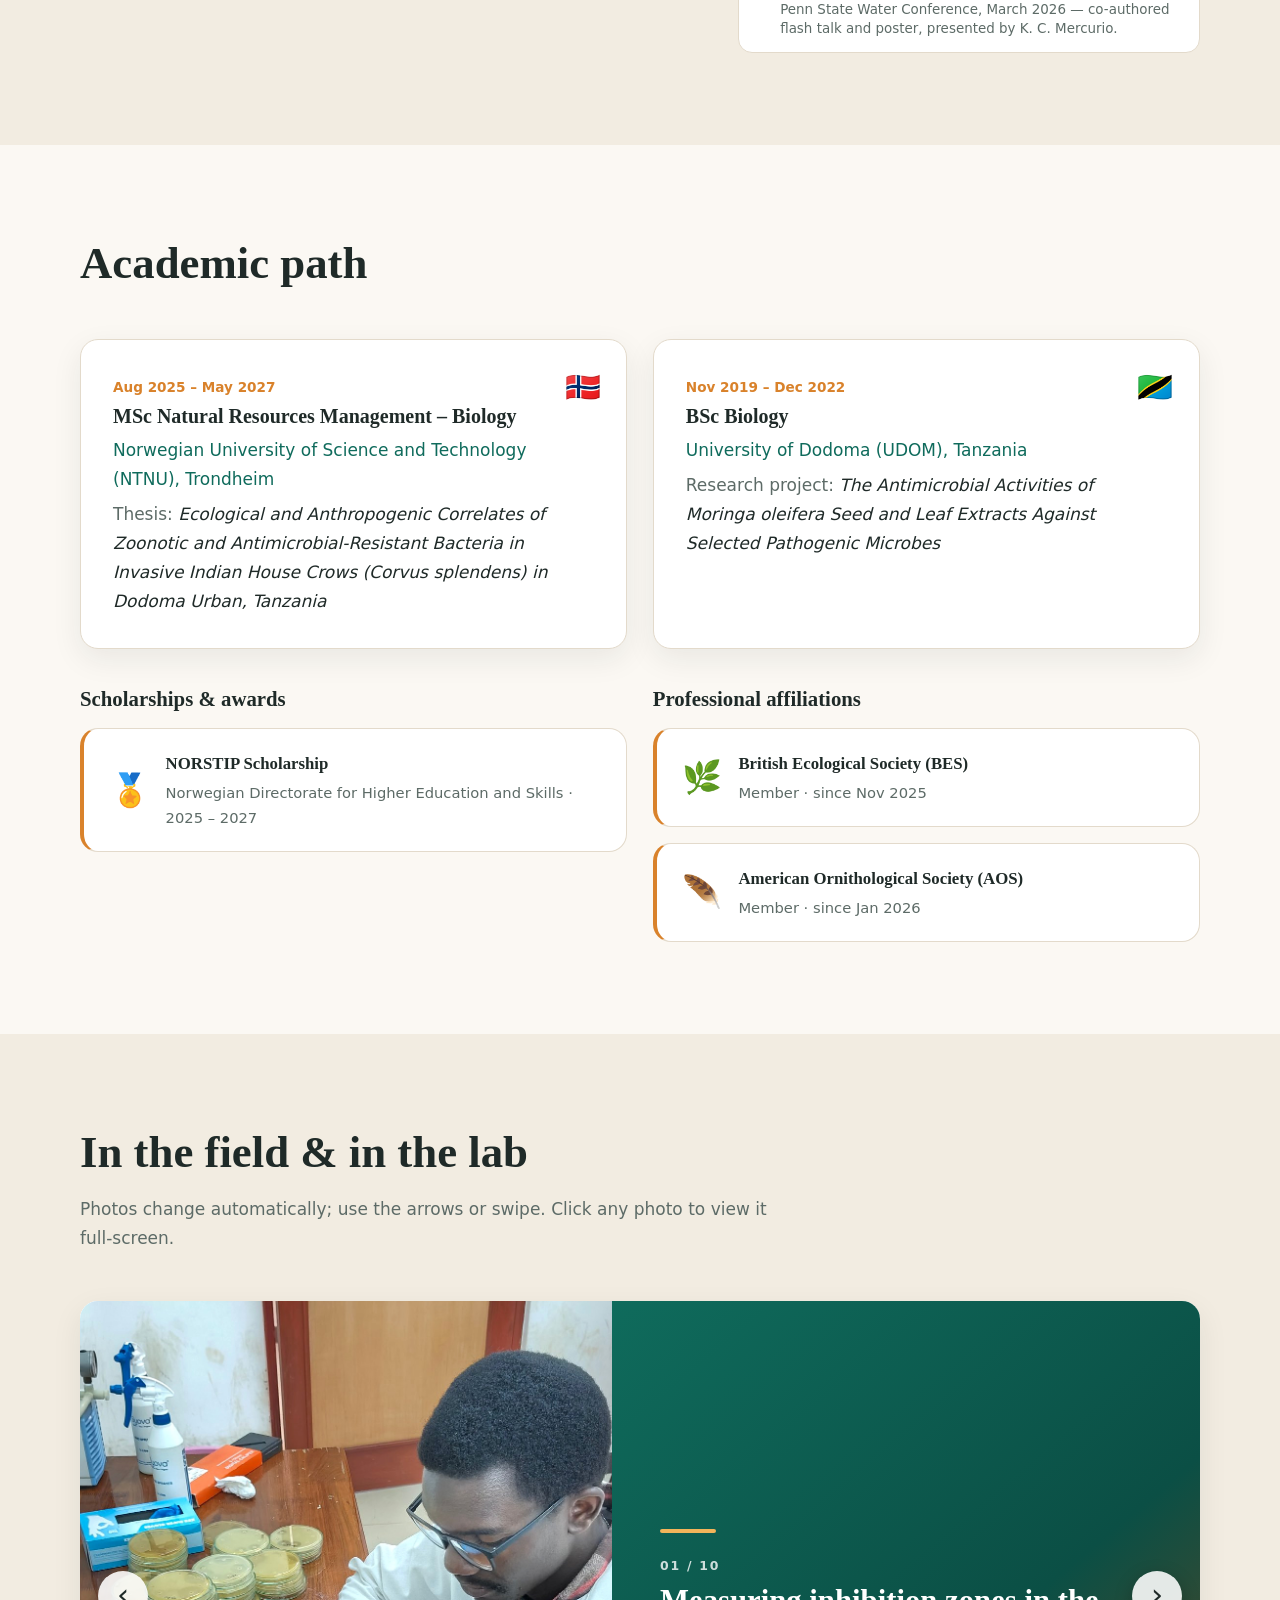
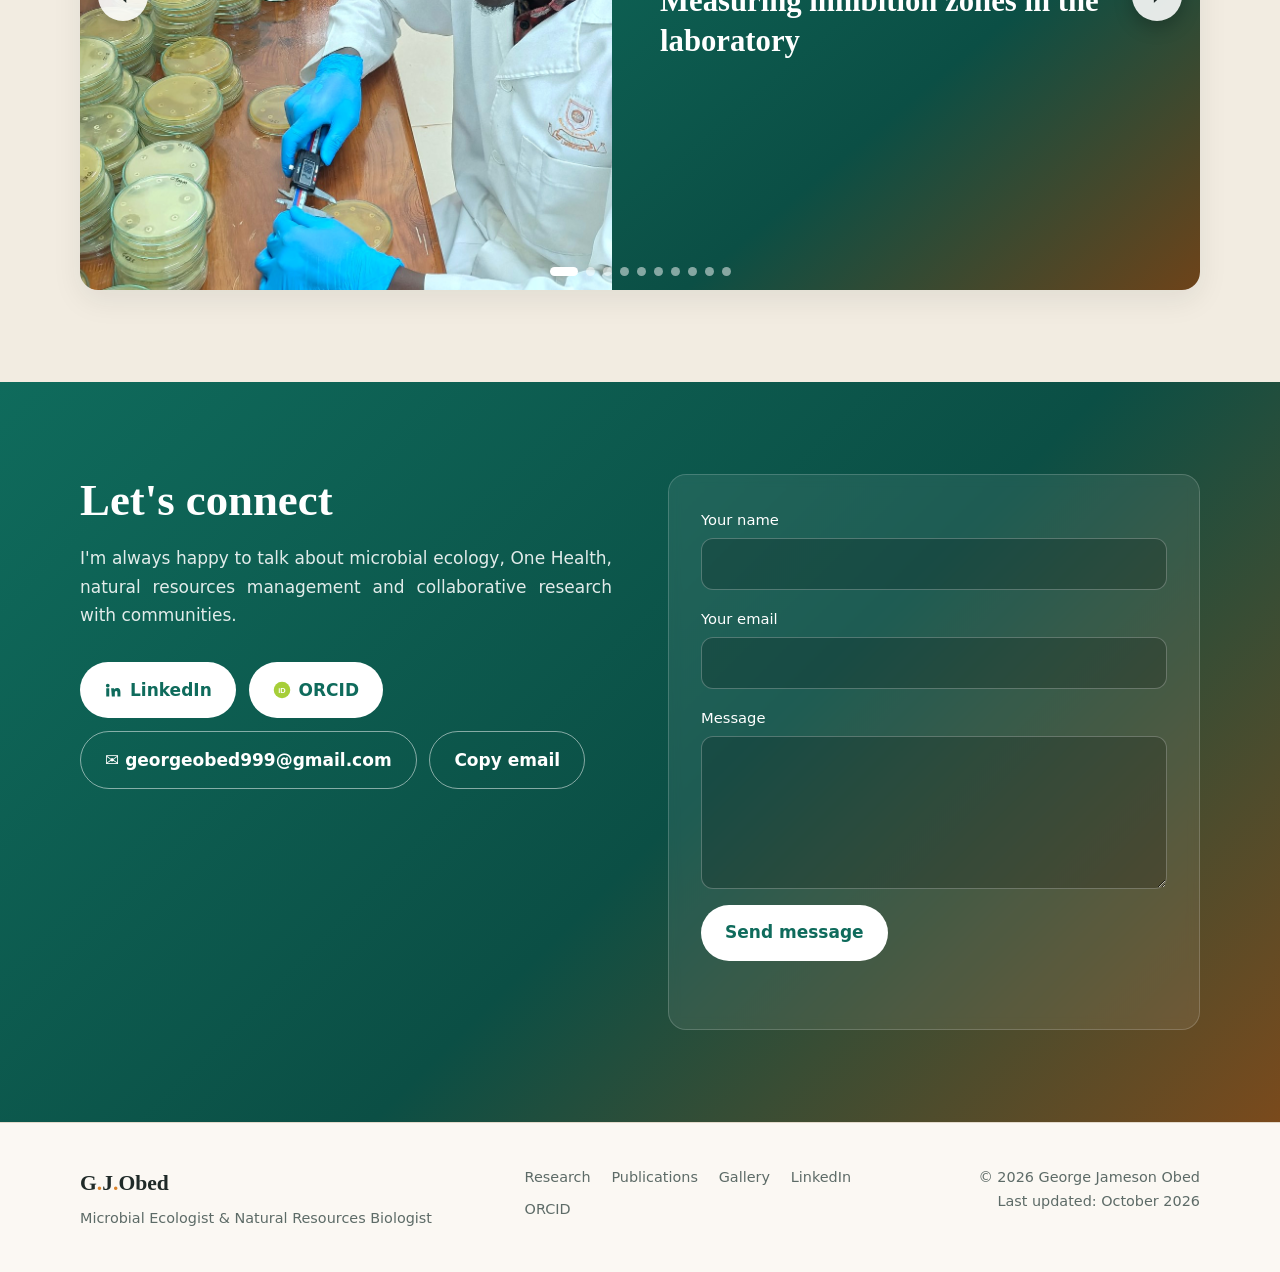
==== commit c29635bc: "Add files via upload" ====
--- a/index (1).html
+++ b/index (1).html
@@ -40,7 +40,7 @@
       { "@type": "Organization", "name": "British Ecological Society" },
       { "@type": "Organization", "name": "American Ornithological Society" }
     ],
-    "sameAs": ["https://www.linkedin.com/in/george-obed-32145a1a6"]
+    "sameAs": ["https://www.linkedin.com/in/george-obed-32145a1a6", "https://orcid.org/0009-0000-3671-7220"]
   }
   </script>
 
@@ -81,7 +81,6 @@
         <a href="#outreach" data-i18n="nav.outreach">Outreach</a>
         <a href="#publications" data-i18n="nav.pubs">Publications</a>
         <a href="#journey" data-i18n="nav.journey">Journey</a>
-                <a href="#news" data-i18n="nav.news">News</a>
         <a href="#contact" data-i18n="nav.contact">Contact</a>
       </nav>
 
@@ -179,6 +178,20 @@
       </div>
     </section>
 
+    <!-- ========== PARTNERS RIBBON ========== -->
+    <section class="partners" aria-labelledby="mqTitle">
+      <p class="partners-title" id="mqTitle" data-i18n="mq.title">Institutions and partners I have worked with</p>
+      <div class="marquee">
+        <ul class="marquee-track partners-track" data-marquee>
+          <li>Norwegian University of Science and Technology (NTNU)</li>
+          <li>University of Dodoma (UDOM)</li>
+          <li>Pennsylvania State University (PSU)</li>
+          <li>Community Development and Empowerment Organization (CDEO)</li>
+          <li>Tanzania Agricultural Research Institute (TARI)</li>
+        </ul>
+      </div>
+    </section>
+
     <!-- ========== RESEARCH ========== -->
     <section id="research" class="section section-tint">
       <div class="container">
@@ -263,17 +276,18 @@
 
         <div class="interests reveal">
           <h3 data-i18n="res.interests">Research interests</h3>
-          <ul class="chips">
+          <div class="marquee">
+          <ul class="chips marquee-track" data-marquee>
             <li data-i18n="chip1">Microbial ecology</li>
             <li data-i18n="chip2">Soil microbiology</li>
             <li data-i18n="chip3">Extreme environments &amp; drylands</li>
             <li data-i18n="chip4">Antimicrobial resistance</li>
             <li>One Health</li>
             <li data-i18n="chip5">Wildlife diseases</li>
-            <li data-i18n="chip6">Nitrogen fixation</li>
             <li data-i18n="chip7">Bioprospecting</li>
             <li data-i18n="chip8">Natural resources policy</li>
           </ul>
+          </div>
         </div>
       </div>
     </section>
@@ -295,7 +309,7 @@
             <h3>Ecological and Anthropogenic Correlates of Zoonotic and Antimicrobial-Resistant Bacteria in Invasive Indian House Crows (<i>Corvus splendens</i>) in Dodoma Urban, Tanzania</h3>
             <p class="card-role" data-i18n="exp.r1">Master's research</p>
             <p class="card-org" data-i18n="exp.o1">Norwegian University of Science and Technology (NTNU) · Fieldwork in Dodoma, Tanzania</p>
-            <p data-i18n="exp.p1">I captured 53 Indian House Crows using baited ladder traps and collected their gut contents for bacterial isolation. I then isolated and identified enteric bacteria using culture and biochemical tests and assessed their antimicrobial susceptibility with the Kirby–Bauer disk diffusion method. Alongside the laboratory work, I collected environmental and anthropogenic data, which I am now analysing to understand how sampling sites and human activities relate to bacterial carriage and resistance patterns.</p>
+            <p data-i18n="exp.p1">I captured 53 Indian House Crows using baited ladder traps, isolated and identified enteric bacteria from their gut contents, and tested their antimicrobial susceptibility with the Kirby–Bauer method. I am now analysing how sampling sites and human activities relate to bacterial carriage and resistance.</p>
             <p class="card-meta"><span data-i18n="res.sup">Supervisors:</span> <bdi>Prof. Augustine Arukwe, Prof. Eivin Røskaft, Dr Peter Ranke &amp; Dr Ignas Safari</bdi></p>
           </article>
 
@@ -307,7 +321,7 @@
             <h3 data-i18n="exp.h2">Project to Improve Soil Health and Fertility in Nghumbi (MKARUN)</h3>
             <p class="card-role" data-i18n="exp.r2">Research Assistant &amp; Project Team Member</p>
             <p class="card-org">Pennsylvania State University (PSU), University of Dodoma (UDOM) &amp; Community Development and Empowerment Organization (CDEO) · Dodoma, Tanzania</p>
-            <p data-i18n="exp.p2">I sampled root nodules from drought-tolerant legumes on smallholder farms across two seasons, extracted DNA for 16S and nifH amplicon sequencing, and developed a culture collection of nitrogen-fixing bacteria and other endophytes using semi-selective and non-selective media. I also advise on research design and methods for Gliricidia-based agroforestry and cover crop–microbiome studies.</p>
+            <p data-i18n="exp.p2">I sampled root nodules of drought-tolerant legumes across two seasons, extracted DNA for 16S and nifH sequencing, and built a culture collection of nitrogen-fixing bacteria and other endophytes.</p>
             <p class="card-meta"><span data-i18n="exp.pi">Principal Investigator:</span> <bdi>Kelsey Christine Mercurio</bdi></p>
           </article>
 
@@ -319,7 +333,7 @@
             <h3>The Antimicrobial Activities of <i>Moringa oleifera</i> Seed and Leaf Extracts Against Selected Pathogenic Microbes</h3>
             <p class="card-role" data-i18n="exp.r3">BSc research project</p>
             <p class="card-org">University of Dodoma (UDOM) · Tanzania</p>
-            <p data-i18n="exp.p3">I prepared crude extracts from <i>Moringa oleifera</i> leaves and seeds by maceration and evaluated the antimicrobial activity of different concentrations against <i>Escherichia coli</i>, <i>Salmonella</i> Typhi and <i>Candida albicans</i> using the agar well diffusion method. I then analysed the findings and wrote a research report as part of my BSc Biology degree.</p>
+            <p data-i18n="exp.p3">I prepared <i>Moringa oleifera</i> leaf and seed extracts and tested their antimicrobial activity against <i>Escherichia coli</i>, <i>Salmonella</i> Typhi and <i>Candida albicans</i> by agar well diffusion.</p>
             <p class="card-meta"><span data-i18n="exp.sup3">Supervisor:</span> <bdi>Dr Mhuji Kilonzo</bdi></p>
           </article>
         </div>
@@ -333,7 +347,7 @@
             </div>
             <h3 data-i18n="exp.t5">CIRTification: Community Involvement in Research Training — Human Research Protections</h3>
             <p class="card-org">University of Illinois Chicago, Center for Clinical and Translational Science · Online</p>
-            <p data-i18n="exp.p5">The training covered research ethics, participant eligibility and recruitment, informed consent, Institutional Review Boards, data collection and protection, and ethical field research practice.</p>
+            <p data-i18n="exp.p5">Research ethics, informed consent, participant recruitment and data protection in community-based research.</p>
           </article>
 
           <article class="card reveal">
@@ -343,7 +357,7 @@
             </div>
             <h3 data-i18n="exp.t6">One Health Pathogen Genomics and Metagenomics — Hands-on Training</h3>
             <p class="card-org">Southern Africa Center for Infectious Diseases Surveillance (SACIDS), Government of the United Republic of Tanzania &amp; Sokoine University of Agriculture (SUA)</p>
-            <p data-i18n="exp.p6">I received hands-on training in DNA extraction, agarose gel electrophoresis, and DNA quality and concentration assessment using Qubit and NanoDrop. I also gained practical experience with Oxford Nanopore sequencing and sequence data processing, and performed sequence similarity and identification analyses using BLAST (Basic Local Alignment Search Tool).</p>
+            <p data-i18n="exp.p6">Hands-on DNA extraction, gel electrophoresis, Qubit and NanoDrop quality checks, Oxford Nanopore sequencing and BLAST-based identification.</p>
           </article>
         </div>
 
@@ -357,7 +371,7 @@
             <h3 data-i18n="exp.t4">Agroforestry, Seed Development and Multiplication</h3>
             <p class="card-role" data-i18n="exp.r4">Intern</p>
             <p class="card-org">Tanzania Agricultural Research Institute (TARI), Tumbi Centre · Tabora, Tanzania</p>
-            <p data-i18n="exp.p4">I propagated and managed indigenous and fruit-tree species through hands-on seed development and multiplication, including <i>Vitex mombasae</i>, <i>Vitex doniana</i>, <i>Strychnos cocculoides</i>, marula (<i>Sclerocarya birrea</i>), cashew (<i>Anacardium occidentale</i>), citrus and mango.</p>
+            <p data-i18n="exp.p4">I propagated indigenous and fruit trees, including <i>Vitex</i> species, marula, cashew, citrus and mango.</p>
           </article>
         </div>
       </div>
@@ -380,7 +394,7 @@
                 <p class="t-place">MKARUN · Penn State, UDOM &amp; CDEO · Nghumbi</p>
               </div>
             </div>
-            <p class="o-text" data-i18n="out.p1">I train smallholder farmers in soil health concepts in a semi-arid setting and facilitate group decision-making for a multi-farm cover crop field trial. With the project team, I co-developed farmer monitoring tools for integrated pest management — covering local insect identification and simple sampling protocols — and translated them from English to Swahili.</p>
+            <p class="o-text" data-i18n="out.p1">I train smallholder farmers in soil health, facilitate group decisions in a multi-farm cover crop trial, and co-developed pest-monitoring tools for farmers, which I translated into Swahili.</p>
           </article>
 
           <article class="outreach reveal">
@@ -392,7 +406,7 @@
                 <p class="t-place">University of Dodoma · College of Natural &amp; Mathematical Sciences</p>
               </div>
             </div>
-            <p class="o-text" data-i18n="out.p2">I taught undergraduate students the theory of microbiology and parasitology before laboratory sessions and supervised them during practicals. I also helped manage and maintain the Biology Department's apiary (beekeeping) project.</p>
+            <p class="o-text" data-i18n="out.p2">I taught and supervised undergraduate microbiology and parasitology practicals and helped run the department's beekeeping project.</p>
           </article>
         </div>
       </div>
@@ -643,50 +657,56 @@
       <div class="container">
         <div class="section-head reveal">
           <h2 data-i18n="gal.title">In the field &amp; in the lab</h2>
-          <p class="section-intro" data-i18n="gal.intro">Click any photo to view it full-screen.</p>
-        </div>
-
-        <!-- Replace the images in assets/gallery/ with your own photos (same file names). -->
-        <div class="gallery">
-          <figure class="g-item g-wide reveal"><button type="button"><img src="assets/gallery/01-drylands-1200.jpg" srcset="assets/gallery/01-drylands-1200.jpg 1200w, assets/gallery/01-drylands.jpg 2576w" sizes="(max-width: 820px) 100vw, 66vw" data-full="assets/gallery/01-drylands.jpg" alt="Semi-arid landscape overlooking Dodoma, Tanzania" loading="lazy"></button><figcaption data-i18n="gal.c1">Semi-arid landscape overlooking Dodoma</figcaption></figure>
-          <figure class="g-item reveal"><button type="button"><img src="assets/gallery/02-crows-1200.jpg" srcset="assets/gallery/02-crows-1200.jpg 1200w, assets/gallery/02-crows.jpg 2576w" sizes="(max-width: 820px) 100vw, 66vw" data-full="assets/gallery/02-crows.jpg" alt="Indian House Crows foraging at a waste site in Dodoma Urban" loading="lazy"></button><figcaption data-i18n="gal.c2">Indian House Crows foraging at a waste site, Dodoma Urban</figcaption></figure>
-          <figure class="g-item reveal"><button type="button"><img src="assets/gallery/03-plates-1200.jpg" srcset="assets/gallery/03-plates-1200.jpg 1200w, assets/gallery/03-plates.jpg 2576w" sizes="(max-width: 820px) 100vw, 66vw" data-full="assets/gallery/03-plates.jpg" alt="Preparing culture media plates in a biosafety cabinet" loading="lazy"></button><figcaption data-i18n="gal.c3">Preparing culture media plates in the laboratory</figcaption></figure>
-          <figure class="g-item reveal"><button type="button"><img src="assets/gallery/04-dodoma-1200.jpg" srcset="assets/gallery/04-dodoma-1200.jpg 1200w, assets/gallery/04-dodoma.jpg 2576w" sizes="(max-width: 820px) 100vw, 66vw" data-full="assets/gallery/04-dodoma.jpg" alt="Dodoma city during the dry season" loading="lazy"></button><figcaption data-i18n="gal.c4">Dodoma city in the dry season</figcaption></figure>
-          <figure class="g-item reveal"><button type="button"><img src="assets/gallery/05-colonies-1200.jpg" srcset="assets/gallery/05-colonies-1200.jpg 1200w, assets/gallery/05-colonies.jpg 2576w" sizes="(max-width: 820px) 100vw, 66vw" data-full="assets/gallery/05-colonies.jpg" alt="Bacterial colonies growing on a culture plate" loading="lazy"></button><figcaption data-i18n="gal.c5">Bacterial colonies on a culture plate</figcaption></figure>
-          <figure class="g-item g-full reveal"><button type="button"><img src="assets/gallery/06-ntnu-1200.jpg" srcset="assets/gallery/06-ntnu-1200.jpg 1200w, assets/gallery/06-ntnu.jpg 2576w" sizes="(max-width: 820px) 100vw, 66vw" data-full="assets/gallery/06-ntnu.jpg" alt="NTNU main building at Gløshaugen, Trondheim, Norway" loading="lazy"></button><figcaption data-i18n="gal.c6">NTNU's main building at Gløshaugen, Trondheim</figcaption></figure>
-        </div>
-      </div>
-    </section>
-
-    <!-- ========== NEWS ========== -->
-    <section id="news" class="section">
-      <div class="container">
-        <div class="section-head reveal">
-          <h2 data-i18n="news.title">Latest updates</h2>
-        </div>
-
-        <!-- Add newest items at the TOP. Copy one <article class="news-item">…</article> block. -->
-        <div class="news-list">
-          <article class="news-item reveal">
-            <time datetime="2026-07">Jul 2026</time>
-            <div><h3 data-i18n="n1.t">MSc fieldwork in Dodoma</h3><p data-i18n="n1.p">Captured 53 Indian House Crows, cultured bacteria from their gut contents and tested the isolates for antimicrobial susceptibility.</p></div>
-          </article>
-          <article class="news-item reveal">
-            <time datetime="2026-06">Jun 2026</time>
-            <div><h3 data-i18n="n2.t">MKARUN research shared in Canada</h3><p data-i18n="n2.p">Our team's work on cowpea cover crops and root nodule microbiomes, which I co-authored, was presented by K. C. Mercurio at the 27th North American Symbiotic Nitrogen Fixation Conference.</p></div>
-          </article>
-          <article class="news-item reveal">
-            <time datetime="2026-03">Mar 2026</time>
-            <div><h3 data-i18n="n3.t">MKARUN research shared at Penn State</h3><p data-i18n="n3.p">A co-authored flash talk and poster on community-driven sustainable agriculture was presented by K. C. Mercurio at the Penn State Water Conference, USA.</p></div>
-          </article>
-          <article class="news-item reveal">
-            <time datetime="2025">2025</time>
-            <div><h3 data-i18n="n4.t">Report published</h3><p data-i18n="n4.p">Co-authored a research report on implementing OECMs (other effective area-based conservation measures) in Trondheim Municipality.</p></div>
-          </article>
-          <article class="news-item reveal">
-            <time datetime="2025-08">Aug 2025</time>
-            <div><h3 data-i18n="n5.t">Started MSc at NTNU</h3><p data-i18n="n5.p">Began my MSc in Natural Resources Management – Biology in Trondheim with a NORSTIP scholarship.</p></div>
-          </article>
+          <p class="section-intro" data-i18n="gal.intro">Photos change automatically; use the arrows or swipe. Click any photo to view it full-screen.</p>
+        </div>
+
+        <!-- To add a photo: put it in assets/gallery/ and copy one <figure class="g-item slide"> block. -->
+        <div class="carousel reveal" id="carousel" aria-roledescription="carousel" aria-label="Photo gallery">
+          <div class="car-track" id="carTrack">
+            <figure class="g-item slide portrait" role="group" aria-roledescription="slide" aria-label="1 / 10">
+              <button type="button"><img src="assets/gallery/07-measuring.jpg" data-full="assets/gallery/07-measuring.jpg" alt="George measuring antibiotic inhibition zones with a digital caliper" style="object-position:50% 36%" loading="eager"></button>
+              <figcaption><span class="slide-no" dir="ltr">01 / 10</span><span class="slide-cap" data-i18n="gal.c7">Measuring inhibition zones in the laboratory</span></figcaption>
+            </figure>
+            <figure class="g-item slide" role="group" aria-roledescription="slide" aria-label="2 / 10">
+              <button type="button"><img src="assets/gallery/02-crows-1200.jpg" srcset="assets/gallery/02-crows-1200.jpg 1200w, assets/gallery/02-crows.jpg 2576w" sizes="(max-width: 820px) 100vw, 1120px" data-full="assets/gallery/02-crows.jpg" alt="Indian House Crows foraging at a waste site in Dodoma Urban" style="object-position:50% 62%" loading="lazy"></button>
+              <figcaption><span class="slide-no" dir="ltr">02 / 10</span><span class="slide-cap" data-i18n="gal.c2">Indian House Crows foraging at a waste site, Dodoma Urban</span></figcaption>
+            </figure>
+            <figure class="g-item slide portrait" role="group" aria-roledescription="slide" aria-label="3 / 10">
+              <button type="button"><img src="assets/gallery/08-ast.jpg" data-full="assets/gallery/08-ast.jpg" alt="Culture plate with antibiotic discs and inhibition zones" style="object-position:50% 44%" loading="lazy"></button>
+              <figcaption><span class="slide-no" dir="ltr">03 / 10</span><span class="slide-cap" data-i18n="gal.c8">Antimicrobial susceptibility test (Kirby–Bauer disc diffusion)</span></figcaption>
+            </figure>
+            <figure class="g-item slide portrait" role="group" aria-roledescription="slide" aria-label="4 / 10">
+              <button type="button"><img src="assets/gallery/09-biochem.jpg" data-full="assets/gallery/09-biochem.jpg" alt="Tray of biochemical test tubes showing colour reactions" style="object-position:50% 42%" loading="lazy"></button>
+              <figcaption><span class="slide-no" dir="ltr">04 / 10</span><span class="slide-cap" data-i18n="gal.c9">Biochemical tests for identifying enteric bacteria</span></figcaption>
+            </figure>
+            <figure class="g-item slide portrait" role="group" aria-roledescription="slide" aria-label="5 / 10">
+              <button type="button"><img src="assets/gallery/10-wastesite.jpg" data-full="assets/gallery/10-wastesite.jpg" alt="Pile of household waste beside a wall in Dodoma" style="object-position:50% 55%" loading="lazy"></button>
+              <figcaption><span class="slide-no" dir="ltr">05 / 10</span><span class="slide-cap" data-i18n="gal.c10">A waste site in Dodoma Urban, where house crows forage</span></figcaption>
+            </figure>
+            <figure class="g-item slide" role="group" aria-roledescription="slide" aria-label="6 / 10">
+              <button type="button"><img src="assets/gallery/05-colonies-1200.jpg" srcset="assets/gallery/05-colonies-1200.jpg 1200w, assets/gallery/05-colonies.jpg 2576w" sizes="(max-width: 820px) 100vw, 1120px" data-full="assets/gallery/05-colonies.jpg" alt="Bacterial colonies growing on a culture plate" style="object-position:50% 50%" loading="lazy"></button>
+              <figcaption><span class="slide-no" dir="ltr">06 / 10</span><span class="slide-cap" data-i18n="gal.c5">Bacterial colonies on a culture plate</span></figcaption>
+            </figure>
+            <figure class="g-item slide" role="group" aria-roledescription="slide" aria-label="7 / 10">
+              <button type="button"><img src="assets/gallery/03-plates-1200.jpg" srcset="assets/gallery/03-plates-1200.jpg 1200w, assets/gallery/03-plates.jpg 2576w" sizes="(max-width: 820px) 100vw, 1120px" data-full="assets/gallery/03-plates.jpg" alt="Preparing culture media plates in a biosafety cabinet" style="object-position:50% 55%" loading="lazy"></button>
+              <figcaption><span class="slide-no" dir="ltr">07 / 10</span><span class="slide-cap" data-i18n="gal.c3">Preparing culture media plates in the laboratory</span></figcaption>
+            </figure>
+            <figure class="g-item slide" role="group" aria-roledescription="slide" aria-label="8 / 10">
+              <button type="button"><img src="assets/gallery/01-drylands-1200.jpg" srcset="assets/gallery/01-drylands-1200.jpg 1200w, assets/gallery/01-drylands.jpg 2576w" sizes="(max-width: 820px) 100vw, 1120px" data-full="assets/gallery/01-drylands.jpg" alt="Semi-arid landscape overlooking Dodoma, Tanzania" style="object-position:50% 55%" loading="lazy"></button>
+              <figcaption><span class="slide-no" dir="ltr">08 / 10</span><span class="slide-cap" data-i18n="gal.c1">Semi-arid landscape overlooking Dodoma</span></figcaption>
+            </figure>
+            <figure class="g-item slide" role="group" aria-roledescription="slide" aria-label="9 / 10">
+              <button type="button"><img src="assets/gallery/04-dodoma-1200.jpg" srcset="assets/gallery/04-dodoma-1200.jpg 1200w, assets/gallery/04-dodoma.jpg 2576w" sizes="(max-width: 820px) 100vw, 1120px" data-full="assets/gallery/04-dodoma.jpg" alt="Dodoma city during the dry season" style="object-position:50% 50%" loading="lazy"></button>
+              <figcaption><span class="slide-no" dir="ltr">09 / 10</span><span class="slide-cap" data-i18n="gal.c4">Dodoma city in the dry season</span></figcaption>
+            </figure>
+            <figure class="g-item slide" role="group" aria-roledescription="slide" aria-label="10 / 10">
+              <button type="button"><img src="assets/gallery/06-ntnu-1200.jpg" srcset="assets/gallery/06-ntnu-1200.jpg 1200w, assets/gallery/06-ntnu.jpg 2576w" sizes="(max-width: 820px) 100vw, 1120px" data-full="assets/gallery/06-ntnu.jpg" alt="NTNU main building at Gløshaugen, Trondheim, Norway" style="object-position:50% 40%" loading="lazy"></button>
+              <figcaption><span class="slide-no" dir="ltr">10 / 10</span><span class="slide-cap" data-i18n="gal.c6">NTNU's main building at Gløshaugen, Trondheim</span></figcaption>
+            </figure>
+          </div>
+          <button class="car-btn car-prev" id="carPrev" type="button" aria-label="Previous photo">‹</button>
+          <button class="car-btn car-next" id="carNext" type="button" aria-label="Next photo">›</button>
+          <div class="car-dots" id="carDots"></div>
         </div>
       </div>
     </section>
@@ -705,8 +725,12 @@
               <svg class="btn-ico fill" viewBox="0 0 24 24" aria-hidden="true"><path d="M4.98 3.5a2.5 2.5 0 1 1 0 5 2.5 2.5 0 0 1 0-5zM3 9.75h4v11H3zM9.5 9.75h3.8v1.5h.06c.53-1 1.83-2.05 3.77-2.05 4.03 0 4.77 2.65 4.77 6.1v5.45h-4v-4.83c0-1.15-.02-2.63-1.6-2.63-1.6 0-1.85 1.25-1.85 2.55v4.91h-4z"/></svg>
               LinkedIn
             </a>
-            <a class="btn btn-outline-light" href="mailto:georgeob@ntnu.stud.no">✉️ georgeob@ntnu.stud.no</a>
-            <button type="button" class="btn btn-outline-light copy-email" data-email="georgeob@ntnu.stud.no" data-i18n="ct.copy">Copy email</button>
+            <a class="btn btn-light" href="https://orcid.org/0009-0000-3671-7220" target="_blank" rel="noopener" aria-label="ORCID iD 0009-0000-3671-7220">
+              <svg class="btn-ico" viewBox="0 0 24 24" aria-hidden="true"><circle cx="12" cy="12" r="11" fill="#a6ce39" stroke="none"/><text x="12" y="16" text-anchor="middle" font-size="10" font-weight="700" font-family="Arial, sans-serif" fill="#fff" stroke="none">iD</text></svg>
+              ORCID
+            </a>
+            <a class="btn btn-outline-light" href="mailto:georgeobed999@gmail.com">✉️ georgeobed999@gmail.com</a>
+            <button type="button" class="btn btn-outline-light copy-email" data-email="georgeobed999@gmail.com" data-i18n="ct.copy">Copy email</button>
           </div>
         </div>
 
@@ -741,6 +765,7 @@
         <a href="#publications" data-i18n="nav.pubs">Publications</a>
         <a href="#gallery" data-i18n="nav.gallery">Gallery</a>
         <a href="https://www.linkedin.com/in/george-obed-32145a1a6" target="_blank" rel="noopener">LinkedIn</a>
+        <a href="https://orcid.org/0009-0000-3671-7220" target="_blank" rel="noopener">ORCID</a>
       </nav>
       <div class="ft-meta">
         <p>© <span id="year"></span> George Jameson Obed</p>
--- a/style.css
+++ b/style.css
@@ -798,3 +798,153 @@
 .status { border-radius: 18px; }
 bdi { white-space: nowrap; }  /* keep Latin names in brackets together inside Arabic text */
 .card-meta bdi, .pub-meta bdi { white-space: normal; }
+
+/* =========================================================
+   VERSION 8: motion, sliding gallery, justified text
+   ========================================================= */
+
+/* Paragraph alignment: justified on wide screens (like printed journals),
+   left-aligned on phones where narrow columns would leave large gaps between words */
+@media (min-width: 821px) {
+  .lead, .about-text p, .o-text, .connect-text p, .contact-text p,
+  .card p:not(.card-tag):not(.card-role):not(.card-org):not(.card-meta) {
+    text-align: justify; text-justify: inter-word; -webkit-hyphens: auto; hyphens: auto; hyphenate-limit-chars: 7 3 3;
+  }
+}
+@media (max-width: 820px) {
+  .lead, .about-text p, .o-text, .connect-text p, .contact-text p, .j-item p,
+  .card p:not(.card-tag):not(.card-role):not(.card-org):not(.card-meta) { text-align: start; hyphens: manual; }
+}
+.j-item p { text-align: start; }
+
+/* Cards slide in from the left and right */
+.cards > .reveal:nth-child(odd):not(.visible),
+.outreach-grid > .reveal:nth-child(odd):not(.visible),
+.edu-grid > .reveal:nth-child(odd):not(.visible),
+.two-col > .reveal:nth-child(odd):not(.visible) { transform: translateX(-60px); }
+.cards > .reveal:nth-child(even):not(.visible),
+.outreach-grid > .reveal:nth-child(even):not(.visible),
+.edu-grid > .reveal:nth-child(even):not(.visible),
+.two-col > .reveal:nth-child(even):not(.visible) { transform: translateX(60px); }
+.hero-text.reveal:not(.visible) { transform: translateX(-50px); }
+.hero-photo.reveal:not(.visible) { transform: translateX(50px); }
+.reveal { transition: opacity .9s ease, transform .9s cubic-bezier(.2,.75,.2,1); }
+
+/* Moving ribbons (research interests, partners) */
+.marquee {
+  overflow: hidden; direction: ltr;
+  -webkit-mask-image: linear-gradient(90deg, transparent, #000 7%, #000 93%, transparent);
+          mask-image: linear-gradient(90deg, transparent, #000 7%, #000 93%, transparent);
+}
+.marquee-track { display: flex; width: max-content; animation: marquee var(--dur, 45s) linear infinite; }
+.marquee:hover .marquee-track, .marquee:focus-within .marquee-track { animation-play-state: paused; }
+@keyframes marquee { to { transform: translateX(-50%); } }
+.chips.marquee-track { flex-wrap: nowrap; gap: 0; padding: .3rem 0; }
+.chips.marquee-track li { margin-right: .8rem; white-space: nowrap; }
+.partners { padding: 2.4rem 0 2.2rem; background: var(--surface); border-block: 1px solid var(--line); }
+.partners-title {
+  text-align: center; font-size: .8rem; font-weight: 600; letter-spacing: .12em; text-transform: uppercase;
+  color: var(--muted); margin-bottom: 1.1rem;
+}
+.partners-track li {
+  list-style: none; white-space: nowrap; padding: 0 2rem; position: relative;
+  font-family: "Fraunces", Georgia, serif; font-weight: 600; font-size: 1.15rem; color: var(--text); opacity: .75;
+}
+.partners-track li::after {
+  content: ""; position: absolute; right: -4px; top: 50%; width: 8px; height: 8px; margin-top: -4px;
+  border-radius: 50%; background: linear-gradient(135deg, var(--primary), var(--accent));
+}
+
+/* Sliding photo gallery */
+.carousel {
+  position: relative; overflow: hidden; border-radius: var(--radius); box-shadow: var(--shadow);
+  background: #0d1412; direction: ltr;
+}
+.car-track { display: flex; transition: transform .8s cubic-bezier(.22,.8,.2,1); }
+.g-item.slide {
+  flex: 0 0 100%; position: relative; margin: 0; height: clamp(340px, 52vw, 600px);
+  border-radius: 0; box-shadow: none; overflow: hidden;
+}
+.slide-bg {
+  position: absolute; inset: -40px; background-size: cover; background-position: center;
+  filter: blur(26px) brightness(.5); transform: scale(1.1);
+}
+.g-item.slide button {
+  all: unset; position: relative; z-index: 1; display: flex; align-items: center; justify-content: center;
+  width: 100%; height: 100%; cursor: zoom-in;
+}
+.g-item.slide img {
+  width: auto; height: auto; max-width: 100%; max-height: 100%; object-fit: contain;
+  box-shadow: 0 10px 40px rgba(0,0,0,.45); transition: transform .6s ease;
+}
+.g-item.slide:hover img { transform: scale(1.02); }
+.g-item.slide figcaption {
+  position: absolute; z-index: 2; inset: auto 0 0 0; padding: 3rem 1.6rem 2.6rem; text-align: center;
+  color: #fff; font-weight: 600; font-size: 1rem; background: linear-gradient(transparent, rgba(0,0,0,.75));
+}
+[dir="rtl"] .g-item.slide figcaption { direction: rtl; }
+.car-btn {
+  position: absolute; z-index: 3; top: 50%; transform: translateY(-50%); width: 50px; height: 50px;
+  border-radius: 50%; border: 0; background: rgba(255,255,255,.88); color: #1f2a28; font-size: 1.9rem; line-height: 1;
+  cursor: pointer; box-shadow: 0 6px 18px rgba(0,0,0,.25); transition: transform .2s, background .2s;
+}
+.car-btn:hover { background: #fff; transform: translateY(-50%) scale(1.08); }
+.car-prev { left: 18px; } .car-next { right: 18px; }
+.car-dots { position: absolute; z-index: 3; bottom: 14px; left: 0; right: 0; display: flex; justify-content: center; gap: 8px; }
+.car-dots button { width: 9px; height: 9px; padding: 0; border-radius: 99px; border: 0; background: rgba(255,255,255,.5); cursor: pointer; transition: width .3s, background .3s; }
+.car-dots button.active { width: 28px; background: #fff; }
+@media (max-width: 520px) {
+  .g-item.slide { height: 460px; }
+  .car-btn { width: 40px; height: 40px; font-size: 1.5rem; }
+  .car-prev { left: 8px; } .car-next { right: 8px; }
+  .partners-track li { font-size: 1rem; padding: 0 1.4rem; }
+}
+
+@media (prefers-reduced-motion: reduce) {
+  .reveal, .reveal:not(.visible) { transform: none !important; opacity: 1 !important; }
+  .marquee-track { animation: none; flex-wrap: wrap; width: auto; }
+  .car-track { transition: none; }
+}
+/* Slightly tighter spacing between sections */
+.section { padding: 92px 0; }
+@media (max-width: 820px) { .section { padding: 68px 0; } }
+
+/* ---------- Gallery slides: no dark side areas ---------- */
+.slide-bg { display: none; }
+.carousel { background: var(--surface); }
+.g-item.slide { height: clamp(380px, 46vw, 600px); background: var(--surface); }
+.g-item.slide button { display: block; }
+.g-item.slide img {
+  width: 100%; height: 100%; max-width: none; max-height: none; object-fit: cover; box-shadow: none;
+  transition: transform 6s ease;
+}
+.g-item.slide:hover img { transform: none; }
+.g-item.slide.is-active img { transform: scale(1.05); }          /* slow, gentle zoom on the photo shown */
+.g-item.slide figcaption { text-align: start; padding: 4rem 2rem 3rem; display: flex; flex-direction: column; gap: .35rem; }
+.slide-no { font-size: .78rem; font-weight: 600; letter-spacing: .14em; opacity: .8; }
+.slide-cap { font-family: "Fraunces", Georgia, serif; font-size: clamp(1.05rem, 1.8vw, 1.45rem); font-weight: 600; line-height: 1.3; max-width: 40rem; }
+:lang(ar) .slide-cap { font-family: "Noto Sans Arabic", sans-serif; } :lang(zh-CN) .slide-cap { font-family: "Noto Sans SC", sans-serif; }
+
+/* Tall (portrait) photos: photo on one side, caption panel on the other */
+@media (min-width: 821px) {
+  .g-item.slide.portrait { display: grid; grid-template-columns: minmax(0, 0.95fr) minmax(0, 1.05fr); }
+  .g-item.slide.portrait button { grid-column: 1; height: 100%; }
+  .g-item.slide.portrait figcaption {
+    position: static; grid-column: 2; justify-content: center; padding: 3rem 3.5rem;
+    background: linear-gradient(140deg, #0f6b5c, #0b4f45 60%, #6e4319); color: #fff;
+  }
+  .g-item.slide.portrait figcaption::before {
+    content: ""; width: 56px; height: 4px; border-radius: 4px; margin-bottom: 1rem; background: #f2b45a;
+  }
+  .g-item.slide.portrait .slide-cap { font-size: clamp(1.4rem, 2.4vw, 2rem); }
+}
+@media (max-width: 820px) {
+  .g-item.slide { height: 380px; }
+  .g-item.slide figcaption { padding: 3rem 1.2rem 2.4rem; }
+}
+@media (min-width: 821px) {
+  .g-item.slide.portrait { grid-template-rows: minmax(0, 1fr); }
+  .g-item.slide.portrait button, .g-item.slide.portrait figcaption { min-height: 0; height: 100%; overflow: hidden; }
+}
+@media (min-width: 821px) { .g-item.slide.portrait figcaption { padding-inline: 3rem 5.5rem; } }
+[dir="rtl"] .slide-no { align-self: flex-end; }
